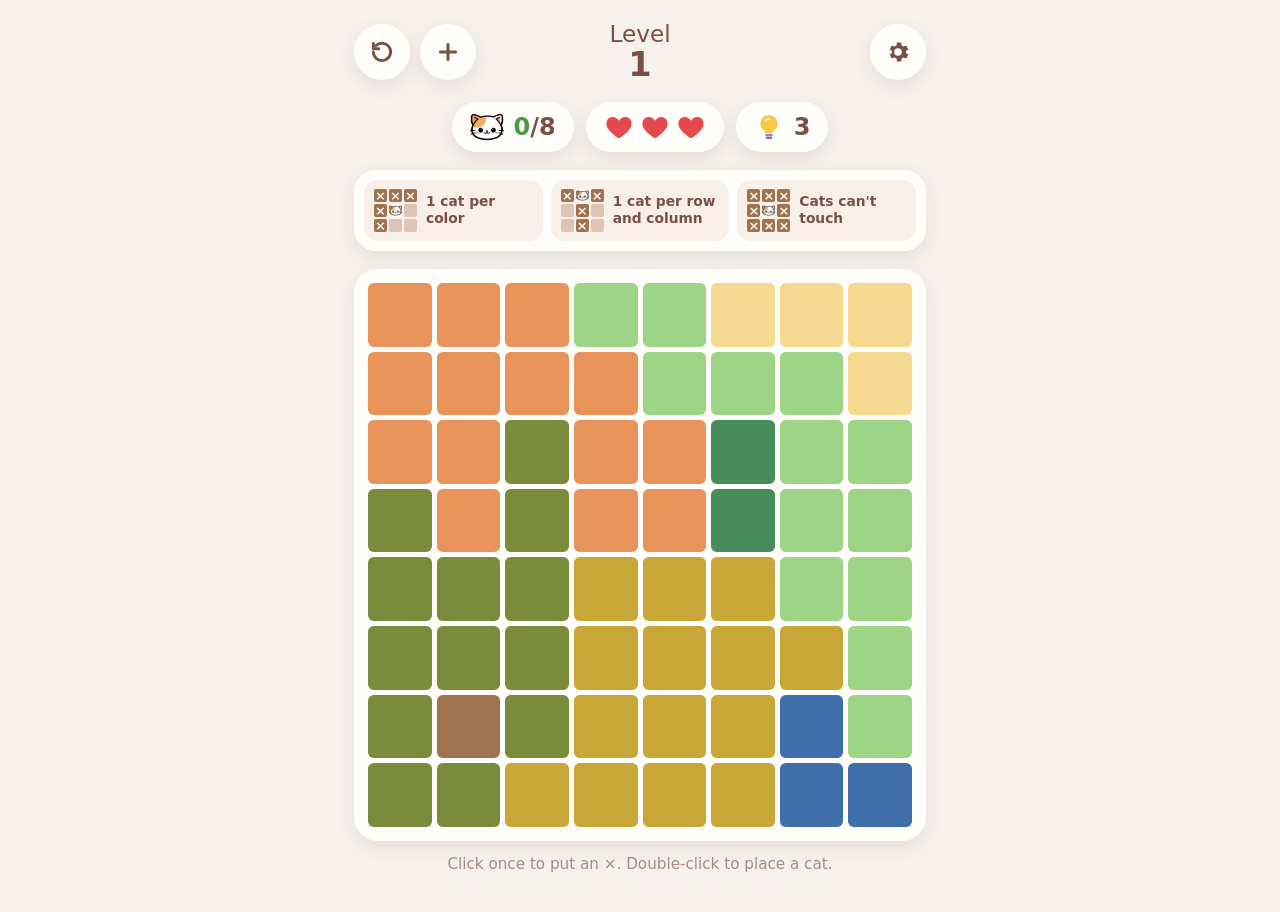
==== kweens/index.html @ 8da667ce "add difficulty popup" ====
<!DOCTYPE html>
<html lang="en">
<head>
<meta charset="UTF-8">
<meta name="viewport" content="width=device-width, initial-scale=1, viewport-fit=cover">
<title>Kweens</title>
<style>
  :root {
    --bg: #f6f1ec;
    --card: #fffdfa;
    --tile: #f7efe8;
    --ink: #7a4f45;
    --ink-soft: #a88a80;
    --good: #4c9a3f;
    --bad: #d8453b;
    --heart: #e5484d;
    --gold: #f0b429;
    --shadow: 0 6px 18px rgba(122, 79, 69, 0.12);
  }

  * { box-sizing: border-box; }

  html, body {
    margin: 0;
    background: var(--bg);
    color: var(--ink);
    font-family: ui-rounded, "SF Pro Rounded", "Nunito", "Varela Round", system-ui, -apple-system, "Segoe UI", sans-serif;
    -webkit-tap-highlight-color: transparent;
  }

  body { min-height: 100dvh; display: flex; justify-content: center; }

  .app {
    width: 100%;
    max-width: 600px;
    padding: 20px 14px 36px;
    display: flex;
    flex-direction: column;
    align-items: center;
    gap: 18px;
  }

  button { font: inherit; color: inherit; }

  :focus-visible { outline: 3px solid var(--ink); outline-offset: 2px; }

  /* ---------- Header ---------- */
  header {
    width: 100%;
    display: grid;
    grid-template-columns: 1fr auto 1fr;
    gap: 8px;
    align-items: center;
  }

  .round {
    width: 56px; height: 56px;
    border-radius: 50%;
    border: 0;
    background: var(--card);
    box-shadow: var(--shadow);
    display: grid; place-items: center;
    cursor: pointer;
  }
  .round svg { width: 26px; height: 26px; }
  .header-left { display: flex; gap: 10px; justify-self: start; }
  #settingsBtn { justify-self: end; }

  .stats { display: flex; justify-content: center; gap: clamp(28px, 10vw, 64px); text-align: center; }
  .stat-label { font-size: clamp(1.1rem, 4.6vw, 1.45rem); font-weight: 500; }
  .stat-value {
    font-size: clamp(1.6rem, 7vw, 2.1rem);
    font-weight: 800;
    line-height: 1.1;
    font-variant-numeric: tabular-nums;
    display: inline-block;
  }
  .bump { animation: bump 0.35s ease; }
  @keyframes bump { 40% { transform: scale(1.18); } }

  /* ---------- Pills ---------- */
  .pills { display: flex; gap: 12px; flex-wrap: wrap; justify-content: center; }
  .pill {
    background: var(--card);
    border-radius: 999px;
    padding: 6px 18px;
    min-height: 50px;
    display: flex; align-items: center; gap: 10px;
    box-shadow: var(--shadow);
  }
  .pill .cat-icon { width: 34px; height: 34px; }
  .count { font-size: 1.5rem; font-weight: 800; font-variant-numeric: tabular-nums; }
  .count .placed { color: var(--good); }
  .hearts { display: flex; gap: 6px; }
  .heart { width: 30px; height: 30px; transition: transform 0.2s, opacity 0.3s; }
  .heart path { fill: var(--heart); transition: fill 0.3s; }
  .heart.lost { opacity: 0.55; }
  .heart.lost path { fill: #dccfc7; }

  /* ---------- Rules ---------- */
  .rules {
    width: 100%;
    background: var(--card);
    border-radius: 22px;
    padding: 10px;
    display: grid;
    grid-template-columns: repeat(3, 1fr);
    gap: 8px;
    box-shadow: var(--shadow);
  }
  .rule {
    background: var(--tile);
    border-radius: 14px;
    padding: 9px 10px;
    display: flex; align-items: center; gap: 9px;
    font-size: 0.86rem;
    font-weight: 600;
    line-height: 1.25;
  }
  .mini { display: grid; grid-template-columns: repeat(3, 13px); gap: 2px; flex: none; }
  .mini span { width: 13px; height: 13px; border-radius: 2px; background: #dcc3b3; display: grid; place-items: center; }
  .mini span.x { background: #a07350; }
  .mini span.x::before { content: "×"; color: #fff8f2; font-size: 13px; line-height: 1; font-weight: 700; }
  .mini span.q { background: #fffaf2; }
  .mini span.q svg { width: 13px; height: 13px; }

  /* ---------- Board ---------- */
  .board-wrap {
    width: 100%;
    background: var(--card);
    border-radius: 24px;
    padding: clamp(8px, 2.4vw, 14px);
    box-shadow: var(--shadow);
  }
  .board {
    display: grid;
    grid-template-columns: repeat(var(--n, 8), 1fr);
    gap: var(--gap, 5px);
    touch-action: none;
    user-select: none;
    -webkit-user-select: none;
  }
  .cell {
    position: relative;
    aspect-ratio: 1;
    border: 0;
    padding: 0;
    border-radius: 9%;
    background: var(--c);
    cursor: pointer;
    display: grid; place-items: center;
    transition: filter 0.15s;
  }
  @media (hover: hover) { .cell:hover { filter: brightness(1.07); } }

  /* One × style everywhere. */
  .cell svg.x {
    width: 84%; height: 84%;
    color: #fffaf3;
    pointer-events: none;
  }
  .cell[data-st="w"] svg.x { color: var(--bad); filter: drop-shadow(0 0 2px #fff) drop-shadow(0 0 1px #fff); }

  .queen {
    position: absolute;
    inset: 5%;
    border-radius: 50%;
    display: grid; place-items: center;
    pointer-events: none;
    filter: drop-shadow(0 2px 1px rgba(0, 0, 0, 0.22));
    animation: pop 0.32s cubic-bezier(.3, 1.6, .5, 1);
  }
  .queen svg { width: 100%; height: 100%; }
  @keyframes pop { from { transform: scale(0.2); opacity: 0; } }

  .cell.shake { animation: shake 0.4s; }
  @keyframes shake {
    20% { transform: translateX(-4px); } 40% { transform: translateX(4px); }
    60% { transform: translateX(-3px); } 80% { transform: translateX(2px); }
  }

  .cell.flash { animation: flash 1.2s ease; }
  @keyframes flash { 30%, 60% { filter: brightness(1.28) saturate(1.1); } }

  .cell.hinted .queen { box-shadow: 0 0 0 3px var(--gold); }

  .cheer .queen { animation: cheer 0.6s ease both; animation-delay: var(--d, 0ms); }
  @keyframes cheer { 40% { transform: translateY(-22%) scale(1.12); } }

  .status {
    min-height: 1.4em;
    margin: -4px 0 0;
    font-size: 0.95rem;
    color: var(--ink-soft);
    text-align: center;
    max-width: 44ch;
  }

  /* ---------- Hint pill ---------- */
  button.pill { border: 0; cursor: pointer; transition: transform 0.1s, opacity 0.2s; }
  button.pill:active { transform: scale(0.95); }
  button.pill:disabled { cursor: not-allowed; opacity: 0.45; }
  .hint-icon { width: 30px; height: 30px; }

  /* ---------- Dialogs ---------- */
  dialog {
    border: 0;
    border-radius: 26px;
    padding: 28px 24px 24px;
    width: min(360px, calc(100% - 40px));
    background: var(--card);
    color: var(--ink);
    text-align: center;
    box-shadow: 0 20px 60px rgba(90, 60, 50, 0.3);
  }
  dialog::backdrop { background: rgba(90, 60, 50, 0.35); }
  dialog h2 { margin: 0 0 6px; font-size: 1.7rem; font-weight: 800; }
  dialog p { margin: 0 0 18px; line-height: 1.45; color: var(--ink-soft); }
  .actions { display: grid; gap: 10px; }
  .help {
    text-align: left;
    background: var(--tile);
    border-radius: 16px;
    padding: 14px 16px;
    margin: 0 0 16px;
  }
  .help h3 { margin: 0 0 8px; font-size: 1.05rem; font-weight: 800; }
  .help dl { margin: 0; display: grid; grid-template-columns: auto 1fr; gap: 6px 12px; line-height: 1.35; }
  .help dt { font-weight: 800; white-space: nowrap; }
  .help dd { margin: 0; color: var(--ink-soft); font-weight: 600; font-size: 0.95rem; }
  .history-row {
    display: flex; align-items: center; justify-content: space-between; gap: 12px;
    text-align: left;
    background: var(--tile); border-radius: 16px; padding: 14px 16px; margin-bottom: 16px;
  }
  .history-row strong { display: block; font-weight: 800; }
  .history-row span { color: var(--ink-soft); font-weight: 600; font-size: 0.95rem; }
  .btn.small { flex: none; padding: 10px 14px; font-size: 0.95rem; background: #efe4dc; color: var(--ink); }
  .btn.small.armed { background: var(--bad); color: #fff; }
  .new-wrap { position: relative; }
  .menu {
    position: absolute;
    top: calc(100% + 8px);
    left: 0;
    z-index: 20;
    width: max-content;
    max-width: calc(100vw - 32px);
    padding: 6px;
    border-radius: 18px;
    background: var(--card);
    box-shadow: 0 12px 32px rgba(90, 60, 50, 0.22);
    display: grid;
    gap: 2px;
    animation: drop 0.14s ease-out;
    transform-origin: top left;
  }
  @keyframes drop { from { opacity: 0; transform: translateY(-4px) scale(0.98); } }
  .menu-item {
    display: grid;
    grid-template-columns: 20px 1fr auto;
    align-items: center;
    gap: 8px;
    width: 100%;
    padding: 11px 12px;
    border: 0;
    border-radius: 12px;
    background: none;
    cursor: pointer;
    text-align: left;
  }
  .menu-item:hover, .menu-item:focus-visible { background: var(--tile); }
  .menu-item strong { font-weight: 800; font-size: 1.05rem; }
  .menu-item span { color: var(--ink-soft); font-weight: 700; font-size: 0.9rem; font-variant-numeric: tabular-nums; white-space: nowrap; }
  .menu-item svg { width: 18px; height: 18px; visibility: hidden; }
  .menu-item[aria-checked="true"] svg { visibility: visible; }
  #newBtn[aria-expanded="true"] { background: var(--ink); color: #fff8f2; }
  .version { margin: 14px 0 0; font-size: 0.85rem; font-weight: 600; color: var(--ink-soft); }
  #settingsDlg { max-height: calc(100dvh - 32px); overflow-y: auto; }
  .btn {
    border: 0;
    border-radius: 999px;
    padding: 14px 22px;
    font-weight: 800;
    font-size: 1.05rem;
    cursor: pointer;
    background: var(--ink);
    color: #fff8f2;
  }
  .btn.secondary { background: #efe4dc; color: var(--ink); }

  .toggle-row {
    display: flex; align-items: center; justify-content: space-between; gap: 16px;
    text-align: left; font-weight: 600;
    background: var(--tile); border-radius: 16px; padding: 14px 16px; margin-bottom: 16px;
  }
  .switch {
    appearance: none; -webkit-appearance: none;
    flex: none;
    width: 50px; height: 30px; border-radius: 999px;
    background: #dccfc7; position: relative; cursor: pointer; transition: background 0.2s; margin: 0;
  }
  .switch::after {
    content: ""; position: absolute; top: 3px; left: 3px;
    width: 24px; height: 24px; border-radius: 50%; background: #fff;
    box-shadow: 0 1px 3px rgba(0, 0, 0, 0.2); transition: transform 0.2s;
  }
  .switch:checked { background: var(--good); }
  .switch:checked::after { transform: translateX(20px); }

  /* ---------- Color test page (#colors) ---------- */
  [hidden] { display: none !important; }
  .lab { width: 100%; max-width: 1100px; padding: 24px 16px 56px; }
  .lab h1 { font-size: 2rem; font-weight: 800; margin: 0 0 4px; }
  .lab h2 { font-size: 1.3rem; font-weight: 800; margin: 36px 0 4px; }
  .lab .note { color: var(--ink-soft); margin: 0 0 14px; max-width: 64ch; line-height: 1.45; font-weight: 600; }
  .lab .back { color: var(--ink); font-weight: 800; }
  .lab-bar { display: flex; flex-wrap: wrap; gap: 10px; align-items: center; margin-top: 16px; }
  .lab-bar label {
    display: flex; align-items: center; gap: 8px;
    background: var(--card); padding: 8px 14px; border-radius: 999px;
    box-shadow: var(--shadow); font-weight: 700;
  }
  .lab-bar select { font: inherit; color: inherit; border: 0; background: var(--tile); border-radius: 8px; padding: 4px 6px; }
  .lab-bar input[type="range"] { accent-color: var(--ink); }
  .lab-bar output { min-width: 2ch; font-variant-numeric: tabular-nums; }
  .lab .btn { padding: 10px 18px; font-size: 0.95rem; }
  .lab .cell { cursor: default; }
  .swatches { display: grid; grid-template-columns: repeat(auto-fill, minmax(170px, 1fr)); gap: 12px; }
  .swatch { background: var(--card); border-radius: 16px; padding: 12px; box-shadow: var(--shadow); }
  .swatch .tiles { display: grid; grid-template-columns: repeat(4, 1fr); gap: 3px; margin-bottom: 10px; }
  .swatch .meta { display: flex; align-items: center; justify-content: space-between; gap: 8px; font-weight: 800; }
  .swatch .hex { display: block; color: var(--ink-soft); font-size: 0.85rem; font-weight: 700; }
  .swatch input[type="color"] { width: 36px; height: 30px; border: 0; padding: 0; background: none; cursor: pointer; flex: none; }
  .matrix-wrap { overflow-x: auto; background: var(--card); border-radius: 16px; padding: 12px; box-shadow: var(--shadow); }
  .matrix { border-collapse: separate; border-spacing: 3px; }
  .matrix th { font-size: 0.78rem; font-weight: 700; color: var(--ink-soft); white-space: nowrap; }
  .matrix tbody th { text-align: right; padding-right: 6px; }
  .matrix .dot { display: inline-block; width: 18px; height: 18px; border-radius: 9%; background: var(--c); vertical-align: middle; }
  .matrix tbody th .dot { margin-left: 6px; }
  .pair { display: flex; flex-direction: column; align-items: center; gap: 2px; padding: 3px; border-radius: 8px; }
  .two { display: flex; gap: 3px; }
  .two span { width: 18px; height: 18px; border-radius: 9%; background: var(--c); }
  .pair small { font-size: 0.7rem; color: var(--ink-soft); font-weight: 700; font-variant-numeric: tabular-nums; }
  .pair.warn { background: #fde3df; }
  .pair.warn small { color: var(--bad); font-weight: 800; }
  .closest { display: grid; grid-template-columns: repeat(auto-fill, minmax(240px, 1fr)); gap: 10px; }
  .close-card { background: var(--card); border-radius: 14px; padding: 10px 12px; display: flex; align-items: center; gap: 12px; box-shadow: var(--shadow); font-weight: 700; }
  .close-card .two span { width: 36px; height: 36px; }
  .close-card small { display: block; color: var(--ink-soft); font-variant-numeric: tabular-nums; }
  .close-card.warn small { color: var(--bad); font-weight: 800; }

  @media (max-width: 460px) {
    .rules { gap: 6px; padding: 8px; }
    .rule { flex-direction: column; text-align: center; font-size: 0.74rem; padding: 8px 6px; gap: 6px; }
    .pills { gap: 8px; }
    .board { gap: var(--gap-sm, 3px); }
    .round { width: 48px; height: 48px; }
    .round svg { width: 22px; height: 22px; }
    .header-left { gap: 8px; }
    .stats { gap: 20px; }
    .stat-value { font-size: 1.55rem; }
    .pill { padding: 5px 13px; min-height: 46px; gap: 8px; }
    .hint-icon { width: 26px; height: 26px; }
    .heart { width: 26px; height: 26px; }
    .pill .cat-icon { width: 30px; height: 30px; }
  }

  @media (prefers-reduced-motion: reduce) {
    *, *::before, *::after { animation: none !important; transition: none !important; }
  }
</style>
</head>
<body>
<main class="app">
  <header>
    <div class="header-left">
      <button class="round" id="restartBtn" aria-label="Restart this board" title="Restart this board">
        <svg viewBox="0 0 24 24" fill="none" stroke="currentColor" stroke-width="2.6" stroke-linecap="round" stroke-linejoin="round"><path d="M4 12a8 8 0 1 0 2.3-5.7"/><path d="M4 4v5h5"/></svg>
      </button>
      <div class="new-wrap">
        <button class="round" id="newBtn" aria-label="New board" title="New board" aria-haspopup="menu" aria-expanded="false" aria-controls="newMenu">
          <svg viewBox="0 0 24 24" fill="none" stroke="currentColor" stroke-width="2.8" stroke-linecap="round"><path d="M12 5v14M5 12h14"/></svg>
        </button>
        <div class="menu" id="newMenu" role="menu" aria-label="New board difficulty" hidden>
          <button class="menu-item" role="menuitemradio" data-d="easy"><svg viewBox="0 0 24 24" fill="none" stroke="currentColor" stroke-width="3" stroke-linecap="round" stroke-linejoin="round" aria-hidden="true"><path d="M5 12.5l4.5 4.5L19 7.5"/></svg><strong>Easy</strong><span>8×8 to 10×10</span></button>
          <button class="menu-item" role="menuitemradio" data-d="medium"><svg viewBox="0 0 24 24" fill="none" stroke="currentColor" stroke-width="3" stroke-linecap="round" stroke-linejoin="round" aria-hidden="true"><path d="M5 12.5l4.5 4.5L19 7.5"/></svg><strong>Medium</strong><span>11×11 to 13×13</span></button>
          <button class="menu-item" role="menuitemradio" data-d="hard"><svg viewBox="0 0 24 24" fill="none" stroke="currentColor" stroke-width="3" stroke-linecap="round" stroke-linejoin="round" aria-hidden="true"><path d="M5 12.5l4.5 4.5L19 7.5"/></svg><strong>Hard</strong><span>14×14 to 16×16</span></button>
        </div>
      </div>
    </div>
    <div class="stats">
      <div class="stat"><div class="stat-label">Level</div><div class="stat-value" id="level">1</div></div>
    </div>
    <button class="round" id="settingsBtn" aria-label="Settings" title="Settings">
      <svg viewBox="0 0 24 24" fill="currentColor"><path d="M19.4 13a7.7 7.7 0 0 0 0-2l2.1-1.6-2-3.5-2.5 1a7.4 7.4 0 0 0-1.7-1L15 3.3h-4l-.4 2.6a7.4 7.4 0 0 0-1.7 1l-2.5-1-2 3.5L6.5 11a7.7 7.7 0 0 0 0 2l-2.1 1.6 2 3.5 2.5-1a7.4 7.4 0 0 0 1.7 1l.4 2.6h4l.4-2.6a7.4 7.4 0 0 0 1.7-1l2.5 1 2-3.5L19.4 13zM12 15.5a3.5 3.5 0 1 1 0-7 3.5 3.5 0 0 1 0 7z"/></svg>
    </button>
  </header>

  <div class="pills">
    <div class="pill" aria-label="Cats placed">
      <svg class="cat-icon" viewBox="0 0 64 64" aria-hidden="true"><use href="#cat"/></svg>
      <span class="count"><span class="placed" id="placed">0</span>/<span id="total">8</span></span>
    </div>
    <div class="pill" id="livesPill" role="img" aria-label="3 of 3 lives left">
      <div class="hearts" id="hearts"></div>
    </div>
    <button class="pill" id="hintBtn" aria-label="Use a hint" title="Use a hint">
      <svg class="hint-icon" viewBox="0 0 24 24" aria-hidden="true"><path d="M12 2.5a6.8 6.8 0 0 0-4 12.3c.6.5 1 1.2 1 2V17h6v-.2c0-.8.4-1.5 1-2A6.8 6.8 0 0 0 12 2.5z" fill="#f7c948"/><path d="M9.5 6.8a3.6 3.6 0 0 1 2.5-1" stroke="#fff6d5" stroke-width="1.5" stroke-linecap="round" fill="none"/><rect x="9" y="17.6" width="6" height="1.8" rx=".9" fill="#9b7fd6"/><rect x="9.4" y="19.8" width="5.2" height="1.8" rx=".9" fill="#8367c7"/></svg>
      <span class="count" id="hintBadge">3</span>
    </button>
  </div>

  <section class="rules" aria-label="Rules">
    <div class="rule"><div class="mini" data-pattern="xxxxqexee"></div><span>1 cat per color</span></div>
    <div class="rule"><div class="mini" data-pattern="xqxexeexe"></div><span>1 cat per row and column</span></div>
    <div class="rule"><div class="mini" data-pattern="xxxxqxxxx"></div><span>Cats can't touch</span></div>
  </section>

  <div class="board-wrap">
    <div class="board" id="board" role="grid"></div>
  </div>
  <p class="status" id="status" aria-live="polite"></p>

</main>

<!-- Color test page: open kweens.html#colors -->
<section class="lab" id="colorLab" hidden>
  <a class="back" href="#">← Back to the game</a>
  <h1>Color test</h1>
  <p class="note">Every board color, and every pair of colors side by side. Edits here are only a preview; copy the palette code into the game to keep them.</p>
  <div class="lab-bar">
    <label>Vision
      <select id="labVision">
        <option value="normal">Normal</option>
        <option value="protanopia">Protanopia (red-blind)</option>
        <option value="deuteranopia">Deuteranopia (green-blind)</option>
        <option value="tritanopia">Tritanopia (blue-blind)</option>
        <option value="grayscale">Grayscale</option>
      </select>
    </label>
    <label>Flag pairs closer than <input type="range" id="labThreshold" min="5" max="45" value="25"> <output id="labThresholdOut">25</output></label>
    <button class="btn" id="labCopy">Copy palette code</button>
    <button class="btn secondary" id="labReset">Reset colors</button>
  </div>

  <h2>Colors</h2>
  <p class="note">Each color empty, with an ×, with a cat, and with a wrong-square ×. Use the picker to try a new shade.</p>
  <div class="swatches" id="labSwatches"></div>

  <h2>Closest pairs</h2>
  <p class="note" id="labSummary"></p>
  <div class="closest" id="labClosest"></div>

  <h2>Every pair</h2>
  <p class="note">The number is how different two colors look (color difference, ΔE). Higher is easier to tell apart.</p>
  <div class="matrix-wrap"><table class="matrix" id="labMatrix"></table></div>
</section>

<!-- Dialogs -->
<dialog id="winDlg">
  <h2 id="winTitle">Level cleared</h2>
  <p id="winText">Every cat found.</p>
  <div class="actions"><button class="btn" id="nextBtn">Next level</button></div>
</dialog>

<dialog id="loseDlg">
  <h2>Out of lives</h2>
  <p>Each cat placed on a wrong square costs a life. Take another life to keep going, or start over.</p>
  <div class="actions">
    <button class="btn" id="extraLifeBtn">Get another life</button>
    <button class="btn secondary" id="retryBtn">Retry board</button>
    <button class="btn secondary" id="loseNewBtn">New board</button>
  </div>
</dialog>

<dialog id="settingsDlg">
  <h2>Settings</h2>
  <section class="help" aria-labelledby="helpTitle">
    <h3 id="helpTitle">How to play</h3>
    <dl>
      <dt><span class="tap-word">Click</span> once</dt><dd>Put an × on a square. Do it again to remove it.</dd>
      <dt><span class="dtap-word">Double-click</span></dt><dd>Place a cat. Wrong squares cost a life.</dd>
      <dt>Drag</dt><dd>Put an × on several squares.</dd>
      <dt>Hint</dt><dd>Places a correct cat. 3 per board.</dd>
    </dl>
  </section>
  <label class="toggle-row">
    <span>Cross out blocked squares automatically</span>
    <input type="checkbox" class="switch" id="autoMark" checked>
  </label>
  <div class="history-row">
    <div><strong>Your progress</strong><span id="progressText"></span></div>
    <button class="btn small" id="clearBtn">Clear history</button>
  </div>
  <div class="actions">
    <button class="btn" id="closeSettings">Done</button>
  </div>
  <p class="version" id="versionText"></p>
</dialog>

<svg width="0" height="0" style="position:absolute" aria-hidden="true">
  <defs>
    <symbol id="cat" viewBox="0 0 64 64">
      <image width="64" height="64" href="[data-uri]"/>
    </symbol>
  </defs>
</svg>

<script id="gen-src">
// =====================================================================
//  Puzzle generation (also runs inside a Web Worker, see makeBoard)
// =====================================================================
// GEN START
const DIRS4 = [[1, 0], [-1, 0], [0, 1], [0, -1]];
const DIRS8 = [[1, 0], [-1, 0], [0, 1], [0, -1], [1, 1], [1, -1], [-1, 1], [-1, -1]];

const rand = n => Math.floor(Math.random() * n);
function shuffle(a) {
  for (let i = a.length - 1; i > 0; i--) { const j = rand(i + 1); [a[i], a[j]] = [a[j], a[i]]; }
  return a;
}
const range = n => [...Array(n).keys()];
const grid = (n, v) => Array.from({ length: n }, () => new Array(n).fill(v));

// A random valid queen layout: one per row & column, none touching.
function randomQueens(n) {
  const cols = new Array(n).fill(-1), used = new Array(n).fill(false);
  (function place(r) {
    if (r === n) return true;
    for (const c of shuffle(range(n))) {
      if (used[c] || (r > 0 && Math.abs(cols[r - 1] - c) <= 1)) continue;
      cols[r] = c; used[c] = true;
      if (place(r + 1)) return true;
      used[c] = false;
    }
    return false;
  })(0);
  return cols;
}

// Every board gets a staircase of small colors: one color with exactly 1
// square, one with 2, one with 3. All other colors end up bigger than these.
const STAIRCASE = [1, 2, 3];

// Grow n colored regions outward from each queen until the board is full.
// Region g is seeded at (g, sol[g]), so region g's queen is always in row g.
// The staircase regions are grown to their exact size first and then frozen.
function growRegions(n, sol) {
  const reg = grid(n, -1);
  const cells = [];
  for (let r = 0; r < n; r++) { reg[r][sol[r]] = r; cells.push([[r, sol[r]]]); }
  const fixed = new Array(n).fill(false);
  const picks = shuffle(range(n)).slice(0, STAIRCASE.length);
  for (let i = 0; i < picks.length; i++) {
    const g = picks[i];
    fixed[g] = true;
    while (cells[g].length < STAIRCASE[i]) {
      const frontier = [];
      for (const [r, c] of cells[g]) for (const [dr, dc] of DIRS4) {
        const rr = r + dr, cc = c + dc;
        if (rr >= 0 && rr < n && cc >= 0 && cc < n && reg[rr][cc] === -1) frontier.push([rr, cc]);
      }
      if (!frontier.length) return null;
      const [rr, cc] = frontier[rand(frontier.length)];
      reg[rr][cc] = g; cells[g].push([rr, cc]);
    }
  }
  const weight = range(n).map(() => 0.2 + Math.random() ** 2 * 2.5); // varied region sizes
  const active = new Set(range(n).filter(g => !fixed[g]));
  let remaining = 0;
  for (const row of reg) for (const g of row) if (g === -1) remaining++;
  while (remaining > 0) {
    if (!active.size) return null; // a pocket got walled off; start over
    let total = 0;
    for (const g of active) total += weight[g];
    let x = Math.random() * total, g = -1;
    for (const k of active) { x -= weight[k]; if (x <= 0) { g = k; break; } }
    if (g === -1) g = [...active].pop();
    const frontier = [];
    for (const [r, c] of cells[g]) {
      for (const [dr, dc] of DIRS4) {
        const rr = r + dr, cc = c + dc;
        if (rr >= 0 && rr < n && cc >= 0 && cc < n && reg[rr][cc] === -1) frontier.push([rr, cc]);
      }
    }
    if (!frontier.length) { active.delete(g); continue; }
    const [rr, cc] = frontier[rand(frontier.length)];
    reg[rr][cc] = g; cells[g].push([rr, cc]); remaining--;
  }
  return { reg, fixed };
}

// Find up to `limit` solutions. Always branches on the most constrained
// row / column / region, which keeps it fast even on 16x16 boards.
// Returns null if the search runs past its step budget.
function solve(n, reg, limit = 2, budget = 60000) {
  let steps = 0;
  const rowU = new Uint8Array(n), colU = new Uint8Array(n), regU = new Uint8Array(n);
  const adj = new Uint8Array(n * n);
  const cur = new Array(n).fill(-1);
  const out = [];
  const avail = (r, c) => !rowU[r] && !colU[c] && !regU[reg[r][c]] && !adj[r * n + c];
  const toggle = (r, c, on) => {
    const d = on ? 1 : -1, v = on ? 1 : 0;
    rowU[r] = v; colU[c] = v; regU[reg[r][c]] = v;
    for (const [dr, dc] of DIRS8) {
      const rr = r + dr, cc = c + dc;
      if (rr >= 0 && rr < n && cc >= 0 && cc < n) adj[rr * n + cc] += d;
    }
  };
  (function rec(depth) {
    if (++steps > budget) return;
    if (depth === n) { out.push(cur.slice()); return; }
    const rc = new Int16Array(n), cc = new Int16Array(n), gc = new Int16Array(n);
    for (let r = 0; r < n; r++) for (let c = 0; c < n; c++) {
      if (avail(r, c)) { rc[r]++; cc[c]++; gc[reg[r][c]]++; }
    }
    let best = Infinity, type = 0, idx = 0;
    for (let i = 0; i < n; i++) {
      if (!rowU[i] && rc[i] < best) { best = rc[i]; type = 0; idx = i; }
      if (!colU[i] && cc[i] < best) { best = cc[i]; type = 1; idx = i; }
      if (!regU[i] && gc[i] < best) { best = gc[i]; type = 2; idx = i; }
    }
    if (best === 0) return;
    const cand = [];
    if (type === 0) { for (let c = 0; c < n; c++) if (avail(idx, c)) cand.push([idx, c]); }
    else if (type === 1) { for (let r = 0; r < n; r++) if (avail(r, idx)) cand.push([r, idx]); }
    else { for (let r = 0; r < n; r++) for (let c = 0; c < n; c++) if (reg[r][c] === idx && avail(r, c)) cand.push([r, c]); }
    for (const [r, c] of cand) {
      toggle(r, c, true); cur[r] = c;
      rec(depth + 1);
      toggle(r, c, false); cur[r] = -1;
      if (out.length >= limit || steps > budget) return;
    }
  })(0);
  return steps > budget ? null : out;
}

function regionConnected(n, reg, g, sol) {
  let total = 0;
  for (let r = 0; r < n; r++) for (let c = 0; c < n; c++) if (reg[r][c] === g) total++;
  const seen = new Set([g * n + sol[g]]);
  const stack = [[g, sol[g]]];
  while (stack.length) {
    const [r, c] = stack.pop();
    for (const [dr, dc] of DIRS4) {
      const rr = r + dr, cc = c + dc, k = rr * n + cc;
      if (rr >= 0 && rr < n && cc >= 0 && cc < n && reg[rr][cc] === g && !seen.has(k)) { seen.add(k); stack.push([rr, cc]); }
    }
  }
  return seen.size === total;
}

// Break an unwanted alternate solution: take one of its queen squares and hand
// it (plus a path to the region's edge, and any piece that gets cut off) to a
// neighboring region. That region now holds two of its queens, so it dies,
// while the intended solution is untouched.
function repair(n, reg, sol, alt, fixed) {
  const rows = shuffle(range(n).filter(r => alt[r] !== sol[r]));
  for (const r of rows) {
    const c = alt[r], g = reg[r][c], seed = g * n + sol[g];
    if (fixed[g]) continue;
    const prev = new Map([[r * n + c, -1]]), q = [r * n + c];
    let end = -1, target = -1;
    for (let qi = 0; qi < q.length && end < 0; qi++) {
      const k = q[qi], kr = (k / n) | 0, kc = k % n;
      for (const [dr, dc] of shuffle(DIRS4.slice())) {
        const rr = kr + dr, cc = kc + dc, kk = rr * n + cc;
        if (rr < 0 || rr >= n || cc < 0 || cc >= n) continue;
        if (reg[rr][cc] !== g) {
          if (fixed[reg[rr][cc]]) continue;
          end = k; target = reg[rr][cc]; break;
        }
        if (kk !== seed && !prev.has(kk)) { prev.set(kk, k); q.push(kk); }
      }
    }
    if (end < 0) continue;
    for (let k = end; k !== -1; k = prev.get(k)) reg[(k / n) | 0][k % n] = target;
    const keep = new Set([seed]), stack = [seed];
    while (stack.length) {
      const k = stack.pop(), kr = (k / n) | 0, kc = k % n;
      for (const [dr, dc] of DIRS4) {
        const rr = kr + dr, cc = kc + dc, kk = rr * n + cc;
        if (rr >= 0 && rr < n && cc >= 0 && cc < n && reg[rr][cc] === g && !keep.has(kk)) { keep.add(kk); stack.push(kk); }
      }
    }
    for (let rr = 0; rr < n; rr++) for (let cc = 0; cc < n; cc++) {
      if (reg[rr][cc] === g && !keep.has(rr * n + cc)) reg[rr][cc] = target;
    }
    return true;
  }
  return false;
}

// Even out region sizes: shift border squares from big regions to smaller
// neighbors, keeping a change only if the board still has exactly one solution.
function rebalance(n, reg, sol, tries, fixed) {
  const minFree = Math.max(...STAIRCASE) + 1;
  for (let t = 0; t < tries; t++) {
    const size = new Array(n).fill(0);
    for (const row of reg) for (const g of row) size[g]++;
    let best = null, bestGain = 1;
    for (let s = 0; s < 40; s++) {
      const r = rand(n), c = rand(n), a = reg[r][c];
      if (sol[r] === c || fixed[a]) continue;
      const [dr, dc] = DIRS4[rand(4)], rr = r + dr, cc = c + dc;
      if (rr < 0 || rr >= n || cc < 0 || cc >= n) continue;
      const b = reg[rr][cc];
      if (b === a || fixed[b] || size[a] <= minFree) continue;
      // Colors smaller than the staircase get top priority.
      const gain = size[a] - size[b] + (size[b] < minFree ? 1000 : 0);
      if (gain > bestGain) { bestGain = gain; best = [r, c, a, b]; }
    }
    if (!best) continue;
    const [r, c, a, b] = best;
    reg[r][c] = b;
    if (!regionConnected(n, reg, a, sol) || solve(n, reg, 2)?.length !== 1) reg[r][c] = a;
  }
}

// Build a board with exactly one solution and the 1-2-3 staircase.
function generate(n) {
  const minFree = Math.max(...STAIRCASE) + 1;
  for (let attempt = 0; attempt < 40; attempt++) {
    const sol = randomQueens(n);
    const grown = growRegions(n, sol);
    if (!grown) continue;
    const { reg, fixed } = grown;
    for (let it = 0; it < 300; it++) {
      const sols = solve(n, reg, 2);
      if (!sols) break;
      if (sols.length === 1) {
        rebalance(n, reg, sol, 15 * n, fixed);
        const size = new Array(n).fill(0);
        for (const row of reg) for (const g of row) size[g]++;
        // Only accept boards where the staircase sizes are unique to the staircase.
        if (size.every((sz, g) => fixed[g] || sz >= minFree)) return { regions: reg, solution: sol };
        break;
      }
      const alt = sols.find(s => s.some((c, r) => c !== sol[r]));
      if (!alt || !repair(n, reg, sol, alt, fixed)) break;
    }
  }
  return null;
}
// GEN END
</script>

<script>
// =====================================================================
//  Game
// =====================================================================
const PALETTE = [
  ["#8a7bd4", "purple"], ["#a07350", "brown"], ["#c8a637", "mustard"], ["#f5d990", "butter yellow"],
  ["#eaa0e0", "orchid"], ["#9dd486", "mint"], ["#488c5c", "forest green"], ["#c67592", "rose"],
  ["#6fa8dc", "sky blue"], ["#e8935a", "tangerine"], ["#5bb5a8", "teal"], ["#b5ada1", "stone"],
  ["#d9695f", "brick red"], ["#bcd6ef", "powder blue"], ["#7a8b3c", "olive"], ["#3f6fa8", "navy"],
];
// Bump this whenever you ship a change.
const VERSION = "1.1.0";
const DIFFICULTY = {
  easy:   { label: "Easy",   min: 8,  max: 10 },
  medium: { label: "Medium", min: 11, max: 13 },
  hard:   { label: "Hard",   min: 14, max: 16 },
};
const DEFAULT_DIFFICULTY = "easy";
const MAX_LIVES = 3, MAX_HINTS = 3;
const TOUCH = matchMedia("(hover: none)").matches;
const TAP = TOUCH ? "Tap" : "Click", DTAP = TOUCH ? "Double-tap" : "Double-click";
const DEFAULT_MSG = `${TAP} once to put an ×. ${DTAP} to place a cat.`;
const DOUBLE_MS = 400;
const reducedMotion = matchMedia("(prefers-reduced-motion: reduce)").matches;

const S = {
  level: 1,
  n: 8, reg: null, sol: null, colors: null,
  queen: null, mark: null,          // mark: 0 none, 1 crossed out by you, 2 wrong guess
  lives: MAX_LIVES, hints: MAX_HINTS, placed: 0, over: false,
  autoMark: true, difficulty: DEFAULT_DIFFICULTY,
};
let cells = [];

const $ = id => document.getElementById(id);
const boardEl = $("board");

const X_SVG = '<svg class="x" viewBox="0 0 24 24" fill="none" stroke="currentColor" stroke-width="2.6" stroke-linecap="round"><path d="M4.5 4.5l15 15M19.5 4.5l-15 15"/></svg>';
const QUEEN_HTML = '<span class="queen"><svg viewBox="0 0 64 64"><use href="#cat"/></svg></span>';
const HEART_SVG = '<svg class="heart" viewBox="0 0 24 24" aria-hidden="true"><path d="M12 21s-7.6-4.6-9.6-9.3C.9 8 3.2 4 7 4c2.1 0 3.8 1.2 5 3 1.2-1.8 2.9-3 5-3 3.8 0 6.1 4 4.6 7.7C19.6 16.4 12 21 12 21z"/></svg>';
const MINI_CAT = '<svg viewBox="0 0 64 64"><use href="#cat"/></svg>';

// ---------- Saved progress ----------
// Your level, difficulty and the auto-× setting are kept in localStorage. If storage is blocked, the game still works; it
// just won't remember anything between visits.
const STORE_KEY = "kweens-progress";
const OLD_STORE_KEY = "queens-cats-progress"; // from before the rename
const store = {
  load() {
    try { return JSON.parse(localStorage.getItem(STORE_KEY) || localStorage.getItem(OLD_STORE_KEY)) || {}; }
    catch (e) { return {}; }
  },
  save(data) { try { localStorage.setItem(STORE_KEY, JSON.stringify(data)); } catch (e) {} },
};
function saveProgress(level = S.level) {
  store.save({ level, difficulty: S.difficulty, autoMark: S.autoMark });
}
function loadProgress() {
  const saved = store.load();
  S.level = Number.isInteger(saved.level) && saved.level > 0 ? saved.level : 1;
  if (typeof saved.autoMark === "boolean") S.autoMark = saved.autoMark;
  if (DIFFICULTY[saved.difficulty]) S.difficulty = saved.difficulty;
  $("autoMark").checked = S.autoMark;
}

// ---------- Board lifecycle ----------
// Big boards can take a moment to generate, so it happens in a background
// worker, and the next board is always being prepared while you play.
let worker = null, jobId = 0;
const pending = new Map();

function generateHere(n) {
  let p = null;
  while (!p) p = generate(n);
  return p;
}

try {
  const src = document.getElementById("gen-src").textContent +
    "\nself.onmessage = e => { let p = null; while (!p) p = generate(e.data.n); self.postMessage({ id: e.data.id, puzzle: p }); };";
  worker = new Worker(URL.createObjectURL(new Blob([src], { type: "text/javascript" })));
  worker.onmessage = e => {
    const job = pending.get(e.data.id);
    if (job) { pending.delete(e.data.id); job.resolve({ n: job.n, ...e.data.puzzle }); }
  };
  worker.onerror = () => {
    // Workers unavailable: finish any queued jobs on the main thread.
    worker = null;
    for (const [id, job] of pending) { pending.delete(id); job.resolve({ n: job.n, ...generateHere(job.n) }); }
  };
} catch (err) {
  worker = null;
}

function makeBoard(n) {
  return new Promise(resolve => {
    if (!worker) { setTimeout(() => resolve({ n, ...generateHere(n) }), 30); return; }
    const id = ++jobId;
    pending.set(id, { n, resolve });
    worker.postMessage({ id, n });
  });
}

// One board per difficulty is kept ready, so switching is instant too.
const ready = {};
function prefetch(d) {
  if (!ready[d]) {
    const { min, max } = DIFFICULTY[d];
    ready[d] = makeBoard(min + rand(max - min + 1));
  }
}

let busy = false, queued = null;

async function startNewBoard(d = S.difficulty) {
  if (busy) { queued = d; return; }
  busy = true;
  S.difficulty = d;
  boardEl.classList.remove("cheer");
  boardEl.setAttribute("aria-busy", "true");
  boardEl.style.opacity = "0.35";
  setStatus("Building a new board…");
  prefetch(d);
  const puzzle = await ready[d];
  ready[d] = null;
  prefetch(d); // the current difficulty goes to the front of the queue
  for (const other of Object.keys(DIFFICULTY)) prefetch(other);
  S.n = puzzle.n;
  S.reg = puzzle.regions;
  S.sol = puzzle.solution;
  S.colors = shuffle(PALETTE.slice()).slice(0, S.n);
  boardEl.style.opacity = "";
  boardEl.removeAttribute("aria-busy");
  busy = false;
  resetBoard();
  if (queued) { const next = queued; queued = null; startNewBoard(next); }
}

function resetBoard() {
  S.queen = grid(S.n, false);
  S.mark = grid(S.n, 0);
  S.lives = MAX_LIVES;
  S.hints = MAX_HINTS;
  S.placed = 0;
  S.over = false;
  buildBoard();
  renderAll();
  setStatus(DEFAULT_MSG);
}

function buildBoard() {
  const n = S.n;
  boardEl.innerHTML = "";
  boardEl.style.setProperty("--n", n);
  boardEl.style.setProperty("--gap", n <= 9 ? "5px" : n <= 12 ? "4px" : "3px");
  boardEl.style.setProperty("--gap-sm", n <= 9 ? "3px" : n <= 12 ? "2.5px" : "2px");
  boardEl.setAttribute("aria-label", `${n} by ${n} board`);
  cells = grid(n, null);
  const frag = document.createDocumentFragment();
  for (let r = 0; r < n; r++) {
    for (let c = 0; c < n; c++) {
      const [hex] = S.colors[S.reg[r][c]];
      const b = document.createElement("button");
      b.className = "cell";
      b.dataset.r = r; b.dataset.c = c; b.dataset.st = "";
      b.tabIndex = -1;
      b.style.setProperty("--c", hex);
      cells[r][c] = b;
      frag.appendChild(b);
    }
  }
  boardEl.appendChild(frag);
}

// ---------- Rendering ----------
function computeBlocked() {
  const n = S.n, b = grid(n, false);
  for (let r = 0; r < n; r++) for (let c = 0; c < n; c++) {
    if (!S.queen[r][c]) continue;
    const g = S.reg[r][c];
    for (let k = 0; k < n; k++) { b[r][k] = true; b[k][c] = true; }
    for (let rr = 0; rr < n; rr++) for (let cc = 0; cc < n; cc++) if (S.reg[rr][cc] === g) b[rr][cc] = true;
    for (const [dr, dc] of DIRS8) {
      const rr = r + dr, cc = c + dc;
      if (rr >= 0 && rr < n && cc >= 0 && cc < n) b[rr][cc] = true;
    }
  }
  return b;
}

function renderCell(r, c) {
  const el = cells[r][c];
  const st = S.queen[r][c] ? "q"
    : S.mark[r][c] === 2 ? "w"
    : S.mark[r][c] === 1 ? "x" : "";
  if (el.dataset.st !== st) {
    el.dataset.st = st;
    el.innerHTML = st === "q" ? QUEEN_HTML : st ? X_SVG : "";
  }
  const state = { q: ", cat", w: ", no cat here", x: ", crossed out", "": "" }[st];
  el.setAttribute("aria-label", `Row ${r + 1}, column ${c + 1}, ${S.colors[S.reg[r][c]][1]}${state}`);
}

function renderAll() {
  for (let r = 0; r < S.n; r++) for (let c = 0; c < S.n; c++) renderCell(r, c);
  renderHud();
}

function renderHud() {
  $("level").textContent = S.level;
  $("placed").textContent = S.placed;
  $("total").textContent = S.n;
  const hearts = $("hearts");
  if (hearts.children.length !== MAX_LIVES) hearts.innerHTML = HEART_SVG.repeat(MAX_LIVES);
  [...hearts.children].forEach((h, i) => h.classList.toggle("lost", i >= S.lives));
  $("livesPill").setAttribute("aria-label", `${S.lives} of ${MAX_LIVES} lives left`);
  $("hintBadge").textContent = S.hints;
  $("hintBtn").disabled = S.hints === 0 || S.over;
  $("hintBtn").setAttribute("aria-label", `Use a hint, ${S.hints} left`);
}

function bump(el) {
  el.classList.remove("bump");
  void el.offsetWidth;
  el.classList.add("bump");
}

function replayClass(el, cls) {
  el.classList.remove(cls);
  void el.offsetWidth;
  el.classList.add(cls);
}

function setStatus(msg) { $("status").textContent = msg; }

// ---------- Moves ----------
// When the setting is on, every square a new cat rules out gets a regular ×,
// exactly as if you'd put it there yourself. Turning the setting off leaves
// existing ×s alone.
function autoCross() {
  if (!S.autoMark) return;
  const blocked = computeBlocked();
  for (let r = 0; r < S.n; r++) for (let c = 0; c < S.n; c++) {
    if (blocked[r][c] && !S.queen[r][c] && S.mark[r][c] === 0) S.mark[r][c] = 1;
  }
}

function placeQueen(r, c) {
  if (busy || S.over || S.queen[r][c] || S.mark[r][c] === 2) return;
  if (S.sol[r] === c) {
    S.queen[r][c] = true;
    S.mark[r][c] = 0;
    S.placed++;
    autoCross();
    renderAll();
    if (S.placed === S.n) return win();
    setStatus(`Cat placed. ${S.n - S.placed} to go.`);
  } else {
    S.lives--;
    S.mark[r][c] = 2;
    renderAll();
    replayClass(cells[r][c], "shake");
    const lostHeart = $("hearts").children[S.lives];
    if (lostHeart) replayClass(lostHeart, "bump");
    if (S.lives <= 0) return lose();
    setStatus(`No cat goes there. ${S.lives} ${S.lives === 1 ? "life" : "lives"} left.`);
  }
}

function setMark(r, c, value) {
  if (busy || S.over || S.queen[r][c] || S.mark[r][c] === 2 || S.mark[r][c] === value) return;
  S.mark[r][c] = value;
  renderCell(r, c);
}

function toggleMark(r, c) {
  setMark(r, c, S.mark[r][c] === 1 ? 0 : 1);
}

function useHint() {
  if (busy || S.over || S.hints <= 0) return;
  // Reveal the cat of the color region with the fewest open squares left.
  const blocked = computeBlocked();
  let best = -1, bestCount = Infinity;
  for (let g = 0; g < S.n; g++) {
    if (S.queen[g][S.sol[g]]) continue;
    let count = 0;
    for (let r = 0; r < S.n; r++) for (let c = 0; c < S.n; c++) {
      if (S.reg[r][c] === g && !blocked[r][c] && S.mark[r][c] !== 2) count++;
    }
    if (count < bestCount) { bestCount = count; best = g; }
  }
  if (best < 0) return;
  const r = best, c = S.sol[best];
  S.hints--;
  S.queen[r][c] = true;
  S.mark[r][c] = 0;
  S.placed++;
  autoCross();
  renderAll();
  for (let rr = 0; rr < S.n; rr++) for (let cc = 0; cc < S.n; cc++) {
    if (S.reg[rr][cc] === best) replayClass(cells[rr][cc], "flash");
  }
  cells[r][c].classList.add("hinted");
  if (S.placed === S.n) return win();
  setStatus(`Hint: that's the ${S.colors[best][1]} cat. ${S.hints} ${S.hints === 1 ? "hint" : "hints"} left.`);
}

function win() {
  S.over = true;
  saveProgress(S.level + 1); // saved right away, even if the page closes before "Next level"
  renderAll();
  setStatus("All cats found.");

  if (!reducedMotion) {
    boardEl.classList.add("cheer");
    for (let r = 0; r < S.n; r++) cells[r][S.sol[r]].style.setProperty("--d", `${r * 45}ms`);
  }

  $("winTitle").textContent = `Level ${S.level} cleared`;
  $("winText").textContent = `You solved a ${S.n}×${S.n} board.`;
  setTimeout(() => $("winDlg").showModal(), reducedMotion ? 0 : 900 + S.n * 45);
}

function lose() {
  S.over = true;
  renderHud();
  setStatus("Out of lives.");
  setTimeout(() => $("loseDlg").showModal(), reducedMotion ? 0 : 500);
}

// ---------- Input: pointer ----------
let press = null;

function cellFrom(el) {
  const cell = el && el.closest ? el.closest(".cell") : null;
  return cell && boardEl.contains(cell) ? cell : null;
}

// One click/tap toggles an ×, a second one on the same square soon after
// places a cat. Dragging after pressing puts × on every square you pass.
let lastTap = null;

boardEl.addEventListener("pointerdown", e => {
  const cell = cellFrom(e.target);
  if (!cell || S.over || busy || e.button > 0) return;
  const r = +cell.dataset.r, c = +cell.dataset.c;
  const now = performance.now();
  if (lastTap && lastTap.r === r && lastTap.c === c && now - lastTap.t < DOUBLE_MS) {
    lastTap = null;
    press = null;
    placeQueen(r, c);
    return;
  }
  lastTap = { r, c, t: now };
  press = { id: e.pointerId, r, c, value: S.mark[r][c] === 1 ? 0 : 1 };
  setMark(r, c, press.value);
});

window.addEventListener("pointermove", e => {
  if (!press || e.pointerId !== press.id) return;
  const cell = cellFrom(document.elementFromPoint(e.clientX, e.clientY));
  if (!cell) return;
  const r = +cell.dataset.r, c = +cell.dataset.c;
  if (r === press.r && c === press.c) return;
  setMark(r, c, press.value);
  press.r = r; press.c = c;
  lastTap = null; // a drag is never the first half of a double-click
});

const endPress = e => { if (press && e.pointerId === press.id) press = null; };
window.addEventListener("pointerup", endPress);
window.addEventListener("pointercancel", endPress);
boardEl.addEventListener("contextmenu", e => e.preventDefault());

// ---------- Buttons & dialogs ----------
document.querySelectorAll(".tap-word").forEach(el => (el.textContent = TAP));
document.querySelectorAll(".dtap-word").forEach(el => (el.textContent = DTAP));
$("hintBtn").addEventListener("click", useHint);

function prepNextBoard() {
  startNewBoard();
}

// ---------- New board dropdown ----------
const newMenu = $("newMenu");
function setMenu(open) {
  newMenu.hidden = !open;
  $("newBtn").setAttribute("aria-expanded", open);
  if (open) {
    newMenu.querySelectorAll(".menu-item").forEach(b => b.setAttribute("aria-checked", b.dataset.d === S.difficulty));
  }
}
$("newBtn").addEventListener("click", () => setMenu(newMenu.hidden));
newMenu.querySelectorAll(".menu-item").forEach(b => b.addEventListener("click", () => {
  setMenu(false);
  S.difficulty = b.dataset.d;
  saveProgress();
  startNewBoard(b.dataset.d);
}));
// A tap anywhere else just closes the menu (it doesn't also mark the board).
document.addEventListener("pointerdown", e => {
  if (newMenu.hidden || e.target.closest(".new-wrap")) return;
  e.stopPropagation();
  e.preventDefault();
  setMenu(false);
}, true);
document.addEventListener("keydown", e => { if (e.key === "Escape" && !newMenu.hidden) setMenu(false); });

$("nextBtn").addEventListener("click", () => {
  $("winDlg").close();
  S.level++;
  saveProgress();
  prepNextBoard();
});
$("extraLifeBtn").addEventListener("click", () => {
  $("loseDlg").close();
  S.lives = 1;
  S.over = false;
  renderAll();
  setStatus("You got another life. Careful now.");
});
$("retryBtn").addEventListener("click", () => { $("loseDlg").close(); boardEl.classList.remove("cheer"); resetBoard(); });
$("loseNewBtn").addEventListener("click", () => { $("loseDlg").close(); prepNextBoard(); });

// Win / lose dialogs need a choice, so Escape shouldn't dismiss them.
["winDlg", "loseDlg"].forEach(id => $(id).addEventListener("cancel", e => e.preventDefault()));

function disarmClear() {
  $("clearBtn").classList.remove("armed");
  $("clearBtn").textContent = "Clear history";
}
$("settingsBtn").addEventListener("click", () => {
  $("progressText").textContent = `Level ${S.level}`;
  disarmClear();
  $("settingsDlg").showModal();
});
// Two taps so progress isn't wiped by accident.
$("clearBtn").addEventListener("click", () => {
  const btn = $("clearBtn");
  if (!btn.classList.contains("armed")) {
    btn.classList.add("armed");
    btn.textContent = `${TAP} again to clear`;
    return;
  }
  S.level = 1;
  saveProgress();
  $("settingsDlg").close();
  startNewBoard();
});
$("closeSettings").addEventListener("click", () => $("settingsDlg").close());
$("autoMark").addEventListener("change", e => { S.autoMark = e.target.checked; saveProgress(); });
$("restartBtn").addEventListener("click", () => {
  if (busy) return;
  boardEl.classList.remove("cheer");
  resetBoard();
});

// ---------- Rule illustrations ----------
document.querySelectorAll(".mini").forEach(m => {
  m.innerHTML = [...m.dataset.pattern]
    .map(ch => ch === "x" ? '<span class="x"></span>' : ch === "q" ? `<span class="q">${MINI_CAT}</span>` : "<span></span>")
    .join("");
  m.setAttribute("aria-hidden", "true");
});

$("versionText").textContent = `Kweens v${VERSION}`;

// =====================================================================
//  Color test page (kweens.html#colors)
// =====================================================================
// Color-vision simulation matrices (Machado et al. 2009, full severity),
// applied to linear RGB.
const VISION = {
  normal: null,
  protanopia: [0.152286, 1.052583, -0.204868, 0.114503, 0.786281, 0.099216, -0.003882, -0.048116, 1.051998],
  deuteranopia: [0.367322, 0.860646, -0.227968, 0.280085, 0.672501, 0.047413, -0.011820, 0.042940, 0.968881],
  tritanopia: [1.255528, -0.076749, -0.178779, -0.078411, 0.930809, 0.147602, 0.004733, 0.691367, 0.303900],
  grayscale: "gray",
};
const hexToRgb = h => { const v = parseInt(h.slice(1), 16); return [v >> 16, (v >> 8) & 255, v & 255]; };
const toLinear = c => (c /= 255) <= 0.04045 ? c / 12.92 : ((c + 0.055) / 1.055) ** 2.4;
const toSrgb = c => {
  c = Math.min(1, Math.max(0, c));
  return Math.round(255 * (c <= 0.0031308 ? 12.92 * c : 1.055 * c ** (1 / 2.4) - 0.055));
};

function simulate(hex, mode) {
  const m = VISION[mode];
  if (!m) return hex;
  const [r, g, b] = hexToRgb(hex).map(toLinear);
  let out;
  if (m === "gray") { const y = 0.2126 * r + 0.7152 * g + 0.0722 * b; out = [y, y, y]; }
  else out = [m[0] * r + m[1] * g + m[2] * b, m[3] * r + m[4] * g + m[5] * b, m[6] * r + m[7] * g + m[8] * b];
  return "#" + out.map(toSrgb).map(v => v.toString(16).padStart(2, "0")).join("");
}

function toLab(hex) {
  const [r, g, b] = hexToRgb(hex).map(toLinear);
  const f = t => t > 0.008856 ? Math.cbrt(t) : 7.787 * t + 16 / 116;
  const x = f((0.4124 * r + 0.3576 * g + 0.1805 * b) / 0.95047);
  const y = f(0.2126 * r + 0.7152 * g + 0.0722 * b);
  const z = f((0.0193 * r + 0.1192 * g + 0.9505 * b) / 1.08883);
  return [116 * y - 16, 500 * (x - y), 200 * (y - z)];
}
// Rounded to one decimal so the flag always agrees with the number shown.
const deltaE = (a, b) => { const p = toLab(a), q = toLab(b); return Math.round(Math.hypot(p[0] - q[0], p[1] - q[1], p[2] - q[2]) * 10) / 10; };

function initColorLab() {
  document.querySelector(".app").hidden = true;
  $("colorLab").hidden = false;
  document.title = "Kweens color test";
  const lab = { colors: PALETTE.map(([hex, name]) => ({ hex, name })), vision: "normal", threshold: 25 };
  const shown = i => simulate(lab.colors[i].hex, lab.vision);

  function renderSwatches() {
    $("labSwatches").innerHTML = lab.colors.map((col, i) => `
      <div class="swatch">
        <div class="tiles">
          <div class="cell" style="--c:${shown(i)}"></div>
          <div class="cell" data-st="x" style="--c:${shown(i)}">${X_SVG}</div>
          <div class="cell" style="--c:${shown(i)}">${QUEEN_HTML}</div>
          <div class="cell" data-st="w" style="--c:${shown(i)}">${X_SVG}</div>
        </div>
        <div class="meta">
          <span>${col.name}<span class="hex">${col.hex}</span></span>
          <input type="color" value="${col.hex}" data-i="${i}" aria-label="Change ${col.name}">
        </div>
      </div>`).join("");
    $("labSwatches").querySelectorAll('input[type="color"]').forEach(inp => inp.addEventListener("input", e => {
      lab.colors[+e.target.dataset.i].hex = e.target.value;
      renderPairs();
      // Update just this swatch's tiles and label so the picker stays open.
      const card = e.target.closest(".swatch"), i = +e.target.dataset.i;
      card.querySelectorAll(".cell").forEach(c => c.style.setProperty("--c", shown(i)));
      card.querySelector(".hex").textContent = lab.colors[i].hex;
    }));
  }

  function renderPairs() {
    const n = lab.colors.length;
    const d = (i, j) => deltaE(shown(i), shown(j));
    const pairs = [];
    for (let i = 0; i < n; i++) for (let j = i + 1; j < n; j++) pairs.push({ i, j, e: d(i, j) });
    pairs.sort((a, b) => a.e - b.e);
    const flagged = pairs.filter(p => p.e < lab.threshold).length;
    $("labSummary").textContent = flagged
      ? `${flagged} ${flagged === 1 ? "pair is" : "pairs are"} closer than ${lab.threshold} and may be hard to tell apart on the board.`
      : `No pairs are closer than ${lab.threshold}.`;
    $("labClosest").innerHTML = pairs.slice(0, 8).map(p => `
      <div class="close-card ${p.e < lab.threshold ? "warn" : ""}">
        <div class="two"><span style="--c:${shown(p.i)}"></span><span style="--c:${shown(p.j)}"></span></div>
        <div>${lab.colors[p.i].name} and ${lab.colors[p.j].name}<small>ΔE ${p.e.toFixed(1)}</small></div>
      </div>`).join("");

    let html = "<thead><tr><th></th>" +
      lab.colors.map((c, j) => `<th title="${c.name}"><span class="dot" style="--c:${shown(j)}"></span></th>`).join("") +
      "</tr></thead><tbody>";
    for (let i = 0; i < n; i++) {
      html += `<tr><th>${lab.colors[i].name}<span class="dot" style="--c:${shown(i)}"></span></th>`;
      for (let j = 0; j < n; j++) {
        if (i === j) { html += "<td></td>"; continue; }
        const e = d(i, j);
        html += `<td><div class="pair ${e < lab.threshold ? "warn" : ""}" title="${lab.colors[i].name} and ${lab.colors[j].name}">
          <div class="two"><span style="--c:${shown(i)}"></span><span style="--c:${shown(j)}"></span></div>
          <small>${Math.round(e)}</small></div></td>`;
      }
      html += "</tr>";
    }
    $("labMatrix").innerHTML = html + "</tbody>";
  }

  $("labVision").addEventListener("change", e => { lab.vision = e.target.value; renderSwatches(); renderPairs(); });
  $("labThreshold").addEventListener("input", e => {
    lab.threshold = +e.target.value;
    $("labThresholdOut").textContent = lab.threshold;
    renderPairs();
  });
  $("labReset").addEventListener("click", () => {
    lab.colors = PALETTE.map(([hex, name]) => ({ hex, name }));
    renderSwatches(); renderPairs();
  });
  $("labCopy").addEventListener("click", async () => {
    const code = "const PALETTE = [\n" + lab.colors.map(c => `  ["${c.hex}", "${c.name}"],`).join("\n") + "\n];";
    try { await navigator.clipboard.writeText(code); $("labCopy").textContent = "Copied"; }
    catch (e) { window.prompt("Copy this into the game:", code); }
    setTimeout(() => ($("labCopy").textContent = "Copy palette code"), 1500);
  });

  renderSwatches();
  renderPairs();
}

// Switching between the game and the color page reloads, so each starts clean.
window.addEventListener("hashchange", () => location.reload());

if (location.hash === "#colors") {
  initColorLab();
} else {
  loadProgress();
  startNewBoard();
}
</script>
</body>
</html>
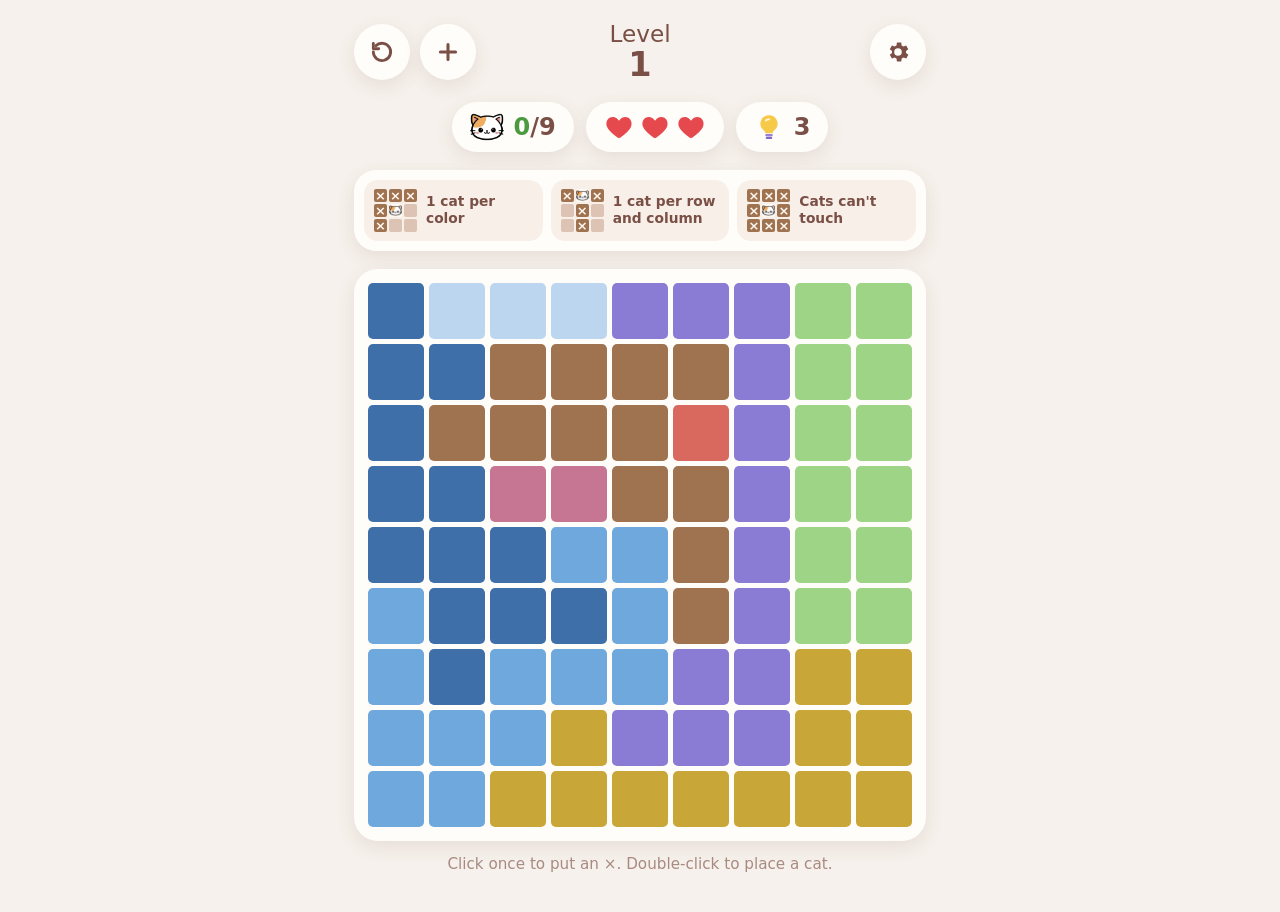
==== commit 638de051: "kweens: only ship guess-free boards, cap size at 14x14 The old generator accepted any board with a u" ====
--- a/kweens/index.html
+++ b/kweens/index.html
@@ -383,8 +383,8 @@
         </button>
         <div class="menu" id="newMenu" role="menu" aria-label="New board difficulty" hidden>
           <button class="menu-item" role="menuitemradio" data-d="easy"><svg viewBox="0 0 24 24" fill="none" stroke="currentColor" stroke-width="3" stroke-linecap="round" stroke-linejoin="round" aria-hidden="true"><path d="M5 12.5l4.5 4.5L19 7.5"/></svg><strong>Easy</strong><span>8×8 to 10×10</span></button>
-          <button class="menu-item" role="menuitemradio" data-d="medium"><svg viewBox="0 0 24 24" fill="none" stroke="currentColor" stroke-width="3" stroke-linecap="round" stroke-linejoin="round" aria-hidden="true"><path d="M5 12.5l4.5 4.5L19 7.5"/></svg><strong>Medium</strong><span>11×11 to 13×13</span></button>
-          <button class="menu-item" role="menuitemradio" data-d="hard"><svg viewBox="0 0 24 24" fill="none" stroke="currentColor" stroke-width="3" stroke-linecap="round" stroke-linejoin="round" aria-hidden="true"><path d="M5 12.5l4.5 4.5L19 7.5"/></svg><strong>Hard</strong><span>14×14 to 16×16</span></button>
+          <button class="menu-item" role="menuitemradio" data-d="medium"><svg viewBox="0 0 24 24" fill="none" stroke="currentColor" stroke-width="3" stroke-linecap="round" stroke-linejoin="round" aria-hidden="true"><path d="M5 12.5l4.5 4.5L19 7.5"/></svg><strong>Medium</strong><span>11×11 to 12×12</span></button>
+          <button class="menu-item" role="menuitemradio" data-d="hard"><svg viewBox="0 0 24 24" fill="none" stroke="currentColor" stroke-width="3" stroke-linecap="round" stroke-linejoin="round" aria-hidden="true"><path d="M5 12.5l4.5 4.5L19 7.5"/></svg><strong>Hard</strong><span>13×13 to 14×14</span></button>
         </div>
       </div>
     </div>
@@ -506,6 +506,9 @@
   </defs>
 </svg>
 
+<!-- Guess-free solver: kept in its own file so it's easy to track. Loaded here
+     for main-thread generation, and pulled into the Web Worker via importScripts. -->
+<script src="deduce.js"></script>
 <script id="gen-src">
 // =====================================================================
 //  Puzzle generation (also runs inside a Web Worker, see makeBoard)
@@ -591,7 +594,7 @@
 }
 
 // Find up to `limit` solutions. Always branches on the most constrained
-// row / column / region, which keeps it fast even on 16x16 boards.
+// row / column / region, which keeps it fast even on 14x14 boards.
 // Returns null if the search runs past its step budget.
 function solve(n, reg, limit = 2, budget = 60000) {
   let steps = 0;
@@ -733,8 +736,9 @@
         rebalance(n, reg, sol, 15 * n, fixed);
         const size = new Array(n).fill(0);
         for (const row of reg) for (const g of row) size[g]++;
-        // Only accept boards where the staircase sizes are unique to the staircase.
-        if (size.every((sz, g) => fixed[g] || sz >= minFree)) return { regions: reg, solution: sol };
+        // Only keep boards that are (a) staircase-shaped and (b) solvable by pure
+        // deduction — no guessing. deduceSolvable comes from deduce.js.
+        if (size.every((sz, g) => fixed[g] || sz >= minFree) && deduceSolvable(n, reg)) return { regions: reg, solution: sol };
         break;
       }
       const alt = sols.find(s => s.some((c, r) => c !== sol[r]));
@@ -757,11 +761,11 @@
   ["#d9695f", "brick red"], ["#bcd6ef", "powder blue"], ["#7a8b3c", "olive"], ["#3f6fa8", "navy"],
 ];
 // Bump this whenever you ship a change.
-const VERSION = "1.1.0";
+const VERSION = "1.2.0";
 const DIFFICULTY = {
   easy:   { label: "Easy",   min: 8,  max: 10 },
-  medium: { label: "Medium", min: 11, max: 13 },
-  hard:   { label: "Hard",   min: 14, max: 16 },
+  medium: { label: "Medium", min: 11, max: 12 },
+  hard:   { label: "Hard",   min: 13, max: 14 },
 };
 const DEFAULT_DIFFICULTY = "easy";
 const MAX_LIVES = 3, MAX_HINTS = 3;
@@ -824,7 +828,10 @@
 }
 
 try {
-  const src = document.getElementById("gen-src").textContent +
+  // The worker needs the guess-free solver too; importScripts needs an absolute URL.
+  const deduceURL = new URL("deduce.js", document.baseURI).href;
+  const src = "importScripts(" + JSON.stringify(deduceURL) + ");\n" +
+    document.getElementById("gen-src").textContent +
     "\nself.onmessage = e => { let p = null; while (!p) p = generate(e.data.n); self.postMessage({ id: e.data.id, puzzle: p }); };";
   worker = new Worker(URL.createObjectURL(new Blob([src], { type: "text/javascript" })));
   worker.onmessage = e => {
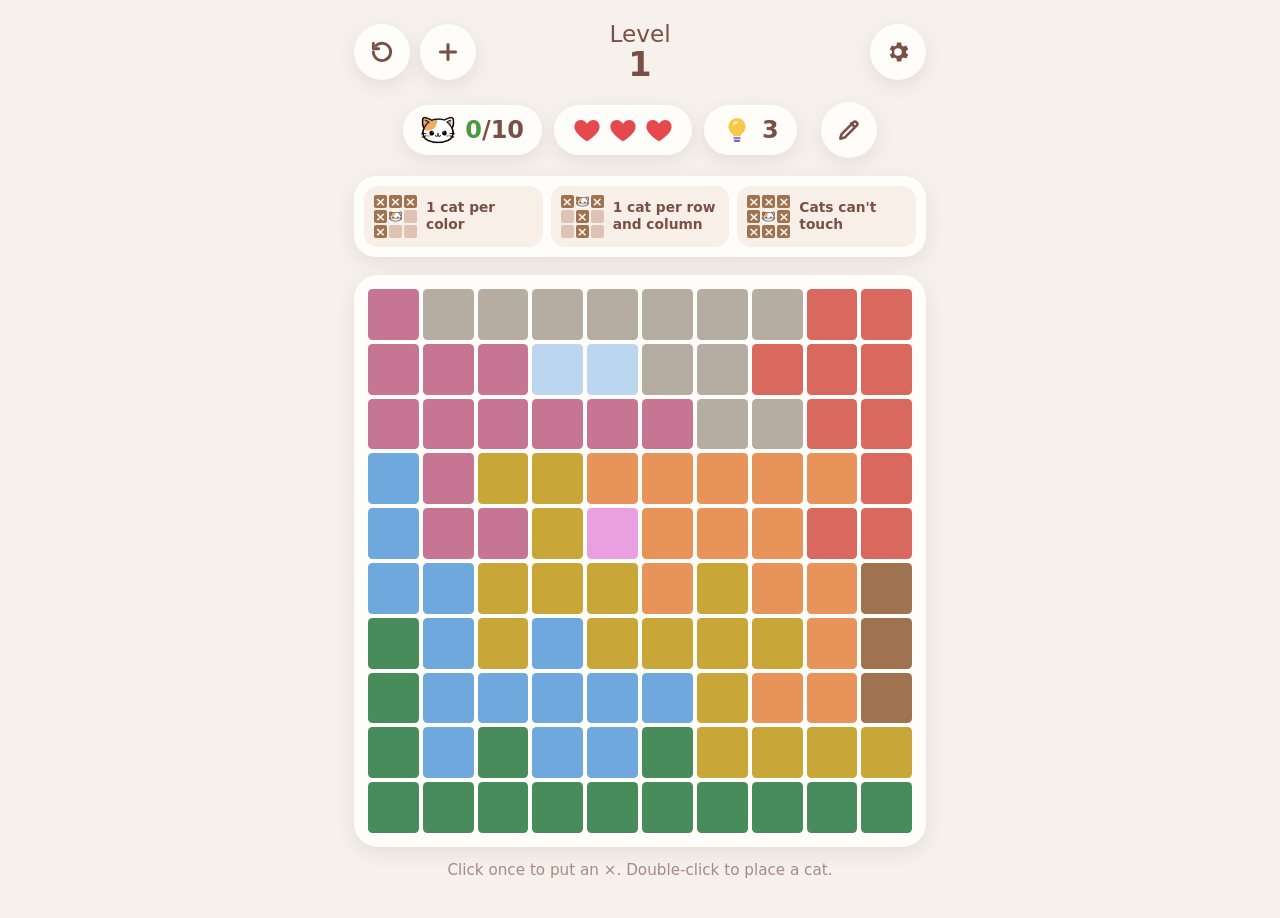
==== commit 58add16f: "kweens: pencil mode + locked auto-× marks - Auto-placed ×s (ruled out by a cat) now render with a fa" ====
--- a/kweens/index.html
+++ b/kweens/index.html
@@ -15,6 +15,7 @@
     --bad: #d8453b;
     --heart: #e5484d;
     --gold: #f0b429;
+    --pencil: #6b6b74;
     --shadow: 0 6px 18px rgba(122, 79, 69, 0.12);
   }
 
@@ -79,7 +80,10 @@
   @keyframes bump { 40% { transform: scale(1.18); } }
 
   /* ---------- Pills ---------- */
-  .pills { display: flex; gap: 12px; flex-wrap: wrap; justify-content: center; }
+  .pills { display: flex; gap: 12px; flex-wrap: wrap; align-items: center; }
+  /* Grows to fill the row, pushing the pencil toggle out to the right edge:
+     (cats | hearts | hint)  [spacer]  (pencil) */
+  .pills-spacer { flex: 1 1 0; min-width: 0; }
   .pill {
     background: var(--card);
     border-radius: 999px;
@@ -131,7 +135,10 @@
     border-radius: 24px;
     padding: clamp(8px, 2.4vw, 14px);
     box-shadow: var(--shadow);
-  }
+    transition: box-shadow 0.2s;
+  }
+  /* While pencil mode is on, ring the board so it's clear taps are just leaving notes. */
+  .board-wrap:has(.board.pencil-on) { box-shadow: 0 0 0 3px var(--pencil), var(--shadow); }
   .board {
     display: grid;
     grid-template-columns: repeat(var(--n, 8), 1fr);
@@ -160,6 +167,24 @@
     pointer-events: none;
   }
   .cell[data-st="w"] svg.x { color: var(--bad); filter: drop-shadow(0 0 2px #fff) drop-shadow(0 0 1px #fff); }
+  /* Squares a cat already ruled out (auto ×) get a faded background, so they read as
+     locked/"for sure" vs. the tentative ×s you place yourself. The × itself stays crisp. */
+  .cell[data-st="xa"] { background: color-mix(in srgb, var(--c) 50%, transparent); cursor: default; }
+  @media (hover: hover) { .cell[data-st="xa"]:hover { filter: none; } }
+
+  /* Pencil marks: small sudoku-style notes tucked in the top-right corner. They stay
+     visible after you leave pencil mode, but a real cat/× on the same cell hides them. */
+  .pmark {
+    position: absolute; top: 4%; right: 4%;
+    width: 40%; height: 40%;
+    display: grid; place-items: center;
+    pointer-events: none;
+    animation: pop 0.25s cubic-bezier(.3, 1.6, .5, 1);
+  }
+  .pmark svg { width: 100%; height: 100%; }
+  .pmark.px { color: var(--pencil); }
+  .pmark.px svg { filter: drop-shadow(0 0 1.5px rgba(255, 255, 255, 0.95)); }
+  .pmark.pq { filter: drop-shadow(0 1px 1px rgba(0, 0, 0, 0.25)); }
 
   .queen {
     position: absolute;
@@ -274,6 +299,7 @@
   .menu-item svg { width: 18px; height: 18px; visibility: hidden; }
   .menu-item[aria-checked="true"] svg { visibility: visible; }
   #newBtn[aria-expanded="true"] { background: var(--ink); color: #fff8f2; }
+  #pencilBtn[aria-pressed="true"] { background: var(--pencil); color: #fff8f2; }
   .version { margin: 14px 0 0; font-size: 0.85rem; font-weight: 600; color: var(--ink-soft); }
   #settingsDlg { max-height: calc(100dvh - 32px); overflow-y: auto; }
   .btn {
@@ -408,6 +434,10 @@
       <svg class="hint-icon" viewBox="0 0 24 24" aria-hidden="true"><path d="M12 2.5a6.8 6.8 0 0 0-4 12.3c.6.5 1 1.2 1 2V17h6v-.2c0-.8.4-1.5 1-2A6.8 6.8 0 0 0 12 2.5z" fill="#f7c948"/><path d="M9.5 6.8a3.6 3.6 0 0 1 2.5-1" stroke="#fff6d5" stroke-width="1.5" stroke-linecap="round" fill="none"/><rect x="9" y="17.6" width="6" height="1.8" rx=".9" fill="#9b7fd6"/><rect x="9.4" y="19.8" width="5.2" height="1.8" rx=".9" fill="#8367c7"/></svg>
       <span class="count" id="hintBadge">3</span>
     </button>
+    <div class="pills-spacer"></div>
+    <button class="round" id="pencilBtn" aria-label="Pencil mode" title="Pencil mode (tentative notes)" aria-pressed="false">
+      <svg viewBox="0 0 24 24" fill="none" stroke="currentColor" stroke-width="2.4" stroke-linecap="round" stroke-linejoin="round"><path d="M4 20l4-1L19 8a2 2 0 0 0-3-3L5 16l-1 4z"/><path d="M14 6l3 3"/></svg>
+    </button>
   </div>
 
   <section class="rules" aria-label="Rules">
@@ -761,7 +791,7 @@
   ["#d9695f", "brick red"], ["#bcd6ef", "powder blue"], ["#7a8b3c", "olive"], ["#3f6fa8", "navy"],
 ];
 // Bump this whenever you ship a change.
-const VERSION = "1.2.0";
+const VERSION = "1.3.0";
 const DIFFICULTY = {
   easy:   { label: "Easy",   min: 8,  max: 10 },
   medium: { label: "Medium", min: 11, max: 12 },
@@ -778,7 +808,11 @@
 const S = {
   level: 1,
   n: 8, reg: null, sol: null, colors: null,
-  queen: null, mark: null,          // mark: 0 none, 1 crossed out by you, 2 wrong guess
+  queen: null, mark: null,          // mark: 0 none, 1 crossed out, 2 wrong guess
+  auto: null,                       // auto[r][c]: true when that × was placed for you (not tentative)
+  pencil: false,                    // pencil mode: taps leave small corner notes instead of real marks
+  pQueen: null, pMark: null,        // pencil layer: pQueen[r][c] = tentative cat, pMark[r][c] = tentative × (0/1)
+  pAuto: null,                      // pAuto[r][c]: pencil × auto-derived from pencil cats (vs. one you drew)
   lives: MAX_LIVES, hints: MAX_HINTS, placed: 0, over: false,
   autoMark: true, difficulty: DEFAULT_DIFFICULTY,
 };
@@ -789,6 +823,8 @@
 
 const X_SVG = '<svg class="x" viewBox="0 0 24 24" fill="none" stroke="currentColor" stroke-width="2.6" stroke-linecap="round"><path d="M4.5 4.5l15 15M19.5 4.5l-15 15"/></svg>';
 const QUEEN_HTML = '<span class="queen"><svg viewBox="0 0 64 64"><use href="#cat"/></svg></span>';
+const PMARK_QUEEN = '<span class="pmark pq"><svg viewBox="0 0 64 64"><use href="#cat"/></svg></span>';
+const PMARK_X = '<span class="pmark px"><svg viewBox="0 0 24 24" fill="none" stroke="currentColor" stroke-width="3" stroke-linecap="round"><path d="M4.5 4.5l15 15M19.5 4.5l-15 15"/></svg></span>';
 const HEART_SVG = '<svg class="heart" viewBox="0 0 24 24" aria-hidden="true"><path d="M12 21s-7.6-4.6-9.6-9.3C.9 8 3.2 4 7 4c2.1 0 3.8 1.2 5 3 1.2-1.8 2.9-3 5-3 3.8 0 6.1 4 4.6 7.7C19.6 16.4 12 21 12 21z"/></svg>';
 const MINI_CAT = '<svg viewBox="0 0 64 64"><use href="#cat"/></svg>';
 
@@ -894,6 +930,13 @@
 function resetBoard() {
   S.queen = grid(S.n, false);
   S.mark = grid(S.n, 0);
+  S.auto = grid(S.n, false);
+  S.pQueen = grid(S.n, false);
+  S.pMark = grid(S.n, 0);
+  S.pAuto = grid(S.n, false);
+  S.pencil = false;
+  $("pencilBtn").setAttribute("aria-pressed", "false");
+  boardEl.classList.remove("pencil-on");
   S.lives = MAX_LIVES;
   S.hints = MAX_HINTS;
   S.placed = 0;
@@ -928,10 +971,10 @@
 }
 
 // ---------- Rendering ----------
-function computeBlocked() {
+function computeBlocked(queen = S.queen) {
   const n = S.n, b = grid(n, false);
   for (let r = 0; r < n; r++) for (let c = 0; c < n; c++) {
-    if (!S.queen[r][c]) continue;
+    if (!queen[r][c]) continue;
     const g = S.reg[r][c];
     for (let k = 0; k < n; k++) { b[r][k] = true; b[k][c] = true; }
     for (let rr = 0; rr < n; rr++) for (let cc = 0; cc < n; cc++) if (S.reg[rr][cc] === g) b[rr][cc] = true;
@@ -947,13 +990,19 @@
   const el = cells[r][c];
   const st = S.queen[r][c] ? "q"
     : S.mark[r][c] === 2 ? "w"
-    : S.mark[r][c] === 1 ? "x" : "";
-  if (el.dataset.st !== st) {
+    : S.mark[r][c] === 1 ? (S.auto[r][c] ? "xa" : "x") : "";
+  // A real mark always wins the cell; pencil notes only show on an otherwise-empty square.
+  const pen = st ? "" : S.pQueen[r][c] ? "pq" : S.pMark[r][c] === 1 ? "px" : "";
+  if (el.dataset.st !== st || el.dataset.pen !== pen) {
     el.dataset.st = st;
-    el.innerHTML = st === "q" ? QUEEN_HTML : st ? X_SVG : "";
-  }
-  const state = { q: ", cat", w: ", no cat here", x: ", crossed out", "": "" }[st];
-  el.setAttribute("aria-label", `Row ${r + 1}, column ${c + 1}, ${S.colors[S.reg[r][c]][1]}${state}`);
+    el.dataset.pen = pen;
+    const main = st === "q" ? QUEEN_HTML : st ? X_SVG : "";
+    const note = pen === "pq" ? PMARK_QUEEN : pen === "px" ? PMARK_X : "";
+    el.innerHTML = main + note;
+  }
+  const state = { q: ", cat", w: ", no cat here", x: ", crossed out", xa: ", crossed out", "": "" }[st];
+  const penState = pen === "pq" ? ", pencil cat" : pen === "px" ? ", pencil cross" : "";
+  el.setAttribute("aria-label", `Row ${r + 1}, column ${c + 1}, ${S.colors[S.reg[r][c]][1]}${state}${penState}`);
 }
 
 function renderAll() {
@@ -996,12 +1045,12 @@
   if (!S.autoMark) return;
   const blocked = computeBlocked();
   for (let r = 0; r < S.n; r++) for (let c = 0; c < S.n; c++) {
-    if (blocked[r][c] && !S.queen[r][c] && S.mark[r][c] === 0) S.mark[r][c] = 1;
+    if (blocked[r][c] && !S.queen[r][c] && S.mark[r][c] === 0) { S.mark[r][c] = 1; S.auto[r][c] = true; }
   }
 }
 
 function placeQueen(r, c) {
-  if (busy || S.over || S.queen[r][c] || S.mark[r][c] === 2) return;
+  if (busy || S.over || S.queen[r][c] || S.mark[r][c] === 2 || S.auto[r][c]) return;
   if (S.sol[r] === c) {
     S.queen[r][c] = true;
     S.mark[r][c] = 0;
@@ -1023,13 +1072,49 @@
 }
 
 function setMark(r, c, value) {
-  if (busy || S.over || S.queen[r][c] || S.mark[r][c] === 2 || S.mark[r][c] === value) return;
+  // Auto ×s are locked: a cat already ruled the square out, so you can't undo them.
+  if (busy || S.over || S.queen[r][c] || S.mark[r][c] === 2 || S.auto[r][c] || S.mark[r][c] === value) return;
   S.mark[r][c] = value;
   renderCell(r, c);
 }
 
 function toggleMark(r, c) {
   setMark(r, c, S.mark[r][c] === 1 ? 0 : 1);
+}
+
+// ---------- Pencil layer ----------
+// Pencil moves never touch the real board or cost a life; they're tentative corner notes.
+// Re-derive every auto pencil × from the current pencil cats, leaving your hand-drawn ones be.
+function pencilAutoCross() {
+  for (let r = 0; r < S.n; r++) for (let c = 0; c < S.n; c++) {
+    if (S.pAuto[r][c]) { S.pMark[r][c] = 0; S.pAuto[r][c] = false; }
+  }
+  if (!S.autoMark) return;
+  const blocked = computeBlocked(S.pQueen);
+  for (let r = 0; r < S.n; r++) for (let c = 0; c < S.n; c++) {
+    if (blocked[r][c] && !S.pQueen[r][c] && S.pMark[r][c] === 0) { S.pMark[r][c] = 1; S.pAuto[r][c] = true; }
+  }
+}
+
+function pencilSetX(r, c, value) {
+  // Only annotate squares that are still empty for real; a real mark would hide the note anyway.
+  if (busy || S.over || S.queen[r][c] || S.mark[r][c] !== 0 || S.pQueen[r][c] || S.pMark[r][c] === value) return;
+  S.pMark[r][c] = value;
+  S.pAuto[r][c] = false;
+  renderCell(r, c);
+}
+
+function pencilPlaceCat(r, c) {
+  if (busy || S.over || S.queen[r][c] || S.mark[r][c] !== 0) return;
+  if (S.pQueen[r][c]) {
+    S.pQueen[r][c] = false;          // double-tapping a pencil cat clears it
+  } else {
+    S.pQueen[r][c] = true;
+    S.pMark[r][c] = 0;
+    S.pAuto[r][c] = false;
+  }
+  pencilAutoCross();
+  renderAll();
 }
 
 function useHint() {
@@ -1094,7 +1179,12 @@
 
 // One click/tap toggles an ×, a second one on the same square soon after
 // places a cat. Dragging after pressing puts × on every square you pass.
+// In pencil mode the same gestures write to the tentative note layer instead.
 let lastTap = null;
+
+const tapCat = (r, c) => (S.pencil ? pencilPlaceCat : placeQueen)(r, c);
+const paintX = (r, c, value) => (S.pencil ? pencilSetX : setMark)(r, c, value);
+const xToggleValue = (r, c) => ((S.pencil ? S.pMark[r][c] : S.mark[r][c]) === 1 ? 0 : 1);
 
 boardEl.addEventListener("pointerdown", e => {
   const cell = cellFrom(e.target);
@@ -1104,12 +1194,12 @@
   if (lastTap && lastTap.r === r && lastTap.c === c && now - lastTap.t < DOUBLE_MS) {
     lastTap = null;
     press = null;
-    placeQueen(r, c);
+    tapCat(r, c);
     return;
   }
   lastTap = { r, c, t: now };
-  press = { id: e.pointerId, r, c, value: S.mark[r][c] === 1 ? 0 : 1 };
-  setMark(r, c, press.value);
+  press = { id: e.pointerId, r, c, value: xToggleValue(r, c) };
+  paintX(r, c, press.value);
 });
 
 window.addEventListener("pointermove", e => {
@@ -1118,7 +1208,7 @@
   if (!cell) return;
   const r = +cell.dataset.r, c = +cell.dataset.c;
   if (r === press.r && c === press.c) return;
-  setMark(r, c, press.value);
+  paintX(r, c, press.value);
   press.r = r; press.c = c;
   lastTap = null; // a drag is never the first half of a double-click
 });
@@ -1132,6 +1222,15 @@
 document.querySelectorAll(".tap-word").forEach(el => (el.textContent = TAP));
 document.querySelectorAll(".dtap-word").forEach(el => (el.textContent = DTAP));
 $("hintBtn").addEventListener("click", useHint);
+
+$("pencilBtn").addEventListener("click", () => {
+  S.pencil = !S.pencil;
+  $("pencilBtn").setAttribute("aria-pressed", S.pencil);
+  boardEl.classList.toggle("pencil-on", S.pencil);
+  setStatus(S.pencil
+    ? `Pencil mode: notes only. ${TAP} for a tentative ×, ${DTAP} for a tentative cat.`
+    : DEFAULT_MSG);
+});
 
 function prepNextBoard() {
   startNewBoard();
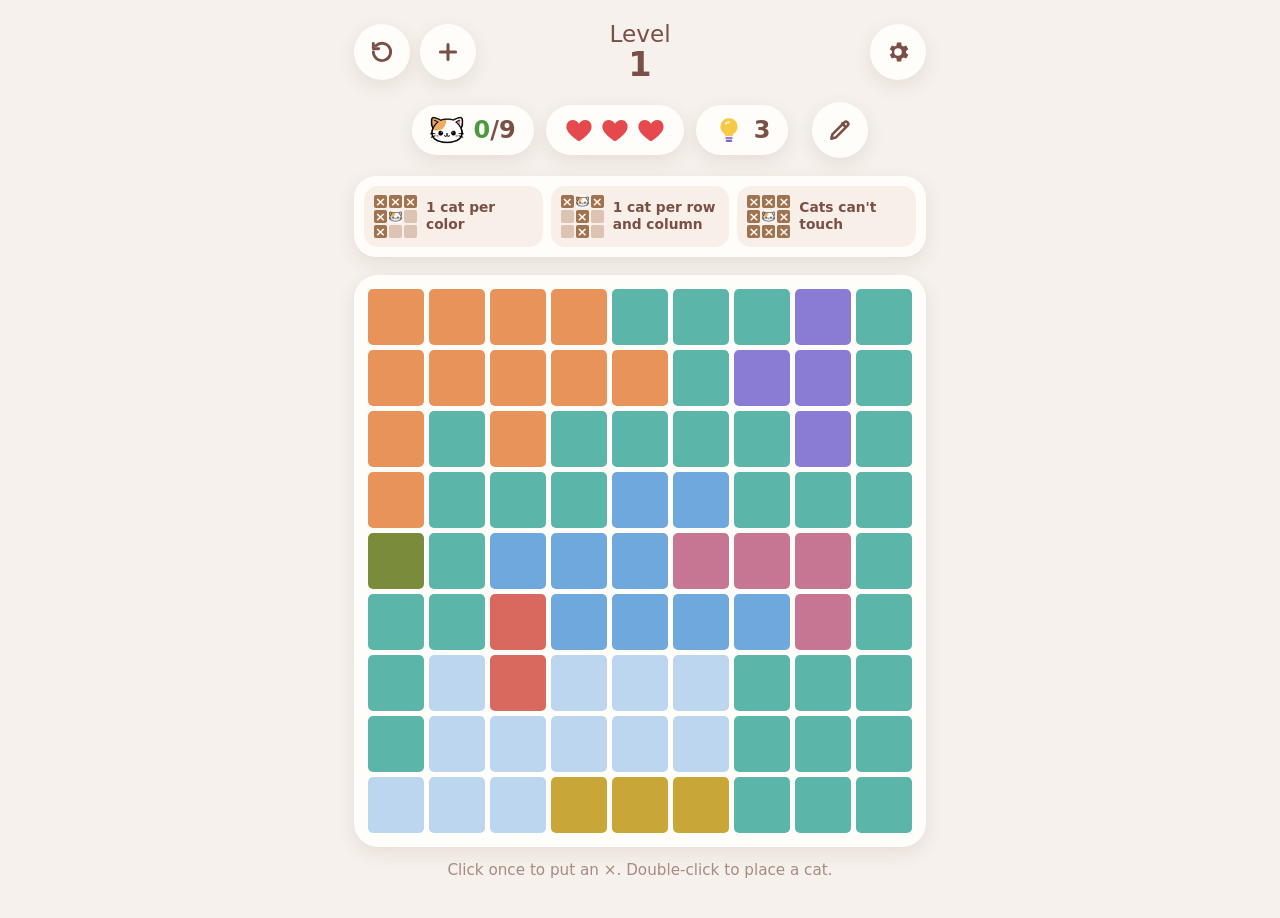
==== commit f6e99b8b: "kweens: fade your own × when a cat locks it; bump to v1.3.1 autoCross only promoted empty squares to" ====
--- a/kweens/index.html
+++ b/kweens/index.html
@@ -791,7 +791,7 @@
   ["#d9695f", "brick red"], ["#bcd6ef", "powder blue"], ["#7a8b3c", "olive"], ["#3f6fa8", "navy"],
 ];
 // Bump this whenever you ship a change.
-const VERSION = "1.3.0";
+const VERSION = "1.3.1";
 const DIFFICULTY = {
   easy:   { label: "Easy",   min: 8,  max: 10 },
   medium: { label: "Medium", min: 11, max: 12 },
@@ -1045,7 +1045,9 @@
   if (!S.autoMark) return;
   const blocked = computeBlocked();
   for (let r = 0; r < S.n; r++) for (let c = 0; c < S.n; c++) {
-    if (blocked[r][c] && !S.queen[r][c] && S.mark[r][c] === 0) { S.mark[r][c] = 1; S.auto[r][c] = true; }
+    // A cat now rules this square out. Give empty squares a locked ×, and promote your own
+    // hand-drawn × to a locked one too, so it fades along with the rest.
+    if (blocked[r][c] && !S.queen[r][c] && S.mark[r][c] !== 2) { S.mark[r][c] = 1; S.auto[r][c] = true; }
   }
 }
 
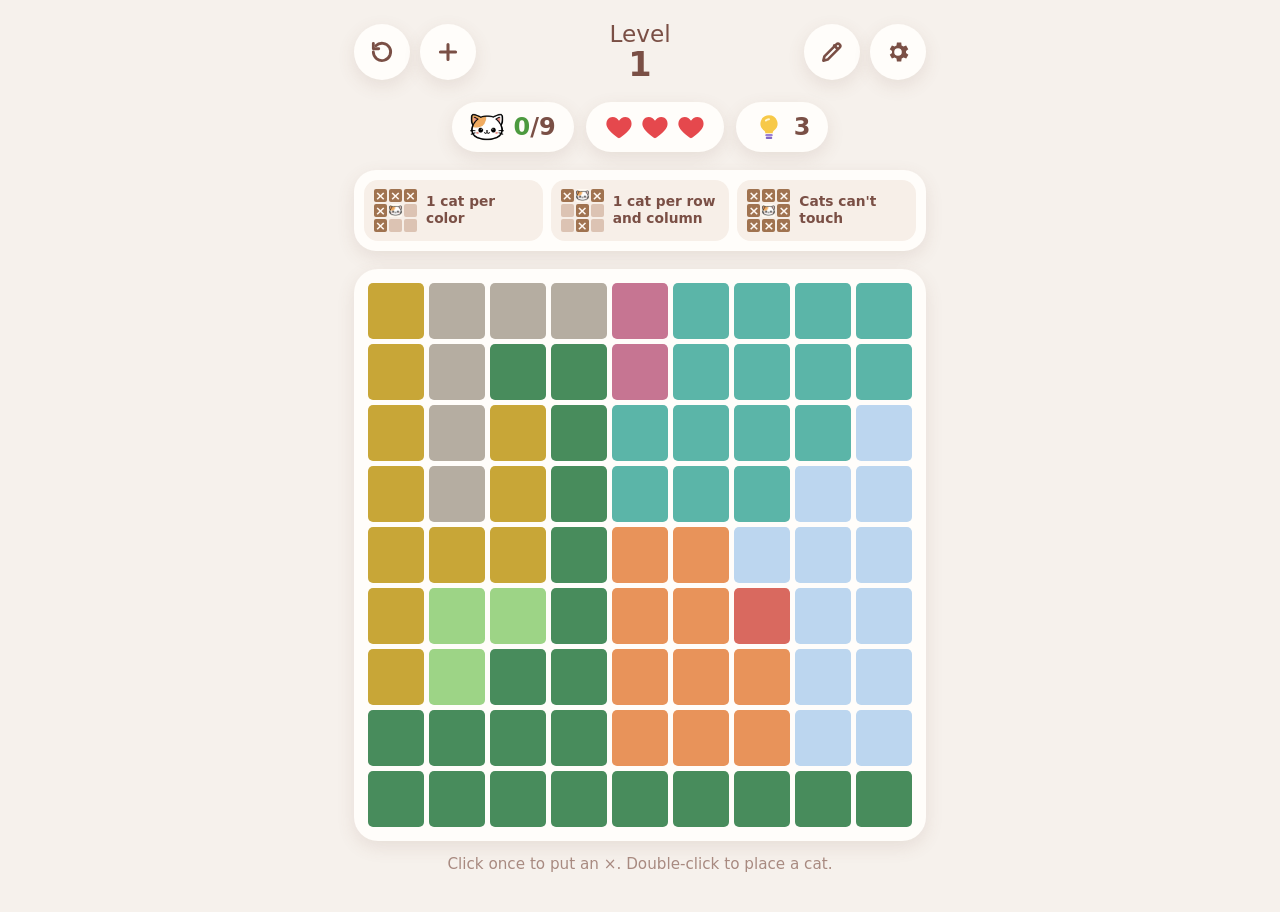
==== commit 6ec84060: "kweens: move pencil toggle into header so it stops wrapping; v1.3.2 On narrow/mobile widths the penc" ====
--- a/kweens/index.html
+++ b/kweens/index.html
@@ -65,7 +65,7 @@
   }
   .round svg { width: 26px; height: 26px; }
   .header-left { display: flex; gap: 10px; justify-self: start; }
-  #settingsBtn { justify-self: end; }
+  .header-right { display: flex; gap: 10px; justify-self: end; }
 
   .stats { display: flex; justify-content: center; gap: clamp(28px, 10vw, 64px); text-align: center; }
   .stat-label { font-size: clamp(1.1rem, 4.6vw, 1.45rem); font-weight: 500; }
@@ -81,9 +81,6 @@
 
   /* ---------- Pills ---------- */
   .pills { display: flex; gap: 12px; flex-wrap: wrap; align-items: center; }
-  /* Grows to fill the row, pushing the pencil toggle out to the right edge:
-     (cats | hearts | hint)  [spacer]  (pencil) */
-  .pills-spacer { flex: 1 1 0; min-width: 0; }
   .pill {
     background: var(--card);
     border-radius: 999px;
@@ -417,9 +414,14 @@
     <div class="stats">
       <div class="stat"><div class="stat-label">Level</div><div class="stat-value" id="level">1</div></div>
     </div>
-    <button class="round" id="settingsBtn" aria-label="Settings" title="Settings">
-      <svg viewBox="0 0 24 24" fill="currentColor"><path d="M19.4 13a7.7 7.7 0 0 0 0-2l2.1-1.6-2-3.5-2.5 1a7.4 7.4 0 0 0-1.7-1L15 3.3h-4l-.4 2.6a7.4 7.4 0 0 0-1.7 1l-2.5-1-2 3.5L6.5 11a7.7 7.7 0 0 0 0 2l-2.1 1.6 2 3.5 2.5-1a7.4 7.4 0 0 0 1.7 1l.4 2.6h4l.4-2.6a7.4 7.4 0 0 0 1.7-1l2.5 1 2-3.5L19.4 13zM12 15.5a3.5 3.5 0 1 1 0-7 3.5 3.5 0 0 1 0 7z"/></svg>
-    </button>
+    <div class="header-right">
+      <button class="round" id="pencilBtn" aria-label="Pencil mode" title="Pencil mode (tentative notes)" aria-pressed="false">
+        <svg viewBox="0 0 24 24" fill="none" stroke="currentColor" stroke-width="2.4" stroke-linecap="round" stroke-linejoin="round"><path d="M4 20l4-1L19 8a2 2 0 0 0-3-3L5 16l-1 4z"/><path d="M14 6l3 3"/></svg>
+      </button>
+      <button class="round" id="settingsBtn" aria-label="Settings" title="Settings">
+        <svg viewBox="0 0 24 24" fill="currentColor"><path d="M19.4 13a7.7 7.7 0 0 0 0-2l2.1-1.6-2-3.5-2.5 1a7.4 7.4 0 0 0-1.7-1L15 3.3h-4l-.4 2.6a7.4 7.4 0 0 0-1.7 1l-2.5-1-2 3.5L6.5 11a7.7 7.7 0 0 0 0 2l-2.1 1.6 2 3.5 2.5-1a7.4 7.4 0 0 0 1.7 1l.4 2.6h4l.4-2.6a7.4 7.4 0 0 0 1.7-1l2.5 1 2-3.5L19.4 13zM12 15.5a3.5 3.5 0 1 1 0-7 3.5 3.5 0 0 1 0 7z"/></svg>
+      </button>
+    </div>
   </header>
 
   <div class="pills">
@@ -433,10 +435,6 @@
     <button class="pill" id="hintBtn" aria-label="Use a hint" title="Use a hint">
       <svg class="hint-icon" viewBox="0 0 24 24" aria-hidden="true"><path d="M12 2.5a6.8 6.8 0 0 0-4 12.3c.6.5 1 1.2 1 2V17h6v-.2c0-.8.4-1.5 1-2A6.8 6.8 0 0 0 12 2.5z" fill="#f7c948"/><path d="M9.5 6.8a3.6 3.6 0 0 1 2.5-1" stroke="#fff6d5" stroke-width="1.5" stroke-linecap="round" fill="none"/><rect x="9" y="17.6" width="6" height="1.8" rx=".9" fill="#9b7fd6"/><rect x="9.4" y="19.8" width="5.2" height="1.8" rx=".9" fill="#8367c7"/></svg>
       <span class="count" id="hintBadge">3</span>
-    </button>
-    <div class="pills-spacer"></div>
-    <button class="round" id="pencilBtn" aria-label="Pencil mode" title="Pencil mode (tentative notes)" aria-pressed="false">
-      <svg viewBox="0 0 24 24" fill="none" stroke="currentColor" stroke-width="2.4" stroke-linecap="round" stroke-linejoin="round"><path d="M4 20l4-1L19 8a2 2 0 0 0-3-3L5 16l-1 4z"/><path d="M14 6l3 3"/></svg>
     </button>
   </div>
 
@@ -791,7 +789,7 @@
   ["#d9695f", "brick red"], ["#bcd6ef", "powder blue"], ["#7a8b3c", "olive"], ["#3f6fa8", "navy"],
 ];
 // Bump this whenever you ship a change.
-const VERSION = "1.3.1";
+const VERSION = "1.3.2";
 const DIFFICULTY = {
   easy:   { label: "Easy",   min: 8,  max: 10 },
   medium: { label: "Medium", min: 11, max: 12 },
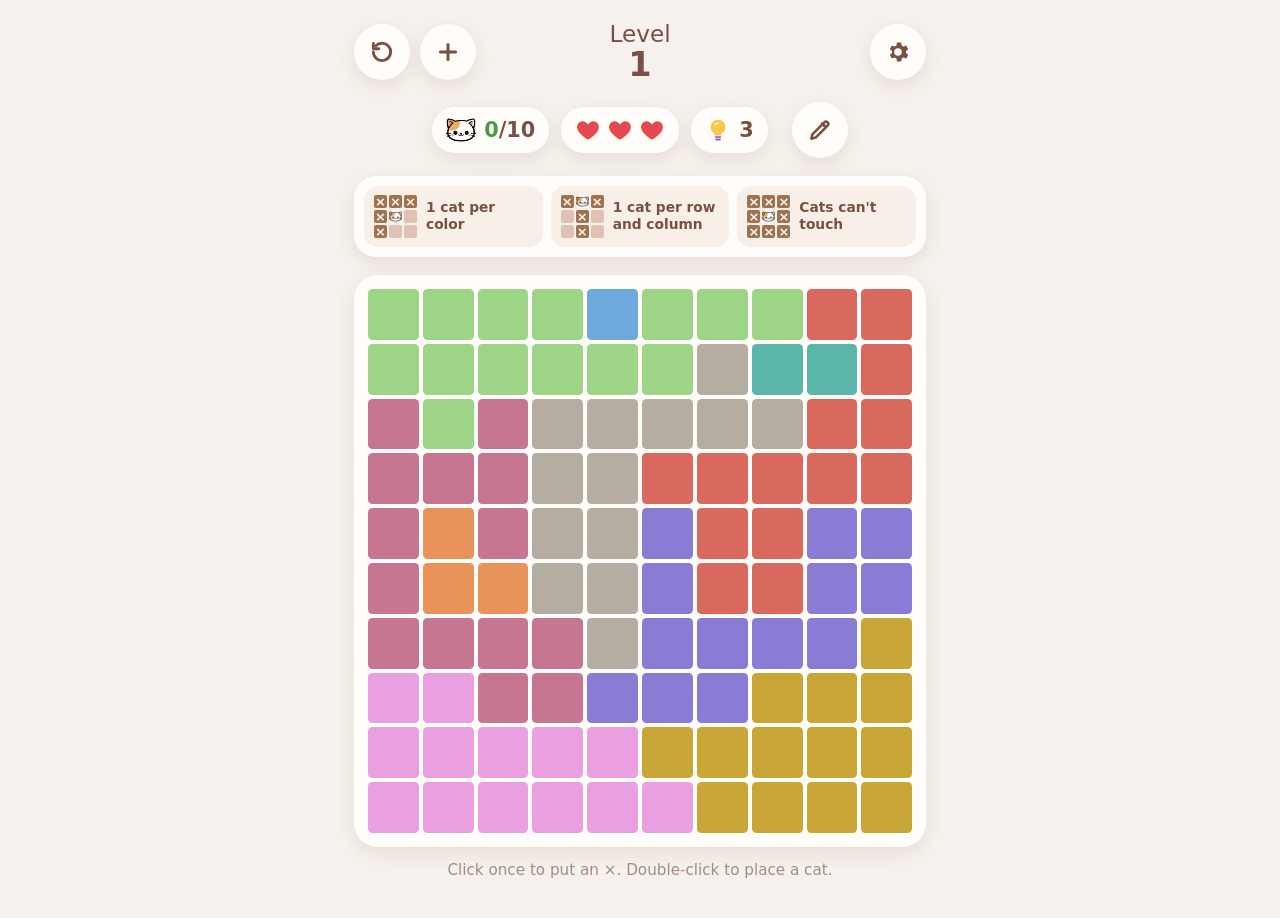
==== commit 13a7413e: "kweens: keep pencil in pills row, shrink pills so it stops wrapping; v1.3.3 Reverts the header-move " ====
--- a/kweens/index.html
+++ b/kweens/index.html
@@ -65,7 +65,7 @@
   }
   .round svg { width: 26px; height: 26px; }
   .header-left { display: flex; gap: 10px; justify-self: start; }
-  .header-right { display: flex; gap: 10px; justify-self: end; }
+  #settingsBtn { justify-self: end; }
 
   .stats { display: flex; justify-content: center; gap: clamp(28px, 10vw, 64px); text-align: center; }
   .stat-label { font-size: clamp(1.1rem, 4.6vw, 1.45rem); font-weight: 500; }
@@ -81,19 +81,22 @@
 
   /* ---------- Pills ---------- */
   .pills { display: flex; gap: 12px; flex-wrap: wrap; align-items: center; }
+  /* Grows to fill the row, pushing the pencil toggle out to the right edge:
+     (cats | hearts | hint)  [spacer]  (pencil) */
+  .pills-spacer { flex: 1 1 0; min-width: 0; }
   .pill {
     background: var(--card);
     border-radius: 999px;
-    padding: 6px 18px;
-    min-height: 50px;
-    display: flex; align-items: center; gap: 10px;
+    padding: 6px 14px;
+    min-height: 46px;
+    display: flex; align-items: center; gap: 8px;
     box-shadow: var(--shadow);
   }
-  .pill .cat-icon { width: 34px; height: 34px; }
-  .count { font-size: 1.5rem; font-weight: 800; font-variant-numeric: tabular-nums; }
+  .pill .cat-icon { width: 30px; height: 30px; }
+  .count { font-size: 1.3rem; font-weight: 800; font-variant-numeric: tabular-nums; }
   .count .placed { color: var(--good); }
   .hearts { display: flex; gap: 6px; }
-  .heart { width: 30px; height: 30px; transition: transform 0.2s, opacity 0.3s; }
+  .heart { width: 26px; height: 26px; transition: transform 0.2s, opacity 0.3s; }
   .heart path { fill: var(--heart); transition: fill 0.3s; }
   .heart.lost { opacity: 0.55; }
   .heart.lost path { fill: #dccfc7; }
@@ -222,7 +225,7 @@
   button.pill { border: 0; cursor: pointer; transition: transform 0.1s, opacity 0.2s; }
   button.pill:active { transform: scale(0.95); }
   button.pill:disabled { cursor: not-allowed; opacity: 0.45; }
-  .hint-icon { width: 30px; height: 30px; }
+  .hint-icon { width: 26px; height: 26px; }
 
   /* ---------- Dialogs ---------- */
   dialog {
@@ -375,17 +378,18 @@
   @media (max-width: 460px) {
     .rules { gap: 6px; padding: 8px; }
     .rule { flex-direction: column; text-align: center; font-size: 0.74rem; padding: 8px 6px; gap: 6px; }
-    .pills { gap: 8px; }
+    .pills { gap: 6px; }
     .board { gap: var(--gap-sm, 3px); }
-    .round { width: 48px; height: 48px; }
+    .round { width: 44px; height: 44px; }
     .round svg { width: 22px; height: 22px; }
     .header-left { gap: 8px; }
     .stats { gap: 20px; }
     .stat-value { font-size: 1.55rem; }
-    .pill { padding: 5px 13px; min-height: 46px; gap: 8px; }
-    .hint-icon { width: 26px; height: 26px; }
-    .heart { width: 26px; height: 26px; }
-    .pill .cat-icon { width: 30px; height: 30px; }
+    .pill { padding: 5px 11px; min-height: 44px; gap: 6px; }
+    .count { font-size: 1.2rem; }
+    .hint-icon { width: 24px; height: 24px; }
+    .heart { width: 24px; height: 24px; }
+    .pill .cat-icon { width: 28px; height: 28px; }
   }
 
   @media (prefers-reduced-motion: reduce) {
@@ -414,14 +418,9 @@
     <div class="stats">
       <div class="stat"><div class="stat-label">Level</div><div class="stat-value" id="level">1</div></div>
     </div>
-    <div class="header-right">
-      <button class="round" id="pencilBtn" aria-label="Pencil mode" title="Pencil mode (tentative notes)" aria-pressed="false">
-        <svg viewBox="0 0 24 24" fill="none" stroke="currentColor" stroke-width="2.4" stroke-linecap="round" stroke-linejoin="round"><path d="M4 20l4-1L19 8a2 2 0 0 0-3-3L5 16l-1 4z"/><path d="M14 6l3 3"/></svg>
-      </button>
-      <button class="round" id="settingsBtn" aria-label="Settings" title="Settings">
-        <svg viewBox="0 0 24 24" fill="currentColor"><path d="M19.4 13a7.7 7.7 0 0 0 0-2l2.1-1.6-2-3.5-2.5 1a7.4 7.4 0 0 0-1.7-1L15 3.3h-4l-.4 2.6a7.4 7.4 0 0 0-1.7 1l-2.5-1-2 3.5L6.5 11a7.7 7.7 0 0 0 0 2l-2.1 1.6 2 3.5 2.5-1a7.4 7.4 0 0 0 1.7 1l.4 2.6h4l.4-2.6a7.4 7.4 0 0 0 1.7-1l2.5 1 2-3.5L19.4 13zM12 15.5a3.5 3.5 0 1 1 0-7 3.5 3.5 0 0 1 0 7z"/></svg>
-      </button>
-    </div>
+    <button class="round" id="settingsBtn" aria-label="Settings" title="Settings">
+      <svg viewBox="0 0 24 24" fill="currentColor"><path d="M19.4 13a7.7 7.7 0 0 0 0-2l2.1-1.6-2-3.5-2.5 1a7.4 7.4 0 0 0-1.7-1L15 3.3h-4l-.4 2.6a7.4 7.4 0 0 0-1.7 1l-2.5-1-2 3.5L6.5 11a7.7 7.7 0 0 0 0 2l-2.1 1.6 2 3.5 2.5-1a7.4 7.4 0 0 0 1.7 1l.4 2.6h4l.4-2.6a7.4 7.4 0 0 0 1.7-1l2.5 1 2-3.5L19.4 13zM12 15.5a3.5 3.5 0 1 1 0-7 3.5 3.5 0 0 1 0 7z"/></svg>
+    </button>
   </header>
 
   <div class="pills">
@@ -435,6 +434,10 @@
     <button class="pill" id="hintBtn" aria-label="Use a hint" title="Use a hint">
       <svg class="hint-icon" viewBox="0 0 24 24" aria-hidden="true"><path d="M12 2.5a6.8 6.8 0 0 0-4 12.3c.6.5 1 1.2 1 2V17h6v-.2c0-.8.4-1.5 1-2A6.8 6.8 0 0 0 12 2.5z" fill="#f7c948"/><path d="M9.5 6.8a3.6 3.6 0 0 1 2.5-1" stroke="#fff6d5" stroke-width="1.5" stroke-linecap="round" fill="none"/><rect x="9" y="17.6" width="6" height="1.8" rx=".9" fill="#9b7fd6"/><rect x="9.4" y="19.8" width="5.2" height="1.8" rx=".9" fill="#8367c7"/></svg>
       <span class="count" id="hintBadge">3</span>
+    </button>
+    <div class="pills-spacer"></div>
+    <button class="round" id="pencilBtn" aria-label="Pencil mode" title="Pencil mode (tentative notes)" aria-pressed="false">
+      <svg viewBox="0 0 24 24" fill="none" stroke="currentColor" stroke-width="2.4" stroke-linecap="round" stroke-linejoin="round"><path d="M4 20l4-1L19 8a2 2 0 0 0-3-3L5 16l-1 4z"/><path d="M14 6l3 3"/></svg>
     </button>
   </div>
 
@@ -789,7 +792,7 @@
   ["#d9695f", "brick red"], ["#bcd6ef", "powder blue"], ["#7a8b3c", "olive"], ["#3f6fa8", "navy"],
 ];
 // Bump this whenever you ship a change.
-const VERSION = "1.3.2";
+const VERSION = "1.3.3";
 const DIFFICULTY = {
   easy:   { label: "Easy",   min: 8,  max: 10 },
   medium: { label: "Medium", min: 11, max: 12 },
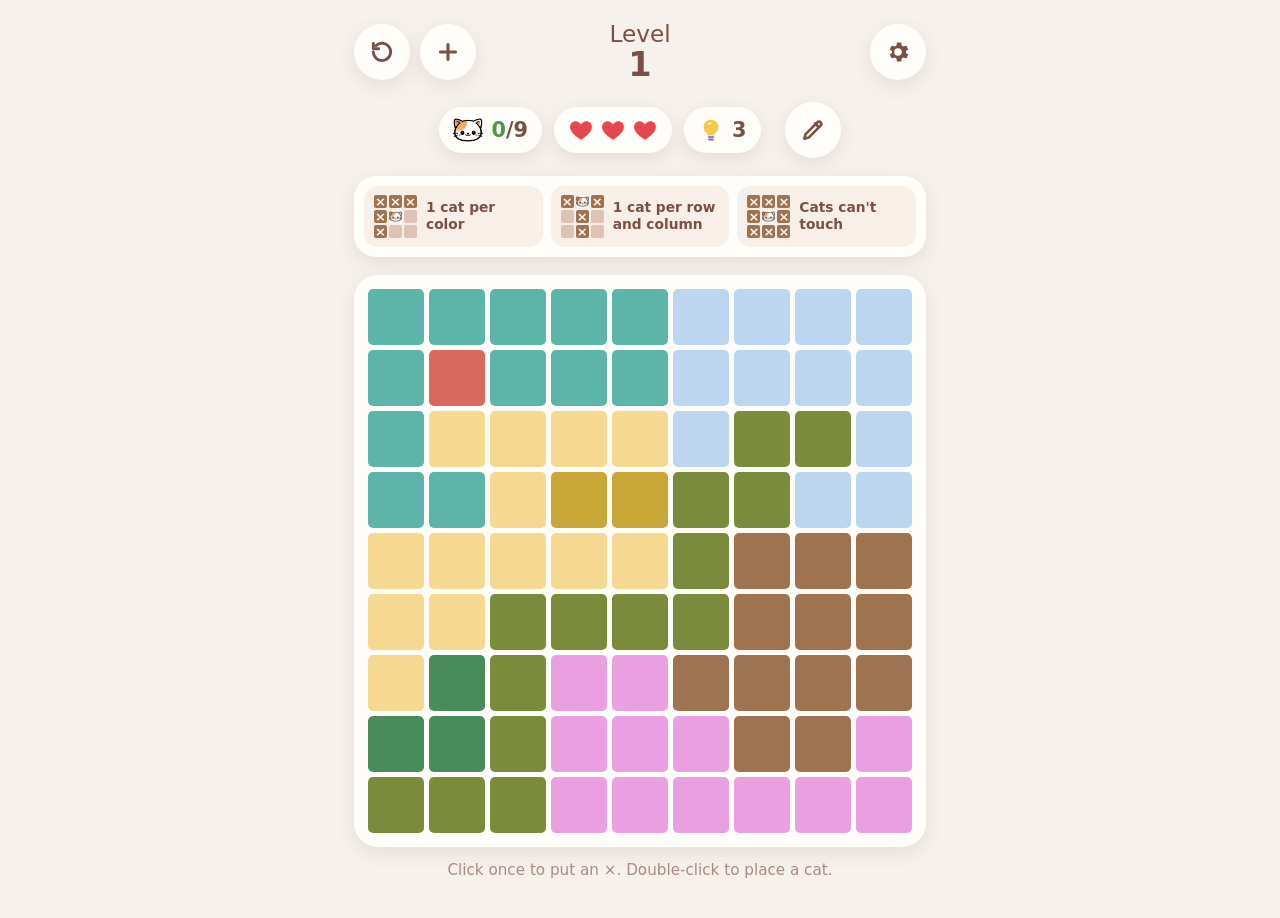
==== commit c58359f6: "kweens: desaturate faded (locked) squares so pale colours stay distinct; v1.3.4 The auto-× "locked" " ====
--- a/kweens/index.html
+++ b/kweens/index.html
@@ -167,9 +167,11 @@
     pointer-events: none;
   }
   .cell[data-st="w"] svg.x { color: var(--bad); filter: drop-shadow(0 0 2px #fff) drop-shadow(0 0 1px #fff); }
-  /* Squares a cat already ruled out (auto ×) get a faded background, so they read as
-     locked/"for sure" vs. the tentative ×s you place yourself. The × itself stays crisp. */
-  .cell[data-st="xa"] { background: color-mix(in srgb, var(--c) 50%, transparent); cursor: default; }
+  /* Squares a cat already ruled out (auto ×) get a muted background, so they read as
+     locked/"for sure" vs. the tentative ×s you place yourself. The × itself stays crisp.
+     We mix toward a warm grey (not toward transparent) so pale colours desaturate visibly
+     instead of just lightening — otherwise a faded pale blue looks like a real pale blue. */
+  .cell[data-st="xa"] { background: color-mix(in srgb, var(--c) 45%, #cbbfb4); cursor: default; }
   @media (hover: hover) { .cell[data-st="xa"]:hover { filter: none; } }
 
   /* Pencil marks: small sudoku-style notes tucked in the top-right corner. They stay
@@ -792,7 +794,7 @@
   ["#d9695f", "brick red"], ["#bcd6ef", "powder blue"], ["#7a8b3c", "olive"], ["#3f6fa8", "navy"],
 ];
 // Bump this whenever you ship a change.
-const VERSION = "1.3.3";
+const VERSION = "1.3.4";
 const DIFFICULTY = {
   easy:   { label: "Easy",   min: 8,  max: 10 },
   medium: { label: "Medium", min: 11, max: 12 },
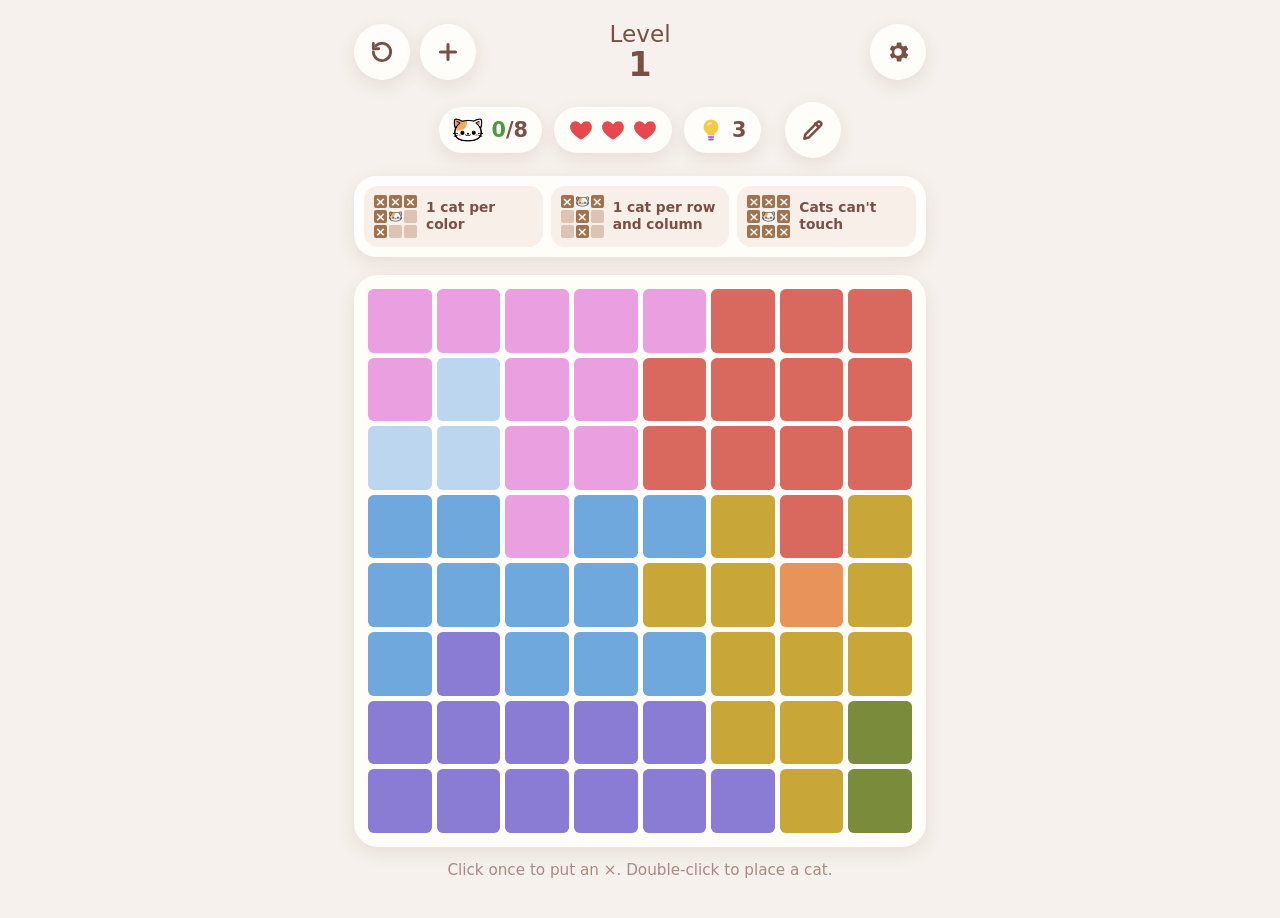
==== commit 98dfa80a: "kweens: split index.html into styles.css, generate.js, game.js Move the inline <style> and the two <" ====
--- a/kweens/index.html
+++ b/kweens/index.html
@@ -4,400 +4,7 @@
 <meta charset="UTF-8">
 <meta name="viewport" content="width=device-width, initial-scale=1, viewport-fit=cover">
 <title>Kweens</title>
-<style>
-  :root {
-    --bg: #f6f1ec;
-    --card: #fffdfa;
-    --tile: #f7efe8;
-    --ink: #7a4f45;
-    --ink-soft: #a88a80;
-    --good: #4c9a3f;
-    --bad: #d8453b;
-    --heart: #e5484d;
-    --gold: #f0b429;
-    --pencil: #6b6b74;
-    --shadow: 0 6px 18px rgba(122, 79, 69, 0.12);
-  }
-
-  * { box-sizing: border-box; }
-
-  html, body {
-    margin: 0;
-    background: var(--bg);
-    color: var(--ink);
-    font-family: ui-rounded, "SF Pro Rounded", "Nunito", "Varela Round", system-ui, -apple-system, "Segoe UI", sans-serif;
-    -webkit-tap-highlight-color: transparent;
-  }
-
-  body { min-height: 100dvh; display: flex; justify-content: center; }
-
-  .app {
-    width: 100%;
-    max-width: 600px;
-    padding: 20px 14px 36px;
-    display: flex;
-    flex-direction: column;
-    align-items: center;
-    gap: 18px;
-  }
-
-  button { font: inherit; color: inherit; }
-
-  :focus-visible { outline: 3px solid var(--ink); outline-offset: 2px; }
-
-  /* ---------- Header ---------- */
-  header {
-    width: 100%;
-    display: grid;
-    grid-template-columns: 1fr auto 1fr;
-    gap: 8px;
-    align-items: center;
-  }
-
-  .round {
-    width: 56px; height: 56px;
-    border-radius: 50%;
-    border: 0;
-    background: var(--card);
-    box-shadow: var(--shadow);
-    display: grid; place-items: center;
-    cursor: pointer;
-  }
-  .round svg { width: 26px; height: 26px; }
-  .header-left { display: flex; gap: 10px; justify-self: start; }
-  #settingsBtn { justify-self: end; }
-
-  .stats { display: flex; justify-content: center; gap: clamp(28px, 10vw, 64px); text-align: center; }
-  .stat-label { font-size: clamp(1.1rem, 4.6vw, 1.45rem); font-weight: 500; }
-  .stat-value {
-    font-size: clamp(1.6rem, 7vw, 2.1rem);
-    font-weight: 800;
-    line-height: 1.1;
-    font-variant-numeric: tabular-nums;
-    display: inline-block;
-  }
-  .bump { animation: bump 0.35s ease; }
-  @keyframes bump { 40% { transform: scale(1.18); } }
-
-  /* ---------- Pills ---------- */
-  .pills { display: flex; gap: 12px; flex-wrap: wrap; align-items: center; }
-  /* Grows to fill the row, pushing the pencil toggle out to the right edge:
-     (cats | hearts | hint)  [spacer]  (pencil) */
-  .pills-spacer { flex: 1 1 0; min-width: 0; }
-  .pill {
-    background: var(--card);
-    border-radius: 999px;
-    padding: 6px 14px;
-    min-height: 46px;
-    display: flex; align-items: center; gap: 8px;
-    box-shadow: var(--shadow);
-  }
-  .pill .cat-icon { width: 30px; height: 30px; }
-  .count { font-size: 1.3rem; font-weight: 800; font-variant-numeric: tabular-nums; }
-  .count .placed { color: var(--good); }
-  .hearts { display: flex; gap: 6px; }
-  .heart { width: 26px; height: 26px; transition: transform 0.2s, opacity 0.3s; }
-  .heart path { fill: var(--heart); transition: fill 0.3s; }
-  .heart.lost { opacity: 0.55; }
-  .heart.lost path { fill: #dccfc7; }
-
-  /* ---------- Rules ---------- */
-  .rules {
-    width: 100%;
-    background: var(--card);
-    border-radius: 22px;
-    padding: 10px;
-    display: grid;
-    grid-template-columns: repeat(3, 1fr);
-    gap: 8px;
-    box-shadow: var(--shadow);
-  }
-  .rule {
-    background: var(--tile);
-    border-radius: 14px;
-    padding: 9px 10px;
-    display: flex; align-items: center; gap: 9px;
-    font-size: 0.86rem;
-    font-weight: 600;
-    line-height: 1.25;
-  }
-  .mini { display: grid; grid-template-columns: repeat(3, 13px); gap: 2px; flex: none; }
-  .mini span { width: 13px; height: 13px; border-radius: 2px; background: #dcc3b3; display: grid; place-items: center; }
-  .mini span.x { background: #a07350; }
-  .mini span.x::before { content: "×"; color: #fff8f2; font-size: 13px; line-height: 1; font-weight: 700; }
-  .mini span.q { background: #fffaf2; }
-  .mini span.q svg { width: 13px; height: 13px; }
-
-  /* ---------- Board ---------- */
-  .board-wrap {
-    width: 100%;
-    background: var(--card);
-    border-radius: 24px;
-    padding: clamp(8px, 2.4vw, 14px);
-    box-shadow: var(--shadow);
-    transition: box-shadow 0.2s;
-  }
-  /* While pencil mode is on, ring the board so it's clear taps are just leaving notes. */
-  .board-wrap:has(.board.pencil-on) { box-shadow: 0 0 0 3px var(--pencil), var(--shadow); }
-  .board {
-    display: grid;
-    grid-template-columns: repeat(var(--n, 8), 1fr);
-    gap: var(--gap, 5px);
-    touch-action: none;
-    user-select: none;
-    -webkit-user-select: none;
-  }
-  .cell {
-    position: relative;
-    aspect-ratio: 1;
-    border: 0;
-    padding: 0;
-    border-radius: 9%;
-    background: var(--c);
-    cursor: pointer;
-    display: grid; place-items: center;
-    transition: filter 0.15s;
-  }
-  @media (hover: hover) { .cell:hover { filter: brightness(1.07); } }
-
-  /* One × style everywhere. */
-  .cell svg.x {
-    width: 84%; height: 84%;
-    color: #fffaf3;
-    pointer-events: none;
-  }
-  .cell[data-st="w"] svg.x { color: var(--bad); filter: drop-shadow(0 0 2px #fff) drop-shadow(0 0 1px #fff); }
-  /* Squares a cat already ruled out (auto ×) get a muted background, so they read as
-     locked/"for sure" vs. the tentative ×s you place yourself. The × itself stays crisp.
-     We mix toward a warm grey (not toward transparent) so pale colours desaturate visibly
-     instead of just lightening — otherwise a faded pale blue looks like a real pale blue. */
-  .cell[data-st="xa"] { background: color-mix(in srgb, var(--c) 45%, #cbbfb4); cursor: default; }
-  @media (hover: hover) { .cell[data-st="xa"]:hover { filter: none; } }
-
-  /* Pencil marks: small sudoku-style notes tucked in the top-right corner. They stay
-     visible after you leave pencil mode, but a real cat/× on the same cell hides them. */
-  .pmark {
-    position: absolute; top: 4%; right: 4%;
-    width: 40%; height: 40%;
-    display: grid; place-items: center;
-    pointer-events: none;
-    animation: pop 0.25s cubic-bezier(.3, 1.6, .5, 1);
-  }
-  .pmark svg { width: 100%; height: 100%; }
-  .pmark.px { color: var(--pencil); }
-  .pmark.px svg { filter: drop-shadow(0 0 1.5px rgba(255, 255, 255, 0.95)); }
-  .pmark.pq { filter: drop-shadow(0 1px 1px rgba(0, 0, 0, 0.25)); }
-
-  .queen {
-    position: absolute;
-    inset: 5%;
-    border-radius: 50%;
-    display: grid; place-items: center;
-    pointer-events: none;
-    filter: drop-shadow(0 2px 1px rgba(0, 0, 0, 0.22));
-    animation: pop 0.32s cubic-bezier(.3, 1.6, .5, 1);
-  }
-  .queen svg { width: 100%; height: 100%; }
-  @keyframes pop { from { transform: scale(0.2); opacity: 0; } }
-
-  .cell.shake { animation: shake 0.4s; }
-  @keyframes shake {
-    20% { transform: translateX(-4px); } 40% { transform: translateX(4px); }
-    60% { transform: translateX(-3px); } 80% { transform: translateX(2px); }
-  }
-
-  .cell.flash { animation: flash 1.2s ease; }
-  @keyframes flash { 30%, 60% { filter: brightness(1.28) saturate(1.1); } }
-
-  .cell.hinted .queen { box-shadow: 0 0 0 3px var(--gold); }
-
-  .cheer .queen { animation: cheer 0.6s ease both; animation-delay: var(--d, 0ms); }
-  @keyframes cheer { 40% { transform: translateY(-22%) scale(1.12); } }
-
-  .status {
-    min-height: 1.4em;
-    margin: -4px 0 0;
-    font-size: 0.95rem;
-    color: var(--ink-soft);
-    text-align: center;
-    max-width: 44ch;
-  }
-
-  /* ---------- Hint pill ---------- */
-  button.pill { border: 0; cursor: pointer; transition: transform 0.1s, opacity 0.2s; }
-  button.pill:active { transform: scale(0.95); }
-  button.pill:disabled { cursor: not-allowed; opacity: 0.45; }
-  .hint-icon { width: 26px; height: 26px; }
-
-  /* ---------- Dialogs ---------- */
-  dialog {
-    border: 0;
-    border-radius: 26px;
-    padding: 28px 24px 24px;
-    width: min(360px, calc(100% - 40px));
-    background: var(--card);
-    color: var(--ink);
-    text-align: center;
-    box-shadow: 0 20px 60px rgba(90, 60, 50, 0.3);
-  }
-  dialog::backdrop { background: rgba(90, 60, 50, 0.35); }
-  dialog h2 { margin: 0 0 6px; font-size: 1.7rem; font-weight: 800; }
-  dialog p { margin: 0 0 18px; line-height: 1.45; color: var(--ink-soft); }
-  .actions { display: grid; gap: 10px; }
-  .help {
-    text-align: left;
-    background: var(--tile);
-    border-radius: 16px;
-    padding: 14px 16px;
-    margin: 0 0 16px;
-  }
-  .help h3 { margin: 0 0 8px; font-size: 1.05rem; font-weight: 800; }
-  .help dl { margin: 0; display: grid; grid-template-columns: auto 1fr; gap: 6px 12px; line-height: 1.35; }
-  .help dt { font-weight: 800; white-space: nowrap; }
-  .help dd { margin: 0; color: var(--ink-soft); font-weight: 600; font-size: 0.95rem; }
-  .history-row {
-    display: flex; align-items: center; justify-content: space-between; gap: 12px;
-    text-align: left;
-    background: var(--tile); border-radius: 16px; padding: 14px 16px; margin-bottom: 16px;
-  }
-  .history-row strong { display: block; font-weight: 800; }
-  .history-row span { color: var(--ink-soft); font-weight: 600; font-size: 0.95rem; }
-  .btn.small { flex: none; padding: 10px 14px; font-size: 0.95rem; background: #efe4dc; color: var(--ink); }
-  .btn.small.armed { background: var(--bad); color: #fff; }
-  .new-wrap { position: relative; }
-  .menu {
-    position: absolute;
-    top: calc(100% + 8px);
-    left: 0;
-    z-index: 20;
-    width: max-content;
-    max-width: calc(100vw - 32px);
-    padding: 6px;
-    border-radius: 18px;
-    background: var(--card);
-    box-shadow: 0 12px 32px rgba(90, 60, 50, 0.22);
-    display: grid;
-    gap: 2px;
-    animation: drop 0.14s ease-out;
-    transform-origin: top left;
-  }
-  @keyframes drop { from { opacity: 0; transform: translateY(-4px) scale(0.98); } }
-  .menu-item {
-    display: grid;
-    grid-template-columns: 20px 1fr auto;
-    align-items: center;
-    gap: 8px;
-    width: 100%;
-    padding: 11px 12px;
-    border: 0;
-    border-radius: 12px;
-    background: none;
-    cursor: pointer;
-    text-align: left;
-  }
-  .menu-item:hover, .menu-item:focus-visible { background: var(--tile); }
-  .menu-item strong { font-weight: 800; font-size: 1.05rem; }
-  .menu-item span { color: var(--ink-soft); font-weight: 700; font-size: 0.9rem; font-variant-numeric: tabular-nums; white-space: nowrap; }
-  .menu-item svg { width: 18px; height: 18px; visibility: hidden; }
-  .menu-item[aria-checked="true"] svg { visibility: visible; }
-  #newBtn[aria-expanded="true"] { background: var(--ink); color: #fff8f2; }
-  #pencilBtn[aria-pressed="true"] { background: var(--pencil); color: #fff8f2; }
-  .version { margin: 14px 0 0; font-size: 0.85rem; font-weight: 600; color: var(--ink-soft); }
-  #settingsDlg { max-height: calc(100dvh - 32px); overflow-y: auto; }
-  .btn {
-    border: 0;
-    border-radius: 999px;
-    padding: 14px 22px;
-    font-weight: 800;
-    font-size: 1.05rem;
-    cursor: pointer;
-    background: var(--ink);
-    color: #fff8f2;
-  }
-  .btn.secondary { background: #efe4dc; color: var(--ink); }
-
-  .toggle-row {
-    display: flex; align-items: center; justify-content: space-between; gap: 16px;
-    text-align: left; font-weight: 600;
-    background: var(--tile); border-radius: 16px; padding: 14px 16px; margin-bottom: 16px;
-  }
-  .switch {
-    appearance: none; -webkit-appearance: none;
-    flex: none;
-    width: 50px; height: 30px; border-radius: 999px;
-    background: #dccfc7; position: relative; cursor: pointer; transition: background 0.2s; margin: 0;
-  }
-  .switch::after {
-    content: ""; position: absolute; top: 3px; left: 3px;
-    width: 24px; height: 24px; border-radius: 50%; background: #fff;
-    box-shadow: 0 1px 3px rgba(0, 0, 0, 0.2); transition: transform 0.2s;
-  }
-  .switch:checked { background: var(--good); }
-  .switch:checked::after { transform: translateX(20px); }
-
-  /* ---------- Color test page (#colors) ---------- */
-  [hidden] { display: none !important; }
-  .lab { width: 100%; max-width: 1100px; padding: 24px 16px 56px; }
-  .lab h1 { font-size: 2rem; font-weight: 800; margin: 0 0 4px; }
-  .lab h2 { font-size: 1.3rem; font-weight: 800; margin: 36px 0 4px; }
-  .lab .note { color: var(--ink-soft); margin: 0 0 14px; max-width: 64ch; line-height: 1.45; font-weight: 600; }
-  .lab .back { color: var(--ink); font-weight: 800; }
-  .lab-bar { display: flex; flex-wrap: wrap; gap: 10px; align-items: center; margin-top: 16px; }
-  .lab-bar label {
-    display: flex; align-items: center; gap: 8px;
-    background: var(--card); padding: 8px 14px; border-radius: 999px;
-    box-shadow: var(--shadow); font-weight: 700;
-  }
-  .lab-bar select { font: inherit; color: inherit; border: 0; background: var(--tile); border-radius: 8px; padding: 4px 6px; }
-  .lab-bar input[type="range"] { accent-color: var(--ink); }
-  .lab-bar output { min-width: 2ch; font-variant-numeric: tabular-nums; }
-  .lab .btn { padding: 10px 18px; font-size: 0.95rem; }
-  .lab .cell { cursor: default; }
-  .swatches { display: grid; grid-template-columns: repeat(auto-fill, minmax(170px, 1fr)); gap: 12px; }
-  .swatch { background: var(--card); border-radius: 16px; padding: 12px; box-shadow: var(--shadow); }
-  .swatch .tiles { display: grid; grid-template-columns: repeat(4, 1fr); gap: 3px; margin-bottom: 10px; }
-  .swatch .meta { display: flex; align-items: center; justify-content: space-between; gap: 8px; font-weight: 800; }
-  .swatch .hex { display: block; color: var(--ink-soft); font-size: 0.85rem; font-weight: 700; }
-  .swatch input[type="color"] { width: 36px; height: 30px; border: 0; padding: 0; background: none; cursor: pointer; flex: none; }
-  .matrix-wrap { overflow-x: auto; background: var(--card); border-radius: 16px; padding: 12px; box-shadow: var(--shadow); }
-  .matrix { border-collapse: separate; border-spacing: 3px; }
-  .matrix th { font-size: 0.78rem; font-weight: 700; color: var(--ink-soft); white-space: nowrap; }
-  .matrix tbody th { text-align: right; padding-right: 6px; }
-  .matrix .dot { display: inline-block; width: 18px; height: 18px; border-radius: 9%; background: var(--c); vertical-align: middle; }
-  .matrix tbody th .dot { margin-left: 6px; }
-  .pair { display: flex; flex-direction: column; align-items: center; gap: 2px; padding: 3px; border-radius: 8px; }
-  .two { display: flex; gap: 3px; }
-  .two span { width: 18px; height: 18px; border-radius: 9%; background: var(--c); }
-  .pair small { font-size: 0.7rem; color: var(--ink-soft); font-weight: 700; font-variant-numeric: tabular-nums; }
-  .pair.warn { background: #fde3df; }
-  .pair.warn small { color: var(--bad); font-weight: 800; }
-  .closest { display: grid; grid-template-columns: repeat(auto-fill, minmax(240px, 1fr)); gap: 10px; }
-  .close-card { background: var(--card); border-radius: 14px; padding: 10px 12px; display: flex; align-items: center; gap: 12px; box-shadow: var(--shadow); font-weight: 700; }
-  .close-card .two span { width: 36px; height: 36px; }
-  .close-card small { display: block; color: var(--ink-soft); font-variant-numeric: tabular-nums; }
-  .close-card.warn small { color: var(--bad); font-weight: 800; }
-
-  @media (max-width: 460px) {
-    .rules { gap: 6px; padding: 8px; }
-    .rule { flex-direction: column; text-align: center; font-size: 0.74rem; padding: 8px 6px; gap: 6px; }
-    .pills { gap: 6px; }
-    .board { gap: var(--gap-sm, 3px); }
-    .round { width: 44px; height: 44px; }
-    .round svg { width: 22px; height: 22px; }
-    .header-left { gap: 8px; }
-    .stats { gap: 20px; }
-    .stat-value { font-size: 1.55rem; }
-    .pill { padding: 5px 11px; min-height: 44px; gap: 6px; }
-    .count { font-size: 1.2rem; }
-    .hint-icon { width: 24px; height: 24px; }
-    .heart { width: 24px; height: 24px; }
-    .pill .cat-icon { width: 28px; height: 28px; }
-  }
-
-  @media (prefers-reduced-motion: reduce) {
-    *, *::before, *::after { animation: none !important; transition: none !important; }
-  }
-</style>
+<link rel="stylesheet" href="styles.css">
 </head>
 <body>
 <main class="app">
@@ -539,926 +146,11 @@
   </defs>
 </svg>
 
-<!-- Guess-free solver: kept in its own file so it's easy to track. Loaded here
-     for main-thread generation, and pulled into the Web Worker via importScripts. -->
+<!-- Puzzle generator and guess-free solver: kept in their own files so they're easy
+     to track. Loaded here for main-thread generation, and pulled into the Web Worker
+     via importScripts (see makeBoard in game.js). -->
 <script src="deduce.js"></script>
-<script id="gen-src">
-// =====================================================================
-//  Puzzle generation (also runs inside a Web Worker, see makeBoard)
-// =====================================================================
-// GEN START
-const DIRS4 = [[1, 0], [-1, 0], [0, 1], [0, -1]];
-const DIRS8 = [[1, 0], [-1, 0], [0, 1], [0, -1], [1, 1], [1, -1], [-1, 1], [-1, -1]];
-
-const rand = n => Math.floor(Math.random() * n);
-function shuffle(a) {
-  for (let i = a.length - 1; i > 0; i--) { const j = rand(i + 1); [a[i], a[j]] = [a[j], a[i]]; }
-  return a;
-}
-const range = n => [...Array(n).keys()];
-const grid = (n, v) => Array.from({ length: n }, () => new Array(n).fill(v));
-
-// A random valid queen layout: one per row & column, none touching.
-function randomQueens(n) {
-  const cols = new Array(n).fill(-1), used = new Array(n).fill(false);
-  (function place(r) {
-    if (r === n) return true;
-    for (const c of shuffle(range(n))) {
-      if (used[c] || (r > 0 && Math.abs(cols[r - 1] - c) <= 1)) continue;
-      cols[r] = c; used[c] = true;
-      if (place(r + 1)) return true;
-      used[c] = false;
-    }
-    return false;
-  })(0);
-  return cols;
-}
-
-// Every board gets a staircase of small colors: one color with exactly 1
-// square, one with 2, one with 3. All other colors end up bigger than these.
-const STAIRCASE = [1, 2, 3];
-
-// Grow n colored regions outward from each queen until the board is full.
-// Region g is seeded at (g, sol[g]), so region g's queen is always in row g.
-// The staircase regions are grown to their exact size first and then frozen.
-function growRegions(n, sol) {
-  const reg = grid(n, -1);
-  const cells = [];
-  for (let r = 0; r < n; r++) { reg[r][sol[r]] = r; cells.push([[r, sol[r]]]); }
-  const fixed = new Array(n).fill(false);
-  const picks = shuffle(range(n)).slice(0, STAIRCASE.length);
-  for (let i = 0; i < picks.length; i++) {
-    const g = picks[i];
-    fixed[g] = true;
-    while (cells[g].length < STAIRCASE[i]) {
-      const frontier = [];
-      for (const [r, c] of cells[g]) for (const [dr, dc] of DIRS4) {
-        const rr = r + dr, cc = c + dc;
-        if (rr >= 0 && rr < n && cc >= 0 && cc < n && reg[rr][cc] === -1) frontier.push([rr, cc]);
-      }
-      if (!frontier.length) return null;
-      const [rr, cc] = frontier[rand(frontier.length)];
-      reg[rr][cc] = g; cells[g].push([rr, cc]);
-    }
-  }
-  const weight = range(n).map(() => 0.2 + Math.random() ** 2 * 2.5); // varied region sizes
-  const active = new Set(range(n).filter(g => !fixed[g]));
-  let remaining = 0;
-  for (const row of reg) for (const g of row) if (g === -1) remaining++;
-  while (remaining > 0) {
-    if (!active.size) return null; // a pocket got walled off; start over
-    let total = 0;
-    for (const g of active) total += weight[g];
-    let x = Math.random() * total, g = -1;
-    for (const k of active) { x -= weight[k]; if (x <= 0) { g = k; break; } }
-    if (g === -1) g = [...active].pop();
-    const frontier = [];
-    for (const [r, c] of cells[g]) {
-      for (const [dr, dc] of DIRS4) {
-        const rr = r + dr, cc = c + dc;
-        if (rr >= 0 && rr < n && cc >= 0 && cc < n && reg[rr][cc] === -1) frontier.push([rr, cc]);
-      }
-    }
-    if (!frontier.length) { active.delete(g); continue; }
-    const [rr, cc] = frontier[rand(frontier.length)];
-    reg[rr][cc] = g; cells[g].push([rr, cc]); remaining--;
-  }
-  return { reg, fixed };
-}
-
-// Find up to `limit` solutions. Always branches on the most constrained
-// row / column / region, which keeps it fast even on 14x14 boards.
-// Returns null if the search runs past its step budget.
-function solve(n, reg, limit = 2, budget = 60000) {
-  let steps = 0;
-  const rowU = new Uint8Array(n), colU = new Uint8Array(n), regU = new Uint8Array(n);
-  const adj = new Uint8Array(n * n);
-  const cur = new Array(n).fill(-1);
-  const out = [];
-  const avail = (r, c) => !rowU[r] && !colU[c] && !regU[reg[r][c]] && !adj[r * n + c];
-  const toggle = (r, c, on) => {
-    const d = on ? 1 : -1, v = on ? 1 : 0;
-    rowU[r] = v; colU[c] = v; regU[reg[r][c]] = v;
-    for (const [dr, dc] of DIRS8) {
-      const rr = r + dr, cc = c + dc;
-      if (rr >= 0 && rr < n && cc >= 0 && cc < n) adj[rr * n + cc] += d;
-    }
-  };
-  (function rec(depth) {
-    if (++steps > budget) return;
-    if (depth === n) { out.push(cur.slice()); return; }
-    const rc = new Int16Array(n), cc = new Int16Array(n), gc = new Int16Array(n);
-    for (let r = 0; r < n; r++) for (let c = 0; c < n; c++) {
-      if (avail(r, c)) { rc[r]++; cc[c]++; gc[reg[r][c]]++; }
-    }
-    let best = Infinity, type = 0, idx = 0;
-    for (let i = 0; i < n; i++) {
-      if (!rowU[i] && rc[i] < best) { best = rc[i]; type = 0; idx = i; }
-      if (!colU[i] && cc[i] < best) { best = cc[i]; type = 1; idx = i; }
-      if (!regU[i] && gc[i] < best) { best = gc[i]; type = 2; idx = i; }
-    }
-    if (best === 0) return;
-    const cand = [];
-    if (type === 0) { for (let c = 0; c < n; c++) if (avail(idx, c)) cand.push([idx, c]); }
-    else if (type === 1) { for (let r = 0; r < n; r++) if (avail(r, idx)) cand.push([r, idx]); }
-    else { for (let r = 0; r < n; r++) for (let c = 0; c < n; c++) if (reg[r][c] === idx && avail(r, c)) cand.push([r, c]); }
-    for (const [r, c] of cand) {
-      toggle(r, c, true); cur[r] = c;
-      rec(depth + 1);
-      toggle(r, c, false); cur[r] = -1;
-      if (out.length >= limit || steps > budget) return;
-    }
-  })(0);
-  return steps > budget ? null : out;
-}
-
-function regionConnected(n, reg, g, sol) {
-  let total = 0;
-  for (let r = 0; r < n; r++) for (let c = 0; c < n; c++) if (reg[r][c] === g) total++;
-  const seen = new Set([g * n + sol[g]]);
-  const stack = [[g, sol[g]]];
-  while (stack.length) {
-    const [r, c] = stack.pop();
-    for (const [dr, dc] of DIRS4) {
-      const rr = r + dr, cc = c + dc, k = rr * n + cc;
-      if (rr >= 0 && rr < n && cc >= 0 && cc < n && reg[rr][cc] === g && !seen.has(k)) { seen.add(k); stack.push([rr, cc]); }
-    }
-  }
-  return seen.size === total;
-}
-
-// Break an unwanted alternate solution: take one of its queen squares and hand
-// it (plus a path to the region's edge, and any piece that gets cut off) to a
-// neighboring region. That region now holds two of its queens, so it dies,
-// while the intended solution is untouched.
-function repair(n, reg, sol, alt, fixed) {
-  const rows = shuffle(range(n).filter(r => alt[r] !== sol[r]));
-  for (const r of rows) {
-    const c = alt[r], g = reg[r][c], seed = g * n + sol[g];
-    if (fixed[g]) continue;
-    const prev = new Map([[r * n + c, -1]]), q = [r * n + c];
-    let end = -1, target = -1;
-    for (let qi = 0; qi < q.length && end < 0; qi++) {
-      const k = q[qi], kr = (k / n) | 0, kc = k % n;
-      for (const [dr, dc] of shuffle(DIRS4.slice())) {
-        const rr = kr + dr, cc = kc + dc, kk = rr * n + cc;
-        if (rr < 0 || rr >= n || cc < 0 || cc >= n) continue;
-        if (reg[rr][cc] !== g) {
-          if (fixed[reg[rr][cc]]) continue;
-          end = k; target = reg[rr][cc]; break;
-        }
-        if (kk !== seed && !prev.has(kk)) { prev.set(kk, k); q.push(kk); }
-      }
-    }
-    if (end < 0) continue;
-    for (let k = end; k !== -1; k = prev.get(k)) reg[(k / n) | 0][k % n] = target;
-    const keep = new Set([seed]), stack = [seed];
-    while (stack.length) {
-      const k = stack.pop(), kr = (k / n) | 0, kc = k % n;
-      for (const [dr, dc] of DIRS4) {
-        const rr = kr + dr, cc = kc + dc, kk = rr * n + cc;
-        if (rr >= 0 && rr < n && cc >= 0 && cc < n && reg[rr][cc] === g && !keep.has(kk)) { keep.add(kk); stack.push(kk); }
-      }
-    }
-    for (let rr = 0; rr < n; rr++) for (let cc = 0; cc < n; cc++) {
-      if (reg[rr][cc] === g && !keep.has(rr * n + cc)) reg[rr][cc] = target;
-    }
-    return true;
-  }
-  return false;
-}
-
-// Even out region sizes: shift border squares from big regions to smaller
-// neighbors, keeping a change only if the board still has exactly one solution.
-function rebalance(n, reg, sol, tries, fixed) {
-  const minFree = Math.max(...STAIRCASE) + 1;
-  for (let t = 0; t < tries; t++) {
-    const size = new Array(n).fill(0);
-    for (const row of reg) for (const g of row) size[g]++;
-    let best = null, bestGain = 1;
-    for (let s = 0; s < 40; s++) {
-      const r = rand(n), c = rand(n), a = reg[r][c];
-      if (sol[r] === c || fixed[a]) continue;
-      const [dr, dc] = DIRS4[rand(4)], rr = r + dr, cc = c + dc;
-      if (rr < 0 || rr >= n || cc < 0 || cc >= n) continue;
-      const b = reg[rr][cc];
-      if (b === a || fixed[b] || size[a] <= minFree) continue;
-      // Colors smaller than the staircase get top priority.
-      const gain = size[a] - size[b] + (size[b] < minFree ? 1000 : 0);
-      if (gain > bestGain) { bestGain = gain; best = [r, c, a, b]; }
-    }
-    if (!best) continue;
-    const [r, c, a, b] = best;
-    reg[r][c] = b;
-    if (!regionConnected(n, reg, a, sol) || solve(n, reg, 2)?.length !== 1) reg[r][c] = a;
-  }
-}
-
-// Build a board with exactly one solution and the 1-2-3 staircase.
-function generate(n) {
-  const minFree = Math.max(...STAIRCASE) + 1;
-  for (let attempt = 0; attempt < 40; attempt++) {
-    const sol = randomQueens(n);
-    const grown = growRegions(n, sol);
-    if (!grown) continue;
-    const { reg, fixed } = grown;
-    for (let it = 0; it < 300; it++) {
-      const sols = solve(n, reg, 2);
-      if (!sols) break;
-      if (sols.length === 1) {
-        rebalance(n, reg, sol, 15 * n, fixed);
-        const size = new Array(n).fill(0);
-        for (const row of reg) for (const g of row) size[g]++;
-        // Only keep boards that are (a) staircase-shaped and (b) solvable by pure
-        // deduction — no guessing. deduceSolvable comes from deduce.js.
-        if (size.every((sz, g) => fixed[g] || sz >= minFree) && deduceSolvable(n, reg)) return { regions: reg, solution: sol };
-        break;
-      }
-      const alt = sols.find(s => s.some((c, r) => c !== sol[r]));
-      if (!alt || !repair(n, reg, sol, alt, fixed)) break;
-    }
-  }
-  return null;
-}
-// GEN END
-</script>
-
-<script>
-// =====================================================================
-//  Game
-// =====================================================================
-const PALETTE = [
-  ["#8a7bd4", "purple"], ["#a07350", "brown"], ["#c8a637", "mustard"], ["#f5d990", "butter yellow"],
-  ["#eaa0e0", "orchid"], ["#9dd486", "mint"], ["#488c5c", "forest green"], ["#c67592", "rose"],
-  ["#6fa8dc", "sky blue"], ["#e8935a", "tangerine"], ["#5bb5a8", "teal"], ["#b5ada1", "stone"],
-  ["#d9695f", "brick red"], ["#bcd6ef", "powder blue"], ["#7a8b3c", "olive"], ["#3f6fa8", "navy"],
-];
-// Bump this whenever you ship a change.
-const VERSION = "1.3.4";
-const DIFFICULTY = {
-  easy:   { label: "Easy",   min: 8,  max: 10 },
-  medium: { label: "Medium", min: 11, max: 12 },
-  hard:   { label: "Hard",   min: 13, max: 14 },
-};
-const DEFAULT_DIFFICULTY = "easy";
-const MAX_LIVES = 3, MAX_HINTS = 3;
-const TOUCH = matchMedia("(hover: none)").matches;
-const TAP = TOUCH ? "Tap" : "Click", DTAP = TOUCH ? "Double-tap" : "Double-click";
-const DEFAULT_MSG = `${TAP} once to put an ×. ${DTAP} to place a cat.`;
-const DOUBLE_MS = 400;
-const reducedMotion = matchMedia("(prefers-reduced-motion: reduce)").matches;
-
-const S = {
-  level: 1,
-  n: 8, reg: null, sol: null, colors: null,
-  queen: null, mark: null,          // mark: 0 none, 1 crossed out, 2 wrong guess
-  auto: null,                       // auto[r][c]: true when that × was placed for you (not tentative)
-  pencil: false,                    // pencil mode: taps leave small corner notes instead of real marks
-  pQueen: null, pMark: null,        // pencil layer: pQueen[r][c] = tentative cat, pMark[r][c] = tentative × (0/1)
-  pAuto: null,                      // pAuto[r][c]: pencil × auto-derived from pencil cats (vs. one you drew)
-  lives: MAX_LIVES, hints: MAX_HINTS, placed: 0, over: false,
-  autoMark: true, difficulty: DEFAULT_DIFFICULTY,
-};
-let cells = [];
-
-const $ = id => document.getElementById(id);
-const boardEl = $("board");
-
-const X_SVG = '<svg class="x" viewBox="0 0 24 24" fill="none" stroke="currentColor" stroke-width="2.6" stroke-linecap="round"><path d="M4.5 4.5l15 15M19.5 4.5l-15 15"/></svg>';
-const QUEEN_HTML = '<span class="queen"><svg viewBox="0 0 64 64"><use href="#cat"/></svg></span>';
-const PMARK_QUEEN = '<span class="pmark pq"><svg viewBox="0 0 64 64"><use href="#cat"/></svg></span>';
-const PMARK_X = '<span class="pmark px"><svg viewBox="0 0 24 24" fill="none" stroke="currentColor" stroke-width="3" stroke-linecap="round"><path d="M4.5 4.5l15 15M19.5 4.5l-15 15"/></svg></span>';
-const HEART_SVG = '<svg class="heart" viewBox="0 0 24 24" aria-hidden="true"><path d="M12 21s-7.6-4.6-9.6-9.3C.9 8 3.2 4 7 4c2.1 0 3.8 1.2 5 3 1.2-1.8 2.9-3 5-3 3.8 0 6.1 4 4.6 7.7C19.6 16.4 12 21 12 21z"/></svg>';
-const MINI_CAT = '<svg viewBox="0 0 64 64"><use href="#cat"/></svg>';
-
-// ---------- Saved progress ----------
-// Your level, difficulty and the auto-× setting are kept in localStorage. If storage is blocked, the game still works; it
-// just won't remember anything between visits.
-const STORE_KEY = "kweens-progress";
-const OLD_STORE_KEY = "queens-cats-progress"; // from before the rename
-const store = {
-  load() {
-    try { return JSON.parse(localStorage.getItem(STORE_KEY) || localStorage.getItem(OLD_STORE_KEY)) || {}; }
-    catch (e) { return {}; }
-  },
-  save(data) { try { localStorage.setItem(STORE_KEY, JSON.stringify(data)); } catch (e) {} },
-};
-function saveProgress(level = S.level) {
-  store.save({ level, difficulty: S.difficulty, autoMark: S.autoMark });
-}
-function loadProgress() {
-  const saved = store.load();
-  S.level = Number.isInteger(saved.level) && saved.level > 0 ? saved.level : 1;
-  if (typeof saved.autoMark === "boolean") S.autoMark = saved.autoMark;
-  if (DIFFICULTY[saved.difficulty]) S.difficulty = saved.difficulty;
-  $("autoMark").checked = S.autoMark;
-}
-
-// ---------- Board lifecycle ----------
-// Big boards can take a moment to generate, so it happens in a background
-// worker, and the next board is always being prepared while you play.
-let worker = null, jobId = 0;
-const pending = new Map();
-
-function generateHere(n) {
-  let p = null;
-  while (!p) p = generate(n);
-  return p;
-}
-
-try {
-  // The worker needs the guess-free solver too; importScripts needs an absolute URL.
-  const deduceURL = new URL("deduce.js", document.baseURI).href;
-  const src = "importScripts(" + JSON.stringify(deduceURL) + ");\n" +
-    document.getElementById("gen-src").textContent +
-    "\nself.onmessage = e => { let p = null; while (!p) p = generate(e.data.n); self.postMessage({ id: e.data.id, puzzle: p }); };";
-  worker = new Worker(URL.createObjectURL(new Blob([src], { type: "text/javascript" })));
-  worker.onmessage = e => {
-    const job = pending.get(e.data.id);
-    if (job) { pending.delete(e.data.id); job.resolve({ n: job.n, ...e.data.puzzle }); }
-  };
-  worker.onerror = () => {
-    // Workers unavailable: finish any queued jobs on the main thread.
-    worker = null;
-    for (const [id, job] of pending) { pending.delete(id); job.resolve({ n: job.n, ...generateHere(job.n) }); }
-  };
-} catch (err) {
-  worker = null;
-}
-
-function makeBoard(n) {
-  return new Promise(resolve => {
-    if (!worker) { setTimeout(() => resolve({ n, ...generateHere(n) }), 30); return; }
-    const id = ++jobId;
-    pending.set(id, { n, resolve });
-    worker.postMessage({ id, n });
-  });
-}
-
-// One board per difficulty is kept ready, so switching is instant too.
-const ready = {};
-function prefetch(d) {
-  if (!ready[d]) {
-    const { min, max } = DIFFICULTY[d];
-    ready[d] = makeBoard(min + rand(max - min + 1));
-  }
-}
-
-let busy = false, queued = null;
-
-async function startNewBoard(d = S.difficulty) {
-  if (busy) { queued = d; return; }
-  busy = true;
-  S.difficulty = d;
-  boardEl.classList.remove("cheer");
-  boardEl.setAttribute("aria-busy", "true");
-  boardEl.style.opacity = "0.35";
-  setStatus("Building a new board…");
-  prefetch(d);
-  const puzzle = await ready[d];
-  ready[d] = null;
-  prefetch(d); // the current difficulty goes to the front of the queue
-  for (const other of Object.keys(DIFFICULTY)) prefetch(other);
-  S.n = puzzle.n;
-  S.reg = puzzle.regions;
-  S.sol = puzzle.solution;
-  S.colors = shuffle(PALETTE.slice()).slice(0, S.n);
-  boardEl.style.opacity = "";
-  boardEl.removeAttribute("aria-busy");
-  busy = false;
-  resetBoard();
-  if (queued) { const next = queued; queued = null; startNewBoard(next); }
-}
-
-function resetBoard() {
-  S.queen = grid(S.n, false);
-  S.mark = grid(S.n, 0);
-  S.auto = grid(S.n, false);
-  S.pQueen = grid(S.n, false);
-  S.pMark = grid(S.n, 0);
-  S.pAuto = grid(S.n, false);
-  S.pencil = false;
-  $("pencilBtn").setAttribute("aria-pressed", "false");
-  boardEl.classList.remove("pencil-on");
-  S.lives = MAX_LIVES;
-  S.hints = MAX_HINTS;
-  S.placed = 0;
-  S.over = false;
-  buildBoard();
-  renderAll();
-  setStatus(DEFAULT_MSG);
-}
-
-function buildBoard() {
-  const n = S.n;
-  boardEl.innerHTML = "";
-  boardEl.style.setProperty("--n", n);
-  boardEl.style.setProperty("--gap", n <= 9 ? "5px" : n <= 12 ? "4px" : "3px");
-  boardEl.style.setProperty("--gap-sm", n <= 9 ? "3px" : n <= 12 ? "2.5px" : "2px");
-  boardEl.setAttribute("aria-label", `${n} by ${n} board`);
-  cells = grid(n, null);
-  const frag = document.createDocumentFragment();
-  for (let r = 0; r < n; r++) {
-    for (let c = 0; c < n; c++) {
-      const [hex] = S.colors[S.reg[r][c]];
-      const b = document.createElement("button");
-      b.className = "cell";
-      b.dataset.r = r; b.dataset.c = c; b.dataset.st = "";
-      b.tabIndex = -1;
-      b.style.setProperty("--c", hex);
-      cells[r][c] = b;
-      frag.appendChild(b);
-    }
-  }
-  boardEl.appendChild(frag);
-}
-
-// ---------- Rendering ----------
-function computeBlocked(queen = S.queen) {
-  const n = S.n, b = grid(n, false);
-  for (let r = 0; r < n; r++) for (let c = 0; c < n; c++) {
-    if (!queen[r][c]) continue;
-    const g = S.reg[r][c];
-    for (let k = 0; k < n; k++) { b[r][k] = true; b[k][c] = true; }
-    for (let rr = 0; rr < n; rr++) for (let cc = 0; cc < n; cc++) if (S.reg[rr][cc] === g) b[rr][cc] = true;
-    for (const [dr, dc] of DIRS8) {
-      const rr = r + dr, cc = c + dc;
-      if (rr >= 0 && rr < n && cc >= 0 && cc < n) b[rr][cc] = true;
-    }
-  }
-  return b;
-}
-
-function renderCell(r, c) {
-  const el = cells[r][c];
-  const st = S.queen[r][c] ? "q"
-    : S.mark[r][c] === 2 ? "w"
-    : S.mark[r][c] === 1 ? (S.auto[r][c] ? "xa" : "x") : "";
-  // A real mark always wins the cell; pencil notes only show on an otherwise-empty square.
-  const pen = st ? "" : S.pQueen[r][c] ? "pq" : S.pMark[r][c] === 1 ? "px" : "";
-  if (el.dataset.st !== st || el.dataset.pen !== pen) {
-    el.dataset.st = st;
-    el.dataset.pen = pen;
-    const main = st === "q" ? QUEEN_HTML : st ? X_SVG : "";
-    const note = pen === "pq" ? PMARK_QUEEN : pen === "px" ? PMARK_X : "";
-    el.innerHTML = main + note;
-  }
-  const state = { q: ", cat", w: ", no cat here", x: ", crossed out", xa: ", crossed out", "": "" }[st];
-  const penState = pen === "pq" ? ", pencil cat" : pen === "px" ? ", pencil cross" : "";
-  el.setAttribute("aria-label", `Row ${r + 1}, column ${c + 1}, ${S.colors[S.reg[r][c]][1]}${state}${penState}`);
-}
-
-function renderAll() {
-  for (let r = 0; r < S.n; r++) for (let c = 0; c < S.n; c++) renderCell(r, c);
-  renderHud();
-}
-
-function renderHud() {
-  $("level").textContent = S.level;
-  $("placed").textContent = S.placed;
-  $("total").textContent = S.n;
-  const hearts = $("hearts");
-  if (hearts.children.length !== MAX_LIVES) hearts.innerHTML = HEART_SVG.repeat(MAX_LIVES);
-  [...hearts.children].forEach((h, i) => h.classList.toggle("lost", i >= S.lives));
-  $("livesPill").setAttribute("aria-label", `${S.lives} of ${MAX_LIVES} lives left`);
-  $("hintBadge").textContent = S.hints;
-  $("hintBtn").disabled = S.hints === 0 || S.over;
-  $("hintBtn").setAttribute("aria-label", `Use a hint, ${S.hints} left`);
-}
-
-function bump(el) {
-  el.classList.remove("bump");
-  void el.offsetWidth;
-  el.classList.add("bump");
-}
-
-function replayClass(el, cls) {
-  el.classList.remove(cls);
-  void el.offsetWidth;
-  el.classList.add(cls);
-}
-
-function setStatus(msg) { $("status").textContent = msg; }
-
-// ---------- Moves ----------
-// When the setting is on, every square a new cat rules out gets a regular ×,
-// exactly as if you'd put it there yourself. Turning the setting off leaves
-// existing ×s alone.
-function autoCross() {
-  if (!S.autoMark) return;
-  const blocked = computeBlocked();
-  for (let r = 0; r < S.n; r++) for (let c = 0; c < S.n; c++) {
-    // A cat now rules this square out. Give empty squares a locked ×, and promote your own
-    // hand-drawn × to a locked one too, so it fades along with the rest.
-    if (blocked[r][c] && !S.queen[r][c] && S.mark[r][c] !== 2) { S.mark[r][c] = 1; S.auto[r][c] = true; }
-  }
-}
-
-function placeQueen(r, c) {
-  if (busy || S.over || S.queen[r][c] || S.mark[r][c] === 2 || S.auto[r][c]) return;
-  if (S.sol[r] === c) {
-    S.queen[r][c] = true;
-    S.mark[r][c] = 0;
-    S.placed++;
-    autoCross();
-    renderAll();
-    if (S.placed === S.n) return win();
-    setStatus(`Cat placed. ${S.n - S.placed} to go.`);
-  } else {
-    S.lives--;
-    S.mark[r][c] = 2;
-    renderAll();
-    replayClass(cells[r][c], "shake");
-    const lostHeart = $("hearts").children[S.lives];
-    if (lostHeart) replayClass(lostHeart, "bump");
-    if (S.lives <= 0) return lose();
-    setStatus(`No cat goes there. ${S.lives} ${S.lives === 1 ? "life" : "lives"} left.`);
-  }
-}
-
-function setMark(r, c, value) {
-  // Auto ×s are locked: a cat already ruled the square out, so you can't undo them.
-  if (busy || S.over || S.queen[r][c] || S.mark[r][c] === 2 || S.auto[r][c] || S.mark[r][c] === value) return;
-  S.mark[r][c] = value;
-  renderCell(r, c);
-}
-
-function toggleMark(r, c) {
-  setMark(r, c, S.mark[r][c] === 1 ? 0 : 1);
-}
-
-// ---------- Pencil layer ----------
-// Pencil moves never touch the real board or cost a life; they're tentative corner notes.
-// Re-derive every auto pencil × from the current pencil cats, leaving your hand-drawn ones be.
-function pencilAutoCross() {
-  for (let r = 0; r < S.n; r++) for (let c = 0; c < S.n; c++) {
-    if (S.pAuto[r][c]) { S.pMark[r][c] = 0; S.pAuto[r][c] = false; }
-  }
-  if (!S.autoMark) return;
-  const blocked = computeBlocked(S.pQueen);
-  for (let r = 0; r < S.n; r++) for (let c = 0; c < S.n; c++) {
-    if (blocked[r][c] && !S.pQueen[r][c] && S.pMark[r][c] === 0) { S.pMark[r][c] = 1; S.pAuto[r][c] = true; }
-  }
-}
-
-function pencilSetX(r, c, value) {
-  // Only annotate squares that are still empty for real; a real mark would hide the note anyway.
-  if (busy || S.over || S.queen[r][c] || S.mark[r][c] !== 0 || S.pQueen[r][c] || S.pMark[r][c] === value) return;
-  S.pMark[r][c] = value;
-  S.pAuto[r][c] = false;
-  renderCell(r, c);
-}
-
-function pencilPlaceCat(r, c) {
-  if (busy || S.over || S.queen[r][c] || S.mark[r][c] !== 0) return;
-  if (S.pQueen[r][c]) {
-    S.pQueen[r][c] = false;          // double-tapping a pencil cat clears it
-  } else {
-    S.pQueen[r][c] = true;
-    S.pMark[r][c] = 0;
-    S.pAuto[r][c] = false;
-  }
-  pencilAutoCross();
-  renderAll();
-}
-
-function useHint() {
-  if (busy || S.over || S.hints <= 0) return;
-  // Reveal the cat of the color region with the fewest open squares left.
-  const blocked = computeBlocked();
-  let best = -1, bestCount = Infinity;
-  for (let g = 0; g < S.n; g++) {
-    if (S.queen[g][S.sol[g]]) continue;
-    let count = 0;
-    for (let r = 0; r < S.n; r++) for (let c = 0; c < S.n; c++) {
-      if (S.reg[r][c] === g && !blocked[r][c] && S.mark[r][c] !== 2) count++;
-    }
-    if (count < bestCount) { bestCount = count; best = g; }
-  }
-  if (best < 0) return;
-  const r = best, c = S.sol[best];
-  S.hints--;
-  S.queen[r][c] = true;
-  S.mark[r][c] = 0;
-  S.placed++;
-  autoCross();
-  renderAll();
-  for (let rr = 0; rr < S.n; rr++) for (let cc = 0; cc < S.n; cc++) {
-    if (S.reg[rr][cc] === best) replayClass(cells[rr][cc], "flash");
-  }
-  cells[r][c].classList.add("hinted");
-  if (S.placed === S.n) return win();
-  setStatus(`Hint: that's the ${S.colors[best][1]} cat. ${S.hints} ${S.hints === 1 ? "hint" : "hints"} left.`);
-}
-
-function win() {
-  S.over = true;
-  saveProgress(S.level + 1); // saved right away, even if the page closes before "Next level"
-  renderAll();
-  setStatus("All cats found.");
-
-  if (!reducedMotion) {
-    boardEl.classList.add("cheer");
-    for (let r = 0; r < S.n; r++) cells[r][S.sol[r]].style.setProperty("--d", `${r * 45}ms`);
-  }
-
-  $("winTitle").textContent = `Level ${S.level} cleared`;
-  $("winText").textContent = `You solved a ${S.n}×${S.n} board.`;
-  setTimeout(() => $("winDlg").showModal(), reducedMotion ? 0 : 900 + S.n * 45);
-}
-
-function lose() {
-  S.over = true;
-  renderHud();
-  setStatus("Out of lives.");
-  setTimeout(() => $("loseDlg").showModal(), reducedMotion ? 0 : 500);
-}
-
-// ---------- Input: pointer ----------
-let press = null;
-
-function cellFrom(el) {
-  const cell = el && el.closest ? el.closest(".cell") : null;
-  return cell && boardEl.contains(cell) ? cell : null;
-}
-
-// One click/tap toggles an ×, a second one on the same square soon after
-// places a cat. Dragging after pressing puts × on every square you pass.
-// In pencil mode the same gestures write to the tentative note layer instead.
-let lastTap = null;
-
-const tapCat = (r, c) => (S.pencil ? pencilPlaceCat : placeQueen)(r, c);
-const paintX = (r, c, value) => (S.pencil ? pencilSetX : setMark)(r, c, value);
-const xToggleValue = (r, c) => ((S.pencil ? S.pMark[r][c] : S.mark[r][c]) === 1 ? 0 : 1);
-
-boardEl.addEventListener("pointerdown", e => {
-  const cell = cellFrom(e.target);
-  if (!cell || S.over || busy || e.button > 0) return;
-  const r = +cell.dataset.r, c = +cell.dataset.c;
-  const now = performance.now();
-  if (lastTap && lastTap.r === r && lastTap.c === c && now - lastTap.t < DOUBLE_MS) {
-    lastTap = null;
-    press = null;
-    tapCat(r, c);
-    return;
-  }
-  lastTap = { r, c, t: now };
-  press = { id: e.pointerId, r, c, value: xToggleValue(r, c) };
-  paintX(r, c, press.value);
-});
-
-window.addEventListener("pointermove", e => {
-  if (!press || e.pointerId !== press.id) return;
-  const cell = cellFrom(document.elementFromPoint(e.clientX, e.clientY));
-  if (!cell) return;
-  const r = +cell.dataset.r, c = +cell.dataset.c;
-  if (r === press.r && c === press.c) return;
-  paintX(r, c, press.value);
-  press.r = r; press.c = c;
-  lastTap = null; // a drag is never the first half of a double-click
-});
-
-const endPress = e => { if (press && e.pointerId === press.id) press = null; };
-window.addEventListener("pointerup", endPress);
-window.addEventListener("pointercancel", endPress);
-boardEl.addEventListener("contextmenu", e => e.preventDefault());
-
-// ---------- Buttons & dialogs ----------
-document.querySelectorAll(".tap-word").forEach(el => (el.textContent = TAP));
-document.querySelectorAll(".dtap-word").forEach(el => (el.textContent = DTAP));
-$("hintBtn").addEventListener("click", useHint);
-
-$("pencilBtn").addEventListener("click", () => {
-  S.pencil = !S.pencil;
-  $("pencilBtn").setAttribute("aria-pressed", S.pencil);
-  boardEl.classList.toggle("pencil-on", S.pencil);
-  setStatus(S.pencil
-    ? `Pencil mode: notes only. ${TAP} for a tentative ×, ${DTAP} for a tentative cat.`
-    : DEFAULT_MSG);
-});
-
-function prepNextBoard() {
-  startNewBoard();
-}
-
-// ---------- New board dropdown ----------
-const newMenu = $("newMenu");
-function setMenu(open) {
-  newMenu.hidden = !open;
-  $("newBtn").setAttribute("aria-expanded", open);
-  if (open) {
-    newMenu.querySelectorAll(".menu-item").forEach(b => b.setAttribute("aria-checked", b.dataset.d === S.difficulty));
-  }
-}
-$("newBtn").addEventListener("click", () => setMenu(newMenu.hidden));
-newMenu.querySelectorAll(".menu-item").forEach(b => b.addEventListener("click", () => {
-  setMenu(false);
-  S.difficulty = b.dataset.d;
-  saveProgress();
-  startNewBoard(b.dataset.d);
-}));
-// A tap anywhere else just closes the menu (it doesn't also mark the board).
-document.addEventListener("pointerdown", e => {
-  if (newMenu.hidden || e.target.closest(".new-wrap")) return;
-  e.stopPropagation();
-  e.preventDefault();
-  setMenu(false);
-}, true);
-document.addEventListener("keydown", e => { if (e.key === "Escape" && !newMenu.hidden) setMenu(false); });
-
-$("nextBtn").addEventListener("click", () => {
-  $("winDlg").close();
-  S.level++;
-  saveProgress();
-  prepNextBoard();
-});
-$("extraLifeBtn").addEventListener("click", () => {
-  $("loseDlg").close();
-  S.lives = 1;
-  S.over = false;
-  renderAll();
-  setStatus("You got another life. Careful now.");
-});
-$("retryBtn").addEventListener("click", () => { $("loseDlg").close(); boardEl.classList.remove("cheer"); resetBoard(); });
-$("loseNewBtn").addEventListener("click", () => { $("loseDlg").close(); prepNextBoard(); });
-
-// Win / lose dialogs need a choice, so Escape shouldn't dismiss them.
-["winDlg", "loseDlg"].forEach(id => $(id).addEventListener("cancel", e => e.preventDefault()));
-
-function disarmClear() {
-  $("clearBtn").classList.remove("armed");
-  $("clearBtn").textContent = "Clear history";
-}
-$("settingsBtn").addEventListener("click", () => {
-  $("progressText").textContent = `Level ${S.level}`;
-  disarmClear();
-  $("settingsDlg").showModal();
-});
-// Two taps so progress isn't wiped by accident.
-$("clearBtn").addEventListener("click", () => {
-  const btn = $("clearBtn");
-  if (!btn.classList.contains("armed")) {
-    btn.classList.add("armed");
-    btn.textContent = `${TAP} again to clear`;
-    return;
-  }
-  S.level = 1;
-  saveProgress();
-  $("settingsDlg").close();
-  startNewBoard();
-});
-$("closeSettings").addEventListener("click", () => $("settingsDlg").close());
-$("autoMark").addEventListener("change", e => { S.autoMark = e.target.checked; saveProgress(); });
-$("restartBtn").addEventListener("click", () => {
-  if (busy) return;
-  boardEl.classList.remove("cheer");
-  resetBoard();
-});
-
-// ---------- Rule illustrations ----------
-document.querySelectorAll(".mini").forEach(m => {
-  m.innerHTML = [...m.dataset.pattern]
-    .map(ch => ch === "x" ? '<span class="x"></span>' : ch === "q" ? `<span class="q">${MINI_CAT}</span>` : "<span></span>")
-    .join("");
-  m.setAttribute("aria-hidden", "true");
-});
-
-$("versionText").textContent = `Kweens v${VERSION}`;
-
-// =====================================================================
-//  Color test page (kweens.html#colors)
-// =====================================================================
-// Color-vision simulation matrices (Machado et al. 2009, full severity),
-// applied to linear RGB.
-const VISION = {
-  normal: null,
-  protanopia: [0.152286, 1.052583, -0.204868, 0.114503, 0.786281, 0.099216, -0.003882, -0.048116, 1.051998],
-  deuteranopia: [0.367322, 0.860646, -0.227968, 0.280085, 0.672501, 0.047413, -0.011820, 0.042940, 0.968881],
-  tritanopia: [1.255528, -0.076749, -0.178779, -0.078411, 0.930809, 0.147602, 0.004733, 0.691367, 0.303900],
-  grayscale: "gray",
-};
-const hexToRgb = h => { const v = parseInt(h.slice(1), 16); return [v >> 16, (v >> 8) & 255, v & 255]; };
-const toLinear = c => (c /= 255) <= 0.04045 ? c / 12.92 : ((c + 0.055) / 1.055) ** 2.4;
-const toSrgb = c => {
-  c = Math.min(1, Math.max(0, c));
-  return Math.round(255 * (c <= 0.0031308 ? 12.92 * c : 1.055 * c ** (1 / 2.4) - 0.055));
-};
-
-function simulate(hex, mode) {
-  const m = VISION[mode];
-  if (!m) return hex;
-  const [r, g, b] = hexToRgb(hex).map(toLinear);
-  let out;
-  if (m === "gray") { const y = 0.2126 * r + 0.7152 * g + 0.0722 * b; out = [y, y, y]; }
-  else out = [m[0] * r + m[1] * g + m[2] * b, m[3] * r + m[4] * g + m[5] * b, m[6] * r + m[7] * g + m[8] * b];
-  return "#" + out.map(toSrgb).map(v => v.toString(16).padStart(2, "0")).join("");
-}
-
-function toLab(hex) {
-  const [r, g, b] = hexToRgb(hex).map(toLinear);
-  const f = t => t > 0.008856 ? Math.cbrt(t) : 7.787 * t + 16 / 116;
-  const x = f((0.4124 * r + 0.3576 * g + 0.1805 * b) / 0.95047);
-  const y = f(0.2126 * r + 0.7152 * g + 0.0722 * b);
-  const z = f((0.0193 * r + 0.1192 * g + 0.9505 * b) / 1.08883);
-  return [116 * y - 16, 500 * (x - y), 200 * (y - z)];
-}
-// Rounded to one decimal so the flag always agrees with the number shown.
-const deltaE = (a, b) => { const p = toLab(a), q = toLab(b); return Math.round(Math.hypot(p[0] - q[0], p[1] - q[1], p[2] - q[2]) * 10) / 10; };
-
-function initColorLab() {
-  document.querySelector(".app").hidden = true;
-  $("colorLab").hidden = false;
-  document.title = "Kweens color test";
-  const lab = { colors: PALETTE.map(([hex, name]) => ({ hex, name })), vision: "normal", threshold: 25 };
-  const shown = i => simulate(lab.colors[i].hex, lab.vision);
-
-  function renderSwatches() {
-    $("labSwatches").innerHTML = lab.colors.map((col, i) => `
-      <div class="swatch">
-        <div class="tiles">
-          <div class="cell" style="--c:${shown(i)}"></div>
-          <div class="cell" data-st="x" style="--c:${shown(i)}">${X_SVG}</div>
-          <div class="cell" style="--c:${shown(i)}">${QUEEN_HTML}</div>
-          <div class="cell" data-st="w" style="--c:${shown(i)}">${X_SVG}</div>
-        </div>
-        <div class="meta">
-          <span>${col.name}<span class="hex">${col.hex}</span></span>
-          <input type="color" value="${col.hex}" data-i="${i}" aria-label="Change ${col.name}">
-        </div>
-      </div>`).join("");
-    $("labSwatches").querySelectorAll('input[type="color"]').forEach(inp => inp.addEventListener("input", e => {
-      lab.colors[+e.target.dataset.i].hex = e.target.value;
-      renderPairs();
-      // Update just this swatch's tiles and label so the picker stays open.
-      const card = e.target.closest(".swatch"), i = +e.target.dataset.i;
-      card.querySelectorAll(".cell").forEach(c => c.style.setProperty("--c", shown(i)));
-      card.querySelector(".hex").textContent = lab.colors[i].hex;
-    }));
-  }
-
-  function renderPairs() {
-    const n = lab.colors.length;
-    const d = (i, j) => deltaE(shown(i), shown(j));
-    const pairs = [];
-    for (let i = 0; i < n; i++) for (let j = i + 1; j < n; j++) pairs.push({ i, j, e: d(i, j) });
-    pairs.sort((a, b) => a.e - b.e);
-    const flagged = pairs.filter(p => p.e < lab.threshold).length;
-    $("labSummary").textContent = flagged
-      ? `${flagged} ${flagged === 1 ? "pair is" : "pairs are"} closer than ${lab.threshold} and may be hard to tell apart on the board.`
-      : `No pairs are closer than ${lab.threshold}.`;
-    $("labClosest").innerHTML = pairs.slice(0, 8).map(p => `
-      <div class="close-card ${p.e < lab.threshold ? "warn" : ""}">
-        <div class="two"><span style="--c:${shown(p.i)}"></span><span style="--c:${shown(p.j)}"></span></div>
-        <div>${lab.colors[p.i].name} and ${lab.colors[p.j].name}<small>ΔE ${p.e.toFixed(1)}</small></div>
-      </div>`).join("");
-
-    let html = "<thead><tr><th></th>" +
-      lab.colors.map((c, j) => `<th title="${c.name}"><span class="dot" style="--c:${shown(j)}"></span></th>`).join("") +
-      "</tr></thead><tbody>";
-    for (let i = 0; i < n; i++) {
-      html += `<tr><th>${lab.colors[i].name}<span class="dot" style="--c:${shown(i)}"></span></th>`;
-      for (let j = 0; j < n; j++) {
-        if (i === j) { html += "<td></td>"; continue; }
-        const e = d(i, j);
-        html += `<td><div class="pair ${e < lab.threshold ? "warn" : ""}" title="${lab.colors[i].name} and ${lab.colors[j].name}">
-          <div class="two"><span style="--c:${shown(i)}"></span><span style="--c:${shown(j)}"></span></div>
-          <small>${Math.round(e)}</small></div></td>`;
-      }
-      html += "</tr>";
-    }
-    $("labMatrix").innerHTML = html + "</tbody>";
-  }
-
-  $("labVision").addEventListener("change", e => { lab.vision = e.target.value; renderSwatches(); renderPairs(); });
-  $("labThreshold").addEventListener("input", e => {
-    lab.threshold = +e.target.value;
-    $("labThresholdOut").textContent = lab.threshold;
-    renderPairs();
-  });
-  $("labReset").addEventListener("click", () => {
-    lab.colors = PALETTE.map(([hex, name]) => ({ hex, name }));
-    renderSwatches(); renderPairs();
-  });
-  $("labCopy").addEventListener("click", async () => {
-    const code = "const PALETTE = [\n" + lab.colors.map(c => `  ["${c.hex}", "${c.name}"],`).join("\n") + "\n];";
-    try { await navigator.clipboard.writeText(code); $("labCopy").textContent = "Copied"; }
-    catch (e) { window.prompt("Copy this into the game:", code); }
-    setTimeout(() => ($("labCopy").textContent = "Copy palette code"), 1500);
-  });
-
-  renderSwatches();
-  renderPairs();
-}
-
-// Switching between the game and the color page reloads, so each starts clean.
-window.addEventListener("hashchange", () => location.reload());
-
-if (location.hash === "#colors") {
-  initColorLab();
-} else {
-  loadProgress();
-  startNewBoard();
-}
-</script>
+<script src="generate.js"></script>
+<script src="game.js"></script>
 </body>
-</html>+</html>
--- a/kweens/styles.css
+++ b/kweens/styles.css
@@ -0,0 +1,392 @@
+  :root {
+    --bg: #f6f1ec;
+    --card: #fffdfa;
+    --tile: #f7efe8;
+    --ink: #7a4f45;
+    --ink-soft: #a88a80;
+    --good: #4c9a3f;
+    --bad: #d8453b;
+    --heart: #e5484d;
+    --gold: #f0b429;
+    --pencil: #6b6b74;
+    --shadow: 0 6px 18px rgba(122, 79, 69, 0.12);
+  }
+
+  * { box-sizing: border-box; }
+
+  html, body {
+    margin: 0;
+    background: var(--bg);
+    color: var(--ink);
+    font-family: ui-rounded, "SF Pro Rounded", "Nunito", "Varela Round", system-ui, -apple-system, "Segoe UI", sans-serif;
+    -webkit-tap-highlight-color: transparent;
+  }
+
+  body { min-height: 100dvh; display: flex; justify-content: center; }
+
+  .app {
+    width: 100%;
+    max-width: 600px;
+    padding: 20px 14px 36px;
+    display: flex;
+    flex-direction: column;
+    align-items: center;
+    gap: 18px;
+  }
+
+  button { font: inherit; color: inherit; }
+
+  :focus-visible { outline: 3px solid var(--ink); outline-offset: 2px; }
+
+  /* ---------- Header ---------- */
+  header {
+    width: 100%;
+    display: grid;
+    grid-template-columns: 1fr auto 1fr;
+    gap: 8px;
+    align-items: center;
+  }
+
+  .round {
+    width: 56px; height: 56px;
+    border-radius: 50%;
+    border: 0;
+    background: var(--card);
+    box-shadow: var(--shadow);
+    display: grid; place-items: center;
+    cursor: pointer;
+  }
+  .round svg { width: 26px; height: 26px; }
+  .header-left { display: flex; gap: 10px; justify-self: start; }
+  #settingsBtn { justify-self: end; }
+
+  .stats { display: flex; justify-content: center; gap: clamp(28px, 10vw, 64px); text-align: center; }
+  .stat-label { font-size: clamp(1.1rem, 4.6vw, 1.45rem); font-weight: 500; }
+  .stat-value {
+    font-size: clamp(1.6rem, 7vw, 2.1rem);
+    font-weight: 800;
+    line-height: 1.1;
+    font-variant-numeric: tabular-nums;
+    display: inline-block;
+  }
+  .bump { animation: bump 0.35s ease; }
+  @keyframes bump { 40% { transform: scale(1.18); } }
+
+  /* ---------- Pills ---------- */
+  .pills { display: flex; gap: 12px; flex-wrap: wrap; align-items: center; }
+  /* Grows to fill the row, pushing the pencil toggle out to the right edge:
+     (cats | hearts | hint)  [spacer]  (pencil) */
+  .pills-spacer { flex: 1 1 0; min-width: 0; }
+  .pill {
+    background: var(--card);
+    border-radius: 999px;
+    padding: 6px 14px;
+    min-height: 46px;
+    display: flex; align-items: center; gap: 8px;
+    box-shadow: var(--shadow);
+  }
+  .pill .cat-icon { width: 30px; height: 30px; }
+  .count { font-size: 1.3rem; font-weight: 800; font-variant-numeric: tabular-nums; }
+  .count .placed { color: var(--good); }
+  .hearts { display: flex; gap: 6px; }
+  .heart { width: 26px; height: 26px; transition: transform 0.2s, opacity 0.3s; }
+  .heart path { fill: var(--heart); transition: fill 0.3s; }
+  .heart.lost { opacity: 0.55; }
+  .heart.lost path { fill: #dccfc7; }
+
+  /* ---------- Rules ---------- */
+  .rules {
+    width: 100%;
+    background: var(--card);
+    border-radius: 22px;
+    padding: 10px;
+    display: grid;
+    grid-template-columns: repeat(3, 1fr);
+    gap: 8px;
+    box-shadow: var(--shadow);
+  }
+  .rule {
+    background: var(--tile);
+    border-radius: 14px;
+    padding: 9px 10px;
+    display: flex; align-items: center; gap: 9px;
+    font-size: 0.86rem;
+    font-weight: 600;
+    line-height: 1.25;
+  }
+  .mini { display: grid; grid-template-columns: repeat(3, 13px); gap: 2px; flex: none; }
+  .mini span { width: 13px; height: 13px; border-radius: 2px; background: #dcc3b3; display: grid; place-items: center; }
+  .mini span.x { background: #a07350; }
+  .mini span.x::before { content: "×"; color: #fff8f2; font-size: 13px; line-height: 1; font-weight: 700; }
+  .mini span.q { background: #fffaf2; }
+  .mini span.q svg { width: 13px; height: 13px; }
+
+  /* ---------- Board ---------- */
+  .board-wrap {
+    width: 100%;
+    background: var(--card);
+    border-radius: 24px;
+    padding: clamp(8px, 2.4vw, 14px);
+    box-shadow: var(--shadow);
+    transition: box-shadow 0.2s;
+  }
+  /* While pencil mode is on, ring the board so it's clear taps are just leaving notes. */
+  .board-wrap:has(.board.pencil-on) { box-shadow: 0 0 0 3px var(--pencil), var(--shadow); }
+  .board {
+    display: grid;
+    grid-template-columns: repeat(var(--n, 8), 1fr);
+    gap: var(--gap, 5px);
+    touch-action: none;
+    user-select: none;
+    -webkit-user-select: none;
+  }
+  .cell {
+    position: relative;
+    aspect-ratio: 1;
+    border: 0;
+    padding: 0;
+    border-radius: 9%;
+    background: var(--c);
+    cursor: pointer;
+    display: grid; place-items: center;
+    transition: filter 0.15s;
+  }
+  @media (hover: hover) { .cell:hover { filter: brightness(1.07); } }
+
+  /* One × style everywhere. */
+  .cell svg.x {
+    width: 84%; height: 84%;
+    color: #fffaf3;
+    pointer-events: none;
+  }
+  .cell[data-st="w"] svg.x { color: var(--bad); filter: drop-shadow(0 0 2px #fff) drop-shadow(0 0 1px #fff); }
+  /* Squares a cat already ruled out (auto ×) get a muted background, so they read as
+     locked/"for sure" vs. the tentative ×s you place yourself. The × itself stays crisp.
+     We mix toward a warm grey (not toward transparent) so pale colours desaturate visibly
+     instead of just lightening — otherwise a faded pale blue looks like a real pale blue. */
+  .cell[data-st="xa"] { background: color-mix(in srgb, var(--c) 45%, #cbbfb4); opacity: 0.2; cursor: default; }
+  @media (hover: hover) { .cell[data-st="xa"]:hover { filter: none; } }
+
+  /* Pencil marks: small sudoku-style notes tucked in the top-right corner. They stay
+     visible after you leave pencil mode, but a real cat/× on the same cell hides them. */
+  .pmark {
+    position: absolute; top: 4%; right: 4%;
+    width: 40%; height: 40%;
+    display: grid; place-items: center;
+    pointer-events: none;
+    animation: pop 0.25s cubic-bezier(.3, 1.6, .5, 1);
+  }
+  .pmark svg { width: 100%; height: 100%; }
+  .pmark.px { color: var(--pencil); }
+  .pmark.px svg { filter: drop-shadow(0 0 1.5px rgba(255, 255, 255, 0.95)); }
+  .pmark.pq { filter: drop-shadow(0 1px 1px rgba(0, 0, 0, 0.25)); }
+
+  .queen {
+    position: absolute;
+    inset: 5%;
+    border-radius: 50%;
+    display: grid; place-items: center;
+    pointer-events: none;
+    filter: drop-shadow(0 2px 1px rgba(0, 0, 0, 0.22));
+    animation: pop 0.32s cubic-bezier(.3, 1.6, .5, 1);
+  }
+  .queen svg { width: 100%; height: 100%; }
+  @keyframes pop { from { transform: scale(0.2); opacity: 0; } }
+
+  .cell.shake { animation: shake 0.4s; }
+  @keyframes shake {
+    20% { transform: translateX(-4px); } 40% { transform: translateX(4px); }
+    60% { transform: translateX(-3px); } 80% { transform: translateX(2px); }
+  }
+
+  .cell.flash { animation: flash 1.2s ease; }
+  @keyframes flash { 30%, 60% { filter: brightness(1.28) saturate(1.1); } }
+
+  .cell.hinted .queen { box-shadow: 0 0 0 3px var(--gold); }
+
+  .cheer .queen { animation: cheer 0.6s ease both; animation-delay: var(--d, 0ms); }
+  @keyframes cheer { 40% { transform: translateY(-22%) scale(1.12); } }
+
+  .status {
+    min-height: 1.4em;
+    margin: -4px 0 0;
+    font-size: 0.95rem;
+    color: var(--ink-soft);
+    text-align: center;
+    max-width: 44ch;
+  }
+
+  /* ---------- Hint pill ---------- */
+  button.pill { border: 0; cursor: pointer; transition: transform 0.1s, opacity 0.2s; }
+  button.pill:active { transform: scale(0.95); }
+  button.pill:disabled { cursor: not-allowed; opacity: 0.45; }
+  .hint-icon { width: 26px; height: 26px; }
+
+  /* ---------- Dialogs ---------- */
+  dialog {
+    border: 0;
+    border-radius: 26px;
+    padding: 28px 24px 24px;
+    width: min(360px, calc(100% - 40px));
+    background: var(--card);
+    color: var(--ink);
+    text-align: center;
+    box-shadow: 0 20px 60px rgba(90, 60, 50, 0.3);
+  }
+  dialog::backdrop { background: rgba(90, 60, 50, 0.35); }
+  dialog h2 { margin: 0 0 6px; font-size: 1.7rem; font-weight: 800; }
+  dialog p { margin: 0 0 18px; line-height: 1.45; color: var(--ink-soft); }
+  .actions { display: grid; gap: 10px; }
+  .help {
+    text-align: left;
+    background: var(--tile);
+    border-radius: 16px;
+    padding: 14px 16px;
+    margin: 0 0 16px;
+  }
+  .help h3 { margin: 0 0 8px; font-size: 1.05rem; font-weight: 800; }
+  .help dl { margin: 0; display: grid; grid-template-columns: auto 1fr; gap: 6px 12px; line-height: 1.35; }
+  .help dt { font-weight: 800; white-space: nowrap; }
+  .help dd { margin: 0; color: var(--ink-soft); font-weight: 600; font-size: 0.95rem; }
+  .history-row {
+    display: flex; align-items: center; justify-content: space-between; gap: 12px;
+    text-align: left;
+    background: var(--tile); border-radius: 16px; padding: 14px 16px; margin-bottom: 16px;
+  }
+  .history-row strong { display: block; font-weight: 800; }
+  .history-row span { color: var(--ink-soft); font-weight: 600; font-size: 0.95rem; }
+  .btn.small { flex: none; padding: 10px 14px; font-size: 0.95rem; background: #efe4dc; color: var(--ink); }
+  .btn.small.armed { background: var(--bad); color: #fff; }
+  .new-wrap { position: relative; }
+  .menu {
+    position: absolute;
+    top: calc(100% + 8px);
+    left: 0;
+    z-index: 20;
+    width: max-content;
+    max-width: calc(100vw - 32px);
+    padding: 6px;
+    border-radius: 18px;
+    background: var(--card);
+    box-shadow: 0 12px 32px rgba(90, 60, 50, 0.22);
+    display: grid;
+    gap: 2px;
+    animation: drop 0.14s ease-out;
+    transform-origin: top left;
+  }
+  @keyframes drop { from { opacity: 0; transform: translateY(-4px) scale(0.98); } }
+  .menu-item {
+    display: grid;
+    grid-template-columns: 20px 1fr auto;
+    align-items: center;
+    gap: 8px;
+    width: 100%;
+    padding: 11px 12px;
+    border: 0;
+    border-radius: 12px;
+    background: none;
+    cursor: pointer;
+    text-align: left;
+  }
+  .menu-item:hover, .menu-item:focus-visible { background: var(--tile); }
+  .menu-item strong { font-weight: 800; font-size: 1.05rem; }
+  .menu-item span { color: var(--ink-soft); font-weight: 700; font-size: 0.9rem; font-variant-numeric: tabular-nums; white-space: nowrap; }
+  .menu-item svg { width: 18px; height: 18px; visibility: hidden; }
+  .menu-item[aria-checked="true"] svg { visibility: visible; }
+  #newBtn[aria-expanded="true"] { background: var(--ink); color: #fff8f2; }
+  #pencilBtn[aria-pressed="true"] { background: var(--pencil); color: #fff8f2; }
+  .version { margin: 14px 0 0; font-size: 0.85rem; font-weight: 600; color: var(--ink-soft); }
+  #settingsDlg { max-height: calc(100dvh - 32px); overflow-y: auto; }
+  .btn {
+    border: 0;
+    border-radius: 999px;
+    padding: 14px 22px;
+    font-weight: 800;
+    font-size: 1.05rem;
+    cursor: pointer;
+    background: var(--ink);
+    color: #fff8f2;
+  }
+  .btn.secondary { background: #efe4dc; color: var(--ink); }
+
+  .toggle-row {
+    display: flex; align-items: center; justify-content: space-between; gap: 16px;
+    text-align: left; font-weight: 600;
+    background: var(--tile); border-radius: 16px; padding: 14px 16px; margin-bottom: 16px;
+  }
+  .switch {
+    appearance: none; -webkit-appearance: none;
+    flex: none;
+    width: 50px; height: 30px; border-radius: 999px;
+    background: #dccfc7; position: relative; cursor: pointer; transition: background 0.2s; margin: 0;
+  }
+  .switch::after {
+    content: ""; position: absolute; top: 3px; left: 3px;
+    width: 24px; height: 24px; border-radius: 50%; background: #fff;
+    box-shadow: 0 1px 3px rgba(0, 0, 0, 0.2); transition: transform 0.2s;
+  }
+  .switch:checked { background: var(--good); }
+  .switch:checked::after { transform: translateX(20px); }
+
+  /* ---------- Color test page (#colors) ---------- */
+  [hidden] { display: none !important; }
+  .lab { width: 100%; max-width: 1100px; padding: 24px 16px 56px; }
+  .lab h1 { font-size: 2rem; font-weight: 800; margin: 0 0 4px; }
+  .lab h2 { font-size: 1.3rem; font-weight: 800; margin: 36px 0 4px; }
+  .lab .note { color: var(--ink-soft); margin: 0 0 14px; max-width: 64ch; line-height: 1.45; font-weight: 600; }
+  .lab .back { color: var(--ink); font-weight: 800; }
+  .lab-bar { display: flex; flex-wrap: wrap; gap: 10px; align-items: center; margin-top: 16px; }
+  .lab-bar label {
+    display: flex; align-items: center; gap: 8px;
+    background: var(--card); padding: 8px 14px; border-radius: 999px;
+    box-shadow: var(--shadow); font-weight: 700;
+  }
+  .lab-bar select { font: inherit; color: inherit; border: 0; background: var(--tile); border-radius: 8px; padding: 4px 6px; }
+  .lab-bar input[type="range"] { accent-color: var(--ink); }
+  .lab-bar output { min-width: 2ch; font-variant-numeric: tabular-nums; }
+  .lab .btn { padding: 10px 18px; font-size: 0.95rem; }
+  .lab .cell { cursor: default; }
+  .swatches { display: grid; grid-template-columns: repeat(auto-fill, minmax(170px, 1fr)); gap: 12px; }
+  .swatch { background: var(--card); border-radius: 16px; padding: 12px; box-shadow: var(--shadow); }
+  .swatch .tiles { display: grid; grid-template-columns: repeat(4, 1fr); gap: 3px; margin-bottom: 10px; }
+  .swatch .meta { display: flex; align-items: center; justify-content: space-between; gap: 8px; font-weight: 800; }
+  .swatch .hex { display: block; color: var(--ink-soft); font-size: 0.85rem; font-weight: 700; }
+  .swatch input[type="color"] { width: 36px; height: 30px; border: 0; padding: 0; background: none; cursor: pointer; flex: none; }
+  .matrix-wrap { overflow-x: auto; background: var(--card); border-radius: 16px; padding: 12px; box-shadow: var(--shadow); }
+  .matrix { border-collapse: separate; border-spacing: 3px; }
+  .matrix th { font-size: 0.78rem; font-weight: 700; color: var(--ink-soft); white-space: nowrap; }
+  .matrix tbody th { text-align: right; padding-right: 6px; }
+  .matrix .dot { display: inline-block; width: 18px; height: 18px; border-radius: 9%; background: var(--c); vertical-align: middle; }
+  .matrix tbody th .dot { margin-left: 6px; }
+  .pair { display: flex; flex-direction: column; align-items: center; gap: 2px; padding: 3px; border-radius: 8px; }
+  .two { display: flex; gap: 3px; }
+  .two span { width: 18px; height: 18px; border-radius: 9%; background: var(--c); }
+  .pair small { font-size: 0.7rem; color: var(--ink-soft); font-weight: 700; font-variant-numeric: tabular-nums; }
+  .pair.warn { background: #fde3df; }
+  .pair.warn small { color: var(--bad); font-weight: 800; }
+  .closest { display: grid; grid-template-columns: repeat(auto-fill, minmax(240px, 1fr)); gap: 10px; }
+  .close-card { background: var(--card); border-radius: 14px; padding: 10px 12px; display: flex; align-items: center; gap: 12px; box-shadow: var(--shadow); font-weight: 700; }
+  .close-card .two span { width: 36px; height: 36px; }
+  .close-card small { display: block; color: var(--ink-soft); font-variant-numeric: tabular-nums; }
+  .close-card.warn small { color: var(--bad); font-weight: 800; }
+
+  @media (max-width: 460px) {
+    .rules { gap: 6px; padding: 8px; }
+    .rule { flex-direction: column; text-align: center; font-size: 0.74rem; padding: 8px 6px; gap: 6px; }
+    .pills { gap: 6px; }
+    .board { gap: var(--gap-sm, 3px); }
+    .round { width: 44px; height: 44px; }
+    .round svg { width: 22px; height: 22px; }
+    .header-left { gap: 8px; }
+    .stats { gap: 20px; }
+    .stat-value { font-size: 1.55rem; }
+    .pill { padding: 5px 11px; min-height: 44px; gap: 6px; }
+    .count { font-size: 1.2rem; }
+    .hint-icon { width: 24px; height: 24px; }
+    .heart { width: 24px; height: 24px; }
+    .pill .cat-icon { width: 28px; height: 28px; }
+  }
+
+  @media (prefers-reduced-motion: reduce) {
+    *, *::before, *::after { animation: none !important; transition: none !important; }
+  }
